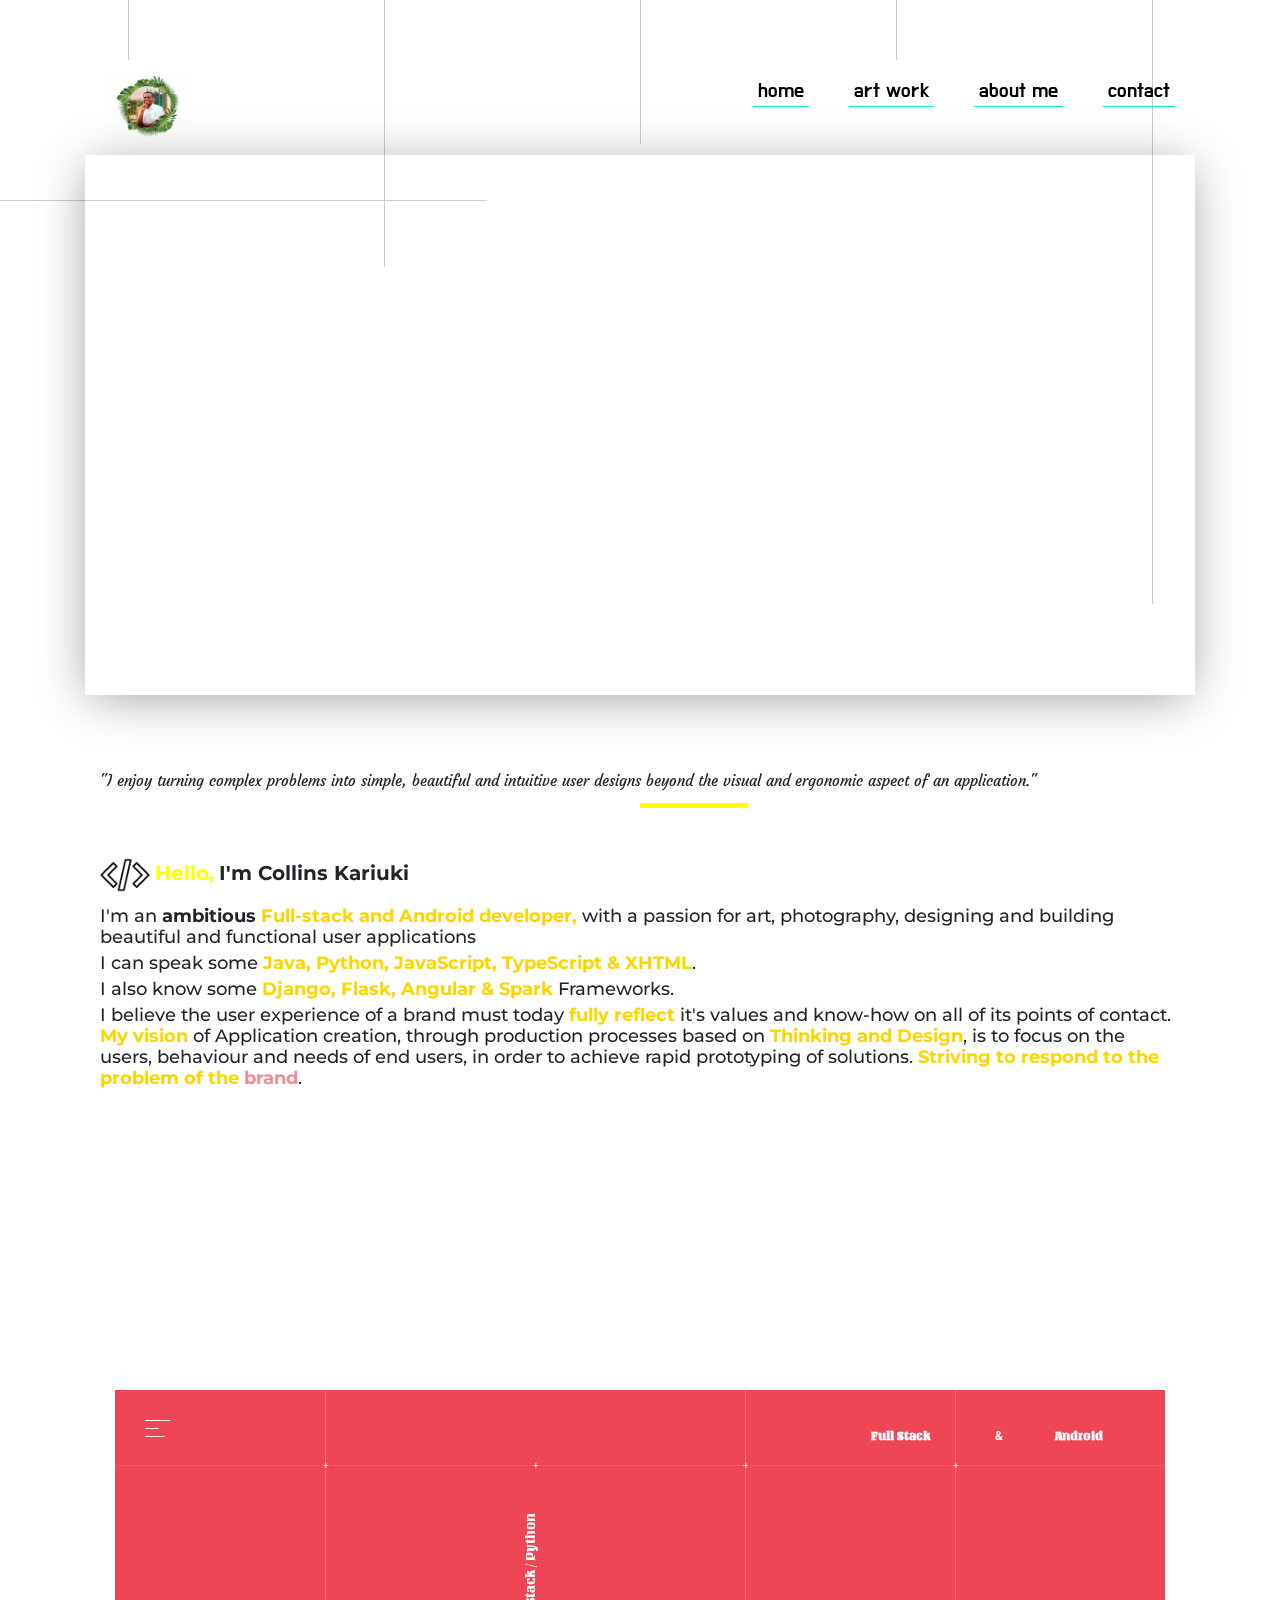
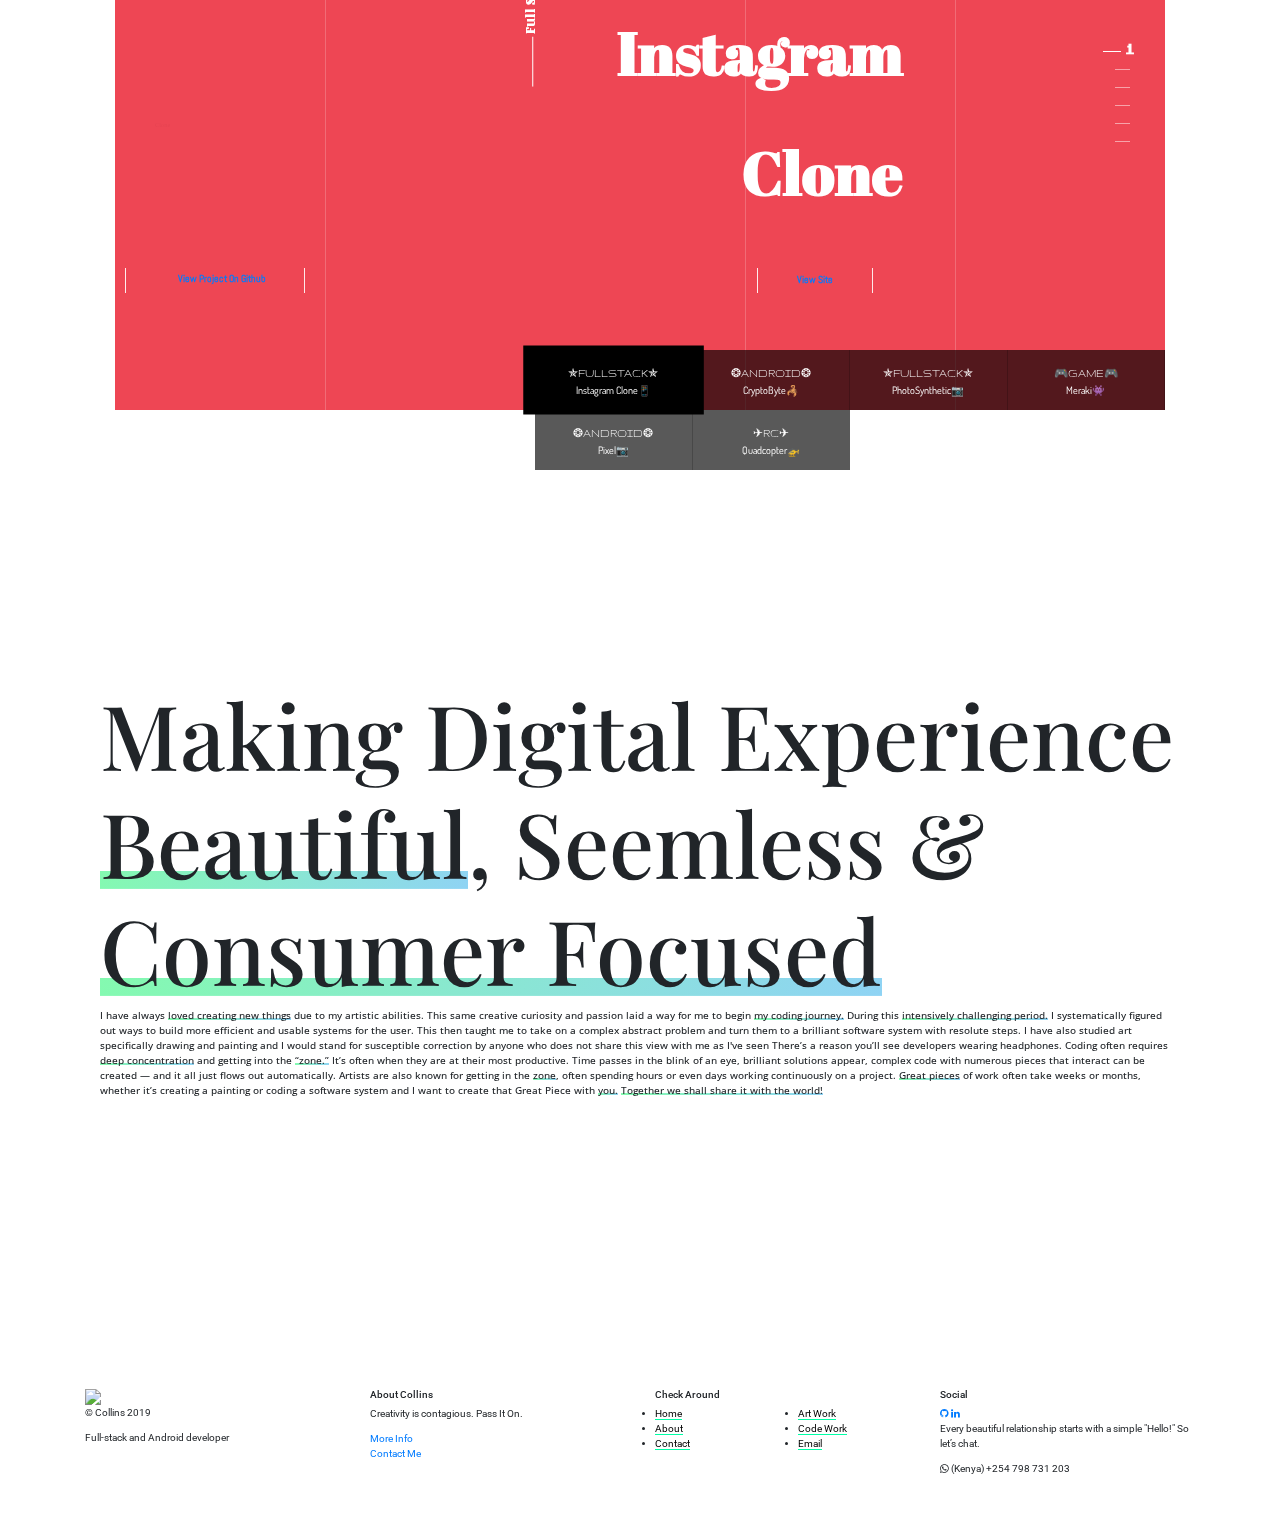
==== index.html @ 184254dd "added to js and html files" ====
<!-- /*!************************************************\


 ________   _______   ___       ___       ______     _              ____
 |  ____|  |  ___  |  | |       | |      |_   _|    | \     ||   / ____|
 | |       | |   | |  | |       | |        | |      |  \    ||  | (___
 | |       | |   | |  | |       | |        | |      ||\  \  ||   \___  \
 | |____   | |___| |  | |____   | |____    | |      ||  \  \||   ____) /
 |______|  |_______|  |______|  |______| |_____|    ||    \_ |  \_____/


   Conception/Is being Used by zecollo https://github.com/zecollokaris
                    collo

  
\*************************************************/

/*************************************************\
                     
\*************************************************/

/* ################################################################################################################# */ -->


<!DOCTYPE html>
<html lang="en">

<head>
    <meta charset="UTF-8">
    <meta name="viewport" content="width=device-width, initial-scale=1.0">
    <meta http-equiv="X-UA-Compatible" content="ie=edge">
    <title>Collins Kariuki</title>
    <meta name="Collins" content="Portfolio" />

    <!-- STYLE SHEET -->

    <!-- CSS -->
    <link rel="stylesheet" href="css/styles.css">
    <!-- Line CSS -->
    <link rel="stylesheet" type="text/css" href="css/lines.css" />
    <link rel="stylesheet" type="text/css" href="css/decolines.css" />

    <link rel="stylesheet" href="https://cdn.jsdelivr.net/npm/slick-carousel@1.8.1/slick/slick.css">

    <!-- BOOTSTRAP -->
    <!-- Latest compiled and minified CSS -->
    <link rel="stylesheet" href="https://maxcdn.bootstrapcdn.com/bootstrap/3.3.7/css/bootstrap.min.css" integrity="sha384-BVYiiSIFeK1dGmJRAkycuHAHRg32OmUcww7on3RYdg4Va+PmSTsz/K68vbdEjh4u"
        crossorigin="anonymous">
    <!-- Bootstrap 4 minified CSS-->
    <link rel="stylesheet" href="https://maxcdn.bootstrapcdn.com/bootstrap/4.1.3/css/bootstrap.min.css">


    <!-- JQEURY -->
    <script src="https://code.jquery.com/jquery-3.3.1.min.js" integrity="sha256-FgpCb/KJQlLNfOu91ta32o/NMZxltwRo8QtmkMRdAu8="
        crossorigin="anonymous"></script>
        

    <!-- FONT AWESOME -->
    <link href="https://stackpath.bootstrapcdn.com/font-awesome/4.7.0/css/font-awesome.min.css" rel="stylesheet" integrity="sha384-wvfXpqpZZVQGK6TAh5PVlGOfQNHSoD2xbE+QkPxCAFlNEevoEH3Sl0sibVcOQVnN"
        crossorigin="anonymous">

    <!-- GOOGLE FONTS -->
    <link href="https://fonts.googleapis.com/css?family=Do+Hyeon|Russo+One" rel="stylesheet">
    <link href="https://fonts.googleapis.com/css?family=Wendy+One" rel="stylesheet">
    <link href="https://fonts.googleapis.com/css?family=Montserrat|Wendy+One" rel="stylesheet">
    <link href="https://fonts.googleapis.com/css?family=Abril+Fatface" rel="stylesheet">
    <link href="https://fonts.googleapis.com/css?family=Courgette|Poiret+One|Sacramento" rel="stylesheet">

    <link href="https://fonts.googleapis.com/css?family=Do+Hyeon|Russo+One" rel="stylesheet">
    <link href="https://fonts.googleapis.com/css?family=Wendy+One" rel="stylesheet">
    <link href="https://fonts.googleapis.com/css?family=Montserrat|Wendy+One" rel="stylesheet">
    <link href="https://fonts.googleapis.com/css?family=Abril+Fatface" rel="stylesheet">
    <link href="https://fonts.googleapis.com/css?family=Courgette|Poiret+One|Sacramento" rel="stylesheet">
    <link href="https://fonts.googleapis.com/css?family=Gruppo" rel="stylesheet">
    <link href="https://fonts.googleapis.com/css?family=Dosis" rel="stylesheet">
    <link href="https://fonts.googleapis.com/css?family=Abril+Fatface" rel="stylesheet">
    <link href="https://fonts.googleapis.com/css?family=Abel" rel="stylesheet">
    <link href="https://fonts.googleapis.com/css?family=Unlock" rel="stylesheet">
    <link href="https://fonts.googleapis.com/css?family=Monoton" rel="stylesheet">
    <link href="https://fonts.googleapis.com/css?family=Josefin+Slab|Press+Start+2P" rel="stylesheet">
    <link href="https://fonts.googleapis.com/css?family=Open+Sans|Playfair+Display:700" rel="stylesheet">
    <link href="https://fonts.googleapis.com/css?family=Playfair+Display:400,700,900" rel="stylesheet">
    <link href="https://fonts.googleapis.com/css?family=Josefin+Sans" rel="stylesheet">
    <link href="https://fonts.googleapis.com/css?family=Roboto:100,300,400,500,700" rel="stylesheet">


    <script src="https://cdnjs.cloudflare.com/ajax/libs/babel-polyfill/6.26.0/polyfill.min.js"></script>
    <script src="https://npmcdn.com/imagesloaded@4.1/imagesloaded.pkgd.js"></script>
    <script src="http://cdnjs.cloudflare.com/ajax/libs/gsap/1.18.0/TweenMax.min.js"></script>
    

    <title>Collins Kariuki</title>
    <meta name="Collins" content="Portfolio" />
</head>

<body class="animate-bottom">
        <div class="loader">
			<div class="spinner">
				<i></i>
				<i></i>
				<i></i>
				<i></i>
				<i></i>
				<i></i>
				<i></i>
			</div>
		</div>


    <div class="fullpage">
        <div class="section">

            <div class="container">






                <!-- PAGE CONTENT -->
                <div id="content" class="animate-bottom">


                    <!-- NAV-BAR -->
                    <div class="navigator">

                        <nav>
                            <div class="logo-section">
                                <a class="logo">
                                    <img class="logoimg" src="images/collins-logo.JPG" alt="navbar logo image">
                                </a>
                                <button class="hb-button">
                                    <i class="fa fa-bars"></i>
                                </button>
                                <!--<img src="" alt="navbar logo image">-->
                            </div>

                            <div style=" font-family: 'Do Hyeon', sans-serif;" !important class="list">
                                <ul>
                                    <li>
                                        <a href="/contact.html">contact</a>
                                    </li>
                                    <li>
                                        <a href="/about.html">about me</a>
                                    </li>
                                    <li>
                                        <a href="/artwork.html">art work</a>
                                    </li>
                                    <li>
                                        <a href="/">home</a>
                                    </li>
                                </ul>

                            </div>

                        </nav>

                    </div>
                    <!-- COLLAPSE  NAV-BAR -->



                    <!-- IMAGE SLIDER -->
                    <div class="onebox"></div>
                    <div class="oneslider">
                        <div class="oneslide s1 activeone"></div>
                        <div class="oneslide s2"></div>
                        <div class="oneslide s3"></div>
                        <div class="oneslide s4"></div>
                        <div class="oneslide s5"></div>
                        <div class="oneslide s6"></div>
                    </div>
                    <!-- COLLAPSE IMAGE SLIDER -->

                    <!-- BODY CONTENT WITH INFORMATION -->

                    <div class="container">

                        <div class="home-intro">

                            <!-- SELF STATEMENT-->
                            <div style="font-family: 'Courgette', cursive;" id="quotetxt">
                                <p>"I enjoy turning complex problems into simple, beautiful and intuitive user designs
                                    beyond the
                                    visual and ergonomic aspect of an application."</p>
                                <hr id="quoteline" width="10%" style="margin-left: 50%;">
                            </div>
                        </div>
                        <div id="quoted">
                            <!-- COLLAPSE SELF STATEMENT -->

                            <div class="home-header">

                            </div>
                            <div class="intro-description">
                                <p>
                                    <h2 id="hello-txt" class="pull-left" style="font-family: 'Montserrat', sans-serif;">
                                        <img style="widows: 50px;height: 50px;" src="images/tag.png" alt="">
                                        <strong style="color: yellow;">Hello,</strong>
                                        <strong> I'm Collins Kariuki</strong>
                                    </h2>
                                </p>
                                <p>
                                    <h3 id="about-txt-intro" style="font-family: 'Montserrat', sans-serif;" class="pull-left">I'm
                                        an <strong>ambitious</strong>
                                        <strong style="color: rgb(255, 213, 0);">Full-stack and Android developer,</strong>
                                        with a passion for art, photography, designing and building
                                        beautiful and functional user applications</h3>

                                    <h3 id="about-txt-intro" style="font-family: 'Montserrat', sans-serif;" class="pull-left">I can speak some
                                        <strong style="color: rgb(255, 213, 0);">Java, Python, JavaScript, TypeScript & XHTML</strong>.</h3>

                                    <h3 id="about-txt-intro" style="font-family: 'Montserrat', sans-serif;" class="pull-left">I also know some
                                        <strong style="color: rgb(255, 213, 0);">Django, Flask, Angular & Spark </strong> Frameworks.</h3>

                                    <h3 id="about-txt-intro" style="font-family: 'Montserrat', sans-serif;" class="pull-left">I
                                        believe the user experience of a brand must today <strong style="color: rgb(255, 213, 0);">fully
                                            reflect</strong> it's values and know-how on all of its points of contact.
                                        <strong style="color: rgb(255, 213, 0);">My vision</strong> of Application
                                        creation, through production processes based on <strong style="color: rgb(255, 213, 0);">Thinking
                                            and Design</strong>, is to focus on the users, behaviour and needs of end
                                        users, in order to achieve rapid prototyping of solutions. <strong style="color: rgb(255, 213, 0);">Striving
                                            to respond to the problem of the</strong> <strong style="color: #ee4654a0;">brand</strong>.</h3>
                                </p>

                            </div>
                        </div>


                                                        

                                <!-- PROJECTS SECTION WHERE PROJECTS SLIDE THROUGH! -->
                                <div class="section">

                                    <div class="projectslider">
                                
                                
                                        <div class="container">
                                
                                

                                            <div class="slider-content">
                                                <div class="header-wrapper">
                                                    <div class="header">
                                                        <div class="menu-wrapper">
                                                            <div class="menu-hamburger"></div>
                                                        </div>
                                                        <div class="nav-wrapper">
                                                            <nav>
                                                                <ul>
                                                                    <li style="font-family: 'Unlock', cursive;">Full Stack</li>
                                                                    <li>&</li>
                                                                    <li style="font-family: 'Unlock', cursive;">Android</li>
                                                                </ul>
                                                            </nav>
                                                        </div>
                                
                                                    </div>
                                                </div>
                                
                                                <div class="slider-wrapper">
                                                    <div class="slider-container">
                                                        <div class="control-nav">
                                                            <!-- Number section that counts at the right through the projects -->
                                                            <ul>
                                                                <li class="active">
                                                                    <span class="line"></span>
                                                                    <span style="font-family: 'Press Start 2P', cursive; font-weight: bold;" class="number">1 </span>
                                                                </li>
                                                                <li>
                                                                    <span class="line"></span>
                                                                    <span style="font-family: 'Press Start 2P', cursive; font-weight: bold;" class="number">2</span>
                                                                </li>
                                                                <li>
                                                                    <span class="line"></span>
                                                                    <span style="font-family: 'Press Start 2P', cursive; font-weight: bold;" class="number">3</span>
                                                                </li>
                                                                <li>
                                                                    <span class="line"></span>
                                                                    <span style="font-family: 'Press Start 2P', cursive; font-weight: bold;" class="number">4</span>
                                                                </li>
                                                                <li>
                                                                    <span class="line"></span>
                                                                    <span style="font-family: 'Press Start 2P', cursive; font-weight: bold;" class="number">5</span>
                                                                </li>
                                                                <li>
                                                                    <span class="line"></span>
                                                                    <span style="font-family: 'Press Start 2P', cursive; font-weight: bold;" class="number">6</span>
                                                                </li>
                                                            </ul>
                                                        </div>
                                                        <div class="lines-wrapper">
                                                            <div class="croses">
                                
                                                                <span>+</span>
                                                                <span>+</span>
                                                                <span>+</span>
                                                                <span>+</span>
                                                            </div>
                                                            <!-- Horizontal and vertical thin lines -->
                                                            <span class="vertical"></span>
                                                            <span class="horizontal"></span>
                                                            <span class="horizontal"></span>
                                                            <span class="horizontal"></span>
                                                        </div>
                                                        <div class="image-mask">
                                                            <!-- main image under background-->
                                                            <img class="" src="images/codeworkslider/social.png" alt="square around projects" />
                                                        </div>
                                                        <!-- another main image under background-->
                                                        <div class="slide active red" data-order="1" data-color="#EE4654" data-img="images/codeworkslider/social.png">
                                
                                                            <div class="fake-bg red"></div>
                                                            <!-- This is the square around the background -->
                                                            <canvas class="canvas" data-image="images/codeworkslider/instalogolarge.jpg"></canvas>
                                                            <div class="slide-content ">
                                                                <div class="image-caption">
                                                                    <span class="line"></span>
                                                                    <!-- Line with text! -->
                                                                    <span style="font-family: 'Unlock', cursive;">Full Stack / Python</span>
                                
                                                                </div>
                                                                <div class="title-background">
                                                                    <span class="mask-wrap">
                                                                        <!-- BackGround Text -->
                                                                        <span class="mask">Insta</span>
                                                                    </span>
                                                                    <span class="mask-wrap">
                                                                        <span class="mask">Clone</span>
                                                                    </span>
                                                                </div>
                                
                                                                <div style=" z-index: 999999;" class="title-wrapper">
                                                                    <h1>
                                                                        <span class="mask-wrap">
                                
                                                                            <!-- Main text presented -->
                                                                            <span class="mask">Instagram</span>
                                                                        </span>
                                                                        <span class="mask-wrap">
                                                                            <span class="mask">Clone</span>
                                                                        </span>
                                                                    </h1>
                                                                    <!-- Button -->
                                                                    <span style="font-family: 'Abel', sans-serif; font-weight: bold;" class="gallery"><a href="https://collogram.herokuapp.com/" target="_blank">View Site</a></span>
                                                                </div>
                                
                                                            </div>
                                                            <div class="social-icons">
                                                                <!-- Open Links Section that can be used to fit in accounts At the bottom Rightof slider -->
                                                                <ul>
                                                                    <li>
                                                                        <p style="margin: 5%; text-align: center; font-weight: bold; font-family: 'Abel', sans-serif;" ><a href="https://github.com/zecollokaris/Instagram-django" target="_blank">View Project On Github</a></p>
                                                                    </li>
                                                                </ul>
                                
                                                                <!--Collapse!! Open Links Section that can be used to fit in accounts At the bottom Rightof slider -->
                                                            </div>
                                                        </div>
                                
                                                        <!-- Image With Main background set at CSS -->
                                                        <div class="slide yellow" data-order="2" data-color="#EE4654" data-img="images/codeworkslider/cryptobyte.png">
                                                            <div class="fake-bg yellow"></div>
                                                            <!-- This is the square around the background -->
                                                            <canvas class="canvas" data-image="images/codeworkslider/goldyellow.jpeg"></canvas>
                                                            <div class="slide-content ">
                                
                                                                <div class="image-caption">
                                                                    <span class="line"></span>
                                                                    <!-- Line with text! -->
                                                                    <span style="font-family: 'Unlock', cursive;">Android / Java</span>
                                
                                                                </div>
                                
                                                                <div class="title-background">
                                                                    <span class="mask-wrap">
                                                                        <!-- BackGround Text -->
                                                                        <span class="mask">Crypto</span>
                                                                    </span>
                                                                    <span class="mask-wrap">
                                                                        <span class="mask">Android</span>
                                                                    </span>
                                                                </div>
                                
                                                                <div class="title-wrapper">
                                                                    <h1>
                                                                        <span class="mask-wrap">
                                                                            <!-- Main text presented -->
                                                                            <span class="mask">CryptoByte</span>
                                                                        </span>
                                                                        <span class="mask-wrap">
                                                                            <span class="mask">Android</span>
                                                                        </span>
                                                                    </h1>
                                                                    <!-- Button -->
                                                                    <span style="font-family: 'Abel', sans-serif; font-weight: bold;" class="gallery"><a href="https://user-images.githubusercontent.com/36197725/49332791-9a8b0f80-f5c4-11e8-86b5-fa2171734d7b.gif" target="_blank">View Demo</a></span>
                                                                </div>
                                
                                                            </div>
                                
                                                            <div class="social-icons">
                                                                <!-- Open Links Section that can be used to fit in accounts At the bottom Rightof slider -->
                                                                <ul>
                                                                    <li>
                                                                        <p style="margin: 5%; text-align: center; font-weight: bold; font-family: 'Abel', sans-serif;" ><a href="https://github.com/zecollokaris/CryptoByte-Blockchain-Android" target="_blank">View Project On Github</a></p>
                                                                    </li>
                                                                </ul>
                                
                                                                <!--Collapse!! Open Links Section that can be used to fit in accounts At the bottom Rightof slider -->
                                                            </div>
                                
                                                        </div>
                                
                                                        <!-- Image With Main background set at CSS -->
                                                        <div class="slide green" data-order="3" data-color="#7ffe8e" data-img="images/codeworkslider/photosynthetic.png">
                                                            <div class="fake-bg green"></div>
                                                            <!-- This is the square around the background -->
                                                            <canvas class="canvas" data-image="images/codeworkslider/greenyellow.jpg"></canvas>
                                                            <div class="slide-content ">
                                
                                                                <div class="image-caption">
                                                                    <span class="line"></span>
                                                                    <!-- Line with text! -->
                                                                    <span style="font-family: 'Unlock', cursive;">Full Stack / Python</span>
                                
                                                                </div>
                                
                                                                <div class="title-background">
                                                                    <span class="mask-wrap">
                                                                        <!-- BackGround Text -->
                                                                        <span class="mask">PhotoSy</span>
                                                                    </span>
                                                                    <span class="mask-wrap">
                                                                        <span class="mask">Django</span>
                                                                    </span>
                                                                </div>
                                
                                                                <div class="title-wrapper">
                                                                    <h1>
                                                                        <span class="mask-wrap">
                                                                            <!-- Main text presented -->
                                                                            <span class="mask">Photosynthetic</span>
                                                                        </span>
                                                                        <span class="mask-wrap">
                                                                            <span class="mask">Django</span>
                                                                        </span>
                                                                    </h1>
                                                                    <!-- Button -->
                                                                    <span style="font-family: 'Abel', sans-serif; font-weight: bold;" class="gallery"><a href="https://photosynthetic.herokuapp.com/" target="_blank">View Site</a></span>
                                                                </div>
                                
                                                            </div>
                                
                                                            <div class="social-icons">
                                                                <!-- Open Links Section that can be used to fit in accounts At the bottom Rightof slider -->
                                                                <ul>
                                                                    <li>
                                                                        <p style="margin: 5%; text-align: center; font-weight: bold; font-family: 'Abel', sans-serif;"><a href="https://github.com/zecollokaris/Photo-Synthetic-django" target="_blank">View Project On Github</a></p>
                                                                    </li>
                                                                </ul>
                                
                                                                <!--Collapse!! Open Links Section that can be used to fit in accounts At the bottom Rightof slider -->
                                                            </div>
                                
                                
                                                        </div>
                                
                                                        <!-- Image With Main background set at CSS -->
                                                        <div class="slide purple" data-order="4" data-color="#bcbcbc" data-img="images/codeworkslider/game.png">
                                                            <div class="fake-bg purple"></div>
                                                            <!-- This is the square around the background -->
                                                            <canvas class="canvas" data-image="images/codeworkslider/aurola2.jpg"></canvas>
                                                            <div class="slide-content ">
                                
                                                                <div class="image-caption">
                                                                    <span class="line"></span>
                                                                    <!-- Line with text! -->
                                                                    <span style="font-family: 'Unlock', cursive;">Unity-Game-Engine / C#
                                                                    </span>
                                
                                                                </div>
                                
                                                                <div class="title-background">
                                                                    <span class="mask-wrap">
                                                                        <!-- BackGround Text -->
                                                                        <span class="mask">Game</span>
                                                                    </span>
                                                                    <span class="mask-wrap">
                                                                        <span class="mask">Meraki</span>
                                                                    </span>
                                                                </div>
                                
                                                                <div class="title-wrapper">
                                                                    <h1>
                                                                        <span class="mask-wrap">
                                                                            <!-- Main text presented -->
                                                                            <span class="mask">Game</span>
                                                                        </span>
                                                                        <span class="mask-wrap">
                                                                            <span class="mask">Meraki</span>
                                                                        </span>
                                                                    </h1>
                                                                    <!-- Button -->
                                                                    <span style="font-family: 'Abel', sans-serif; font-weight: bold;" class="gallery"><a href="https://github.com/zecollokaris/Meraki" target="_blank">View Project On Github</a></span>
                                                                </div>
                                
                                                            </div>
                                
                                
                                                        </div>
                                
                                                        <!-- Image With Main background set at CSS -->
                                                        <div class="slide blue" data-order="5" data-color="#EE4654" data-img="images/codeworkslider/fujipic.png">
                                                            <div class="fake-bg blue"></div>
                                                            <!-- This is the square around the background -->
                                                            <canvas class="canvas" data-image="images/codeworkslider/aurola.jpg"></canvas>
                                                            <div class="slide-content ">
                                
                                                                <div class="image-caption">
                                                                    <span class="line"></span>
                                                                    <!-- Line with text! -->
                                                                    <span style="font-family: 'Unlock', cursive;">Android / Java</span>
                                
                                                                </div>
                                
                                                                <div class="title-background">
                                                                    <span class="mask-wrap">
                                                                        <!-- BackGround Text -->
                                                                        <span class="mask">Pixel</span>
                                                                    </span>
                                                                    <span class="mask-wrap">
                                                                        <span class="mask">Android</span>
                                                                    </span>
                                                                </div>
                                
                                                                <div class="title-wrapper">
                                                                    <h1>
                                                                        <span class="mask-wrap">
                                                                            <!-- Main text presented -->
                                                                            <span class="mask">Pixel</span>
                                                                        </span>
                                                                        <span class="mask-wrap">
                                                                            <span class="mask">Android</span>
                                                                        </span>
                                                                    </h1>
                                                                    <!-- Button -->
                                                                    <span style="font-family: 'Abel', sans-serif; font-weight: bold;" class="gallery"><a href="https://user-images.githubusercontent.com/36197725/49420775-27d58c00-f79e-11e8-8ee3-70b4212dd0e6.gif" target="_blank">View Demo</a></span>
                                                                </div>
                                
                                                            </div>
                                
                                
                                                            <div class="social-icons">
                                                                <!-- Open Links Section that can be used to fit in accounts At the bottom Rightof slider -->
                                                                <ul>
                                                                    <li>
                                                                        <p style="margin: 5%; text-align: center; font-weight: bold; font-family: 'Abel', sans-serif;"><a href="https://github.com/zecollokaris/Pixel-Android" target="_blank">View Project On Github</a></p>
                                                                    </li>
                                                                </ul>
                                
                                                                <!--Collapse!! Open Links Section that can be used to fit in accounts At the bottom Rightof slider -->
                                                            </div>
                                
                                                        </div>
                                
                                                        <!-- Image With Main background set at CSS -->
                                                        <div class="slide green" data-order="6" data-color="#7ffe8e" data-img="images/codeworkslider/photosynthetic.png">
                                                            <div class="fake-bg green"></div>
                                                            <!-- This is the square around the background -->
                                                            <canvas class="canvas" data-image="images/codeworkslider/greenyellow.jpg"></canvas>
                                                            <div class="slide-content ">
                                
                                                                <div class="image-caption">
                                                                    <span class="line"></span>
                                                                    <!-- Line with text! -->
                                                                    <span style="font-family: 'Unlock', cursive;">Arduino / Android</span>
                                
                                                                </div>
                                
                                                                <div class="title-background">
                                                                    <span class="mask-wrap">
                                                                        <!-- BackGround Text -->
                                                                        <span class="mask">RC</span>
                                                                    </span>
                                                                    <span class="mask-wrap">
                                                                        <span class="mask">Quadcopter</span>
                                                                    </span>
                                                                </div>
                                
                                                                <div class="title-wrapper">
                                                                    <h1>
                                                                        <span class="mask-wrap">
                                                                            <!-- Main text presented -->
                                                                            <span class="mask">Falcon</span>
                                                                        </span>
                                                                        <span class="mask-wrap">
                                                                            <span class="mask">Quadcopter</span>
                                                                        </span>
                                                                    </h1>
                                                                    <!-- Button -->


                                                                    <!-- Add youtube link And youtube text-->
                                                                    <span style="font-family: 'Abel', sans-serif; font-weight: bold;" class="gallery"><a href="#"target="_blank"></a></span>
                                                                </div>
                                
                                                            </div>
                                
                                                            <div class="social-icons">
                                                                <!-- Open Links Section that can be used to fit in accounts At the bottom Rightof slider -->
                                                                <ul>
                                                                    <li>
                                                                        <p style="margin: 5%; text-align: center; font-weight: bold; font-family: 'Abel', sans-serif;"><a href="https://github.com/zecollokaris/Remote-Control-Falcon-1-Quadcopter" target="_blank">View Project On Github</a></p>
                                                                    </li>
                                                                </ul>
                                
                                                                <!--Collapse!! Open Links Section that can be used to fit in accounts At the bottom Rightof slider -->
                                                            </div>
                                
                                                        </div>
                                
                                                    </div>
                                                </div>
                                
                                
                                                <div class="footer-wrapper">
                                                    <ul>
                                                        <li class="active box" data-id="1">
                                                            <div class="hover-box"></div>
                                                            <div class="box-content">
                                                                <span style="font-size: 0.9vw; font-family: 'Gruppo', cursive;">✯FULLSTACK✯</span>
                                                                <br>
                                                                <span style="font-size: 0.8vw; font-family: 'Dosis', sans-serif;">Instagram Clone📱
                                                                </span>
                                                            </div>
                                                        </li>
                                                        <li class="box" data-id="2">
                                                            <div class="hover-box"></div>
                                                            <div class="box-content">
                                                                <span style="font-size: 0.9vw; font-family: 'Gruppo', cursive;">❂ANDROID❂</span>
                                                                <br>
                                                                <span style="font-size: 0.8vw; font-family: 'Dosis', sans-serif;">CryptoByte🦂</span>
                                
                                                            </div>
                                                        </li>
                                                        <li class="box" data-id="3">
                                                            <div class="hover-box"></div>
                                                            <div class="box-content">
                                                                <span style="font-size: 0.9vw; font-family: 'Gruppo', cursive;">✯FULLSTACK✯</span>
                                                                <br>
                                                                <span style="font-size: 0.8vw; font-family: 'Dosis', sans-serif;">PhotoSynthetic📷</span>
                                                            </div>
                                                        </li>
                                                        <li class="box" data-id="4">
                                                            <div class="hover-box"></div>
                                                            <div class="box-content">
                                                                <span style="font-size: 0.9vw; font-family: 'Gruppo', cursive;">🎮GAME🎮</span>
                                                                <br>
                                                                <span style="font-size: 0.8vw; font-family: 'Dosis', sans-serif;">Meraki👾</span>
                                                            </div>
                                                        </li>
                                                        <li class="box" data-id="5">
                                                            <div class="hover-box"></div>
                                                            <div class="box-content">
                                                                <span style="font-size: 0.9vw; font-family: 'Gruppo', cursive;">❂ANDROID❂</span>
                                                                <br>
                                                                <span style="font-size: 0.8vw; font-family: 'Dosis', sans-serif;">Pixel📷</span>
                                                            </div>
                                                        </li>
                                                        <li class="box" data-id="6">
                                                            <div class="hover-box"></div>
                                                            <div class="box-content">
                                                                <span style="font-size: 0.9vw; font-family: 'Gruppo', cursive;">✈RC✈</span>
                                                                <br>
                                                                <span style="font-size: 0.8vw; font-family: 'Dosis', sans-serif;">Quadcopter🚁</span>
                                                            </div>
                                                        </li>
                                                    </ul>
                                                </div>
                                            </div>
                                
                                        </div>
                                
                                
                                    </div>
                                
                                    <!--COLLAPSE PROJECTS SECTION WHERE PROJECTS SLIDE THROUGH! -->

                                    <!-- LAST SECTION WITH ABOUT TEXT! -->

                                            <div class="cooltext">
                                            <h1 class="heading">Making Digital Experience <span class="underline--magical">Beautiful</span>, Seemless & <br> <span class="underline--magical">Consumer Focused</span> </h1>
                                            <h2 class="subheading">
                                                    I have always <span class="underline--magical">loved creating new things</span> due to my artistic abilities. This same creative curiosity and passion laid a
                                                    way for me to begin <span class="underline--magical">my coding journey.</span>
                                                    During this <span class="underline--magical">intensively challenging period.</span> I systematically figured out ways to build more efficient and usable
                                                    systems for the user. This then taught me to take on a complex abstract problem and turn them to a brilliant software
                                                    system with resolute steps.
                                                    I have also studied art specifically drawing and painting and I would stand for susceptible correction by anyone who
                                                    does not share this view with me as I've seen
                                                    There’s a reason you’ll see developers wearing headphones. Coding often requires <span class="underline--magical">deep concentration</span> and getting into
                                                    the
                                                    <span class="underline--magical">“zone.”</span> It’s often when they are at their most productive. Time passes in the blink of an eye, brilliant solutions
                                                    appear,
                                                    complex code with numerous pieces that interact can be created — and it all just flows out automatically. Artists are
                                                    also
                                                    known for getting in the <span class="underline--magical">zone</span>, often spending hours or even days working continuously on a project. <span class="underline--magical">Great pieces</span> of
                                                    work
                                                    often take weeks or months, whether it’s creating a painting or coding a software system and I want to create that
                                                    Great Piece with <span class="underline--magical">you.</span> <span class="underline--magical">Together we shall share it with the world!</span>
                                            </h2>
                                            </div>

                                    <!-- COLLAPSE LAST SECTION WITH ABOUT TEXT! -->
                                 
                    </div>

                </div>

                </div>


                <!--COLLAPSE PAGE CONTENT ABOVE FOOTER -->



                <!-- JAVA SCRIPT LINKS -->

                <script src="js/scripts.js"></script>
                <script src="js/anime.min.js"></script>
                <script src="js/imagesloaded.pkgd.min.js"></script>
                <script src="js/line.js"></script>
                <script src="js/projectslider.js"></script> 

                <script>
                    // JS FOR LINE ANIMATION ONCE PAGE IS LOADED!
                    (function () {
                            var lineMaker = new LineMaker({
                                lines: [
                                    // Timmer and Line specification!
                                    { top: 0, left: '10vw', width: 1, height: '100%', color: '#ccc', hidden: true, animation: { duration: 5500, easing: 'easeInOutSine', delay: 0, direction: 'TopBottom' } },
                                    { top: 0, left: '30vw', width: 1, height: '100%', color: '#ccc', hidden: true, animation: { duration: 2500, easing: 'easeInOutSine', delay: 0, direction: 'TopBottom' } },
                                    { top: 0, left: '50vw', width: 1, height: '100%', color: '#ccc', hidden: true, animation: { duration: 3500, easing: 'easeInOutSine', delay: 0, direction: 'TopBottom' } },
                                    { top: 0, left: '70vw', width: 1, height: '100%', color: '#ccc', hidden: true, animation: { duration: 5500, easing: 'easeInOutSine', delay: 0, direction: 'TopBottom' } },
                                    { top: 0, left: '90vw', width: 1, height: '100%', color: '#ccc', hidden: true, animation: { duration: 1500, easing: 'easeInOutSine', delay: 0, direction: 'TopBottom' } },
                                    { top: '20em', left: 0, width: '100%', height: 1, color: '#ccc', hidden: true, animation: { duration: 1500, easing: 'easeInOutExpo', delay: 200, direction: 'LeftRight' } }
                                ]
                            });

                            setTimeout(function () {
                                lineMaker.animateLinesIn();
                            }, 0);
                        })();
                </script>
            </div>


        </div>

    </div>

            <!-- FOOTER -->
            <div style="margin-top: 20%;" class="footer">
                <!-- Footer -->
                <footer class="container-fluid bg-grey py-5">
                    <div class="container">
                        <div class="row">
                            <div class="col-md-6">
                                <div class="row">
                                    <div class="col-md-6 ">
                                        <div class="logo-part">
                                            <img src="https://www.collinsdictionary.com/external/images/logo.png?version=3.1.198"
                                                class="w-50 logo-footer">
                                            <p>© Collins 2019</p>
                                            <p>Full-stack and Android developer</p>
                                        </div>
                                    </div>
                                    <div class="col-md-6 px-4">
                                        <h6> About Collins</h6>
                                        <p>Creativity is contagious. Pass It On.</p>
                                        <a href="/about.html" target="_blank" class="btn-footer"> More Info </a><br>
                                        <a href="/contact.html" target="_blank" class="btn-footer"> Contact Me</a>
                                    </div>
                                </div>
                            </div>
                            <div class="col-md-6">
                                <div class="row">
                                    <div class="col-md-6 px-4">
                                        <h6> Check Around</h6>
                                        <div class="row ">
                                            <div class="col-md-6">
                                                <ul>
                                                    <li> <a href="/index.html"> Home</a> </li>
                                                    <li> <a href="/about.html"> About</a> </li>
                                                    <li> <a href="/contact.html"> Contact</a> </li>
                                                </ul>
                                            </div>
                                            <div class="col-md-6 px-4">
                                                <ul>
                                                    <li> <a href="/artwork.html"> Art Work</a> </li>
                                                    <li> <a href="https://github.com/zecollokaris?tab=repositories" target="_blank"> Code Work</a> </li>
                                                    <li> <a href="/contact.html"> Email</a> </li>
                                                </ul>
                                            </div>
                                        </div>
                                    </div>
                                    <div class="col-md-6 ">
                                        <h6> Social</h6>
                                        <div class="social">
                                            <a href="https://github.com/zecollokaris?tab=repositories" target="_blank"><i class="fa fa-github" aria-hidden="true"></i></a>
                                            <a href="https://www.linkedin.com/in/collins-kariuki-45385916b/" target="_blank"><i class="fa fa-linkedin" aria-hidden="true"></i></a>
                                        </div>

                                        <p>Every beautiful relationship starts with a simple "Hello!" So let’s chat.</p>
                                        <p><i class="fa fa-whatsapp" aria-hidden="true"></i> (Kenya) +254 798 731 203</p>
                                    </div>
                                </div>
                            </div>
                        </div>
                    </div>
            </div>
            <!-- Footer -->
            </div>
            <!-- COLLAPSE FOOTER! -->

<!-- COLLAPSE BODY CONTENT WITH INFORMATION -->
</body>

</html>






























<!-- END!! -->

<!--  /* #################################################################################################################  ################################################################################################################# */ -->






<!-- THIS CODE IS NOT RUNNING IT HAS BEEN SAVED FOR LATER USE -->

<!-- HTML CODE -->

<!-- PROJECTS SECTION -->

<!-- <div class="projects">
    <figure class="snip0053 yellow">
        <figcaption>
            <h2>Instagram
            </h2>
        </figcaption>
        <a href="https://collogram.herokuapp.com">
            <img src="https://s3-us-west-2.amazonaws.com/s.cdpn.io/331810/sample5.jpg" alt="sample5" />
        </a>
        <div class="position">Design</div>
    </figure>
    <figure class="snip0053 blue">
        <figcaption>
            <h2>Photosynthetic
            </h2>

        </figcaption>
        <a href="https://photosynthetic.herokuapp.com/">
            <img src="https://s3-us-west-2.amazonaws.com/s.cdpn.io/331810/sample6.jpg" alt="sample6" />
        </a>
        <div class="position"> Design</div>
    </figure>
    <figure class="snip0053 red">
        <figcaption>
            <h2> Uber
            </h2>

        </figcaption>
        <a href="https://ze-uber.herokuapp.com/">
            <img src="https://s3-us-west-2.amazonaws.com/s.cdpn.io/331810/sample7.jpg" alt="sample7" />
        </a>
        <div class="position">Design</div>
    </figure>

</div>
    -->
<!-- COLLAPSE PROJECTS SECTION -->



<!-- COLLAPSE HTML CODE -->



<!-- /* ################################################################################################################# */
      /* SKILL SECTION */



figure.snip0053 {
  font-family: 'Raleway', Arial, sans-serif;
  position: relative;
  display: inline-block;
  text-align: center;
  overflow: hidden;
  margin: 10px 1%;
  min-width: 320px;
  max-width: 230px;
  width: 100%;
  background: #ffffff;
  color: #000000;
}

figure.snip0053 * {
  -webkit-box-sizing: border-box;
  box-sizing: border-box;
}

figure.snip0053 > img {
  width: 100%;
}

figure.snip0053 figcaption {
  padding: 20px 30px 20px 25%;
  position: relative;
}

figure.snip0053 figcaption h2,
figure.snip0053 figcaption p {
    margin: 0;
  text-align: right;
  padding: 10px 0;
  right: 0;
  width: 100%;
}

figure.snip0053 figcaption h2 {
  font-size: 1.3em;
  font-weight: 300;
  text-transform: uppercase;
  border-bottom: 1px solid rgba(0, 0, 0, 0.2);
}

figure.snip0053 figcaption h2 span {
  font-weight: 800;
}

figure.snip0053 figcaption p {
  font-size: 0.9em;
  opacity: 0.8;
}

figure.snip0053 figcaption .icons {
  width: 100%;
  text-align: right;
}

figure.snip0053 figcaption .icons i {
  font-size: 26px;
  padding: 5px;
  top: 50%;
  color: #000000;
}

figure.snip0053 figcaption a {
  opacity: 0.3;
  -webkit-transition: opacity 0.35s;
  transition: opacity 0.35s;
}

figure.snip0053 figcaption a:hover {
  opacity: 0.8;
}

figure.snip0053 .position {
  width: 100%;
  text-align: right;
  padding: 8px 30px 13px;
  font-size: 0.8em;
  opacity: 0.8;
  font-style: italic;
}

figure.snip0053:after {
  position: absolute;
  top: 0;
  left: -20%;
  height: 110%;
  width: 30%;
  background-color: #000000;
  content: '';
  border-right: 4px solid #666666;
  -webkit-transform: skewX(-7deg) translateX(0px);
  transform: skewX(-7deg) translateX(0px);
  -webkit-backface-visibility: hidden;
  -webkit-transition: -webkit-transform 0.35s;
  transition: -webkit-transform 0.35s, -moz-transform 0.35s, -o-transform 0.35s, transform 0.35s;
  box-shadow: 0 0 20px rgba(0, 0, 0, 0.5);
}

figure.snip0053.blue:after {
  background-color: #1b557a;
  border-right: 4px solid #2472a4;
}

figure.snip0053.red:after {
  background-color: #81261d;
  border-right: 4px solid #ab3326;
}

figure.snip0053.yellow:after {
  background-color: #a85913;
  border-right: 4px solid #d67118;
}

figure.snip0053.green:after {
  background-color: #19703e;
  border-right: 4px solid #229955;
}

figure.snip0053:hover:after,
figure.snip0053.hover:after {
  -webkit-transform: skewX(-7deg) translateX(10px);
  transform: skewX(-7deg) translateX(10px);
}




        /* COLLAPSE SKILL SECTION */
/* ################################################################################################################# */
 -->
<!-- JAVASCRIPT -->
<!-- // MOUSE SLIDER WITH MY SKILLS INFO
document.addEventListener('DOMContentLoaded', function(){
  let wrapper = document.getElementById('wrapper');
  let topLayer = wrapper.querySelector('.top');
  let handle = wrapper.querySelector('.handle');
  let skew = 0;
  let delta = 0;

  if(wrapper.className.indexOf('skewed') != -1){
    skew = 1000;
  }
  
  wrapper.addEventListener('mousemove', function(e){
    delta = (e.clientX - window.innerWidth / 2) * 0.5;
  
    handle.style.left = e.clientX + delta + 'px';

    topLayer.style.width= e.clientX + skew + delta + 'px';
  });
});


 -->



<!--COLLAPSE THIS CODE IS NOT RUNNING IT HAS BEEN SAVED FOR LATER USE -->
---- css/styles.css ----
/*!************************************************\


 ________   _______   ___       ___       ______     _              ____
 |  ____|  |  ___  |  | |       | |      |_   _|    | \     ||   / ____|
 | |       | |   | |  | |       | |        | |      |  \    ||  | (___
 | |       | |   | |  | |       | |        | |      ||\  \  ||   \___  \
 | |____   | |___| |  | |____   | |____    | |      ||  \  \||   ____) /
 |______|  |_______|  |______|  |______| |_____|    ||    \_ |  \_____/


   Conception/Design by https://github.com/zecollokaris
                   made by collo

  
\*************************************************/

/*************************************************\
                     
\*************************************************/



/* ################################################################################################################# */
        /* STYLER FOR WHOLE BODY SECTION */
/* ################################################################################################################# */


@import url(https://fonts.googleapis.com/css?family=Raleway:400,200,300,800);
@import url(https://code.ionicframework.com/ionicons/2.0.1/css/ionicons.min.css);

*{
    margin: 0;
    padding: 0;

}


body {
  background-repeat: no-repeat;
  margin: 0;
  padding: 0;
  overflow: auto;
  
}


    /* COLAPSE STYLER FOR WHOLE BODY SECTION */
/* ################################################################################################################# */
/* ################################################################################################################# */
        /* NAV BAR STYLE */
/* ################################################################################################################# */
.navigator{
    margin-top: 5%;
}
header{
    width: 100%;
    height: auto;
}

nav{
    background: transparent;
    overflow: hidden;
    width: 100%;
    z-index: 1999;
}

.logo-section{
    float: left;
    padding: 18px;
    font-family: serif;
}

.hb-button{
    float: right;
    background: white;
    color: rgb(0, 255, 166);
    border: none;
    font-size:22px;
    padding: 5px 10px;
    border-radius: 3px;
    cursor: pointer;
    display: none;
}
nav a{
    text-decoration: none;
    color: #282828;
    font-size: 20px;
    padding: 5px;
    
}

nav ul{
    overflow: hidden;
    color: #fff;
    margin: 0;
    padding: 0;
    text-align: center;
    transition: max-height: 0.5s;
    -webkit-transition: max-height: 0.5s;
    -moz-transition: max-height 0.5s;
    -ms-transition: max-height 0.5s;
    -o-transition: max-height 0.5s; 
}


nav ul li{
    float: right;
    display: inline;
    padding: 20px;
}
li > a{
    position: relative;
    color: #000;
    text-decoration: none;
    border-bottom: 1px solid rgb(0, 255, 166);
}

li > a:hover{
    color:#000;
}

li > a:before{
    content: "";
    position: absolute;
    width: 100%;
    height: 5px;
    bottom: 0;
    left: 0;
    background-color: rgb(0, 255, 166);
    visibility: onset;
    -webkit-transform: scaleX(0);
    transform: scale(0);
    -webkit-transition: all 4s easy-in-out 0s;
    transition: all 0.5s ease-in-out 0s;
}

li > a:hover::before{
    visibility: visible;
    -webkit-transform: scaleX(1);
    transform: scaleX(1);
}

/* Image on nav bar class */
.logoimg{
    height: 7vh;
}
/*Collapse Image on nav bar class */


/* COLLAPSE NAV BAR STYLE */
/* ################################################################################################################# */
/* ################################################################################################################# */
        /* LOADER LANDING PAGE */
/* ################################################################################################################# */



.center {
    position: absolute;
    top: 50%;
    left: 50%;
    transform: translate(-50%, -50%);
}

body {
    background: #fff;
}

.loader {
    background: #313134;
    display: flex;
    align-items: center;
    justify-content: center;
    margin: 0;
    bottom: 0;
    left: 0;
    overflow: hidden;
    position: fixed;
    right: 0;
    top: 0;
    min-height: 100vh;
    z-index: 999999;
}

div.spinner {
    -moz-animation: rotate 10s infinite linear;
    -webkit-animation: rotate 10s infinite linear;
    animation: rotate 10s infinite linear;
    position: relative;
    display: block;
    margin: auto;
    width: 142px;
    height: 142px;
}

div.spinner i {
    -moz-animation: rotate 3s infinite cubic-bezier(0.09, 0.6, 0.8, 0.03);
    -webkit-animation: rotate 3s infinite cubic-bezier(0.09, 0.6, 0.8, 0.03);
    animation: rotate 3s infinite cubic-bezier(0.09, 0.6, 0.8, 0.03);
    -moz-transform-origin: 50% 100% 0;
    -webkit-transform-origin: 50% 100% 0;
    transform-origin: 50% 100% 0;
    position: absolute;
    display: inline-block;
    top: 50%;
    left: 50%;
    border: solid 6px transparent;
    border-bottom: none;
}

div.spinner i:nth-child(1) {
    -moz-animation-timing-function: cubic-bezier(0.09, 0.3, 0.12, 0.03);
    -webkit-animation-timing-function: cubic-bezier(0.09, 0.3, 0.12, 0.03);
    animation-timing-function: cubic-bezier(0.09, 0.3, 0.12, 0.03);
    width: 44px;
    height: 22px;
    margin-top: -22px;
    margin-left: -22px;
    border-color: #2172b8;
    border-top-left-radius: 36px;
    border-top-right-radius: 36px;
}

div.spinner i:nth-child(2) {
    -moz-animation-timing-function: cubic-bezier(0.09, 0.6, 0.24, 0.03);
    -webkit-animation-timing-function: cubic-bezier(0.09, 0.6, 0.24, 0.03);
    animation-timing-function: cubic-bezier(0.09, 0.6, 0.24, 0.03);
    width: 58px;
    height: 29px;
    margin-top: -29px;
    margin-left: -29px;
    border-color: #18a39b;
    border-top-left-radius: 42px;
    border-top-right-radius: 42px;
}

div.spinner i:nth-child(3) {
    -moz-animation-timing-function: cubic-bezier(0.09, 0.9, 0.36, 0.03);
    -webkit-animation-timing-function: cubic-bezier(0.09, 0.9, 0.36, 0.03);
    animation-timing-function: cubic-bezier(0.09, 0.9, 0.36, 0.03);
    width: 72px;
    height: 36px;
    margin-top: -36px;
    margin-left: -36px;
    border-color: #82c545;
    border-top-left-radius: 48px;
    border-top-right-radius: 48px;
}

div.spinner i:nth-child(4) {
    -moz-animation-timing-function: cubic-bezier(0.09, 1.2, 0.48, 0.03);
    -webkit-animation-timing-function: cubic-bezier(0.09, 1.2, 0.48, 0.03);
    animation-timing-function: cubic-bezier(0.09, 1.2, 0.48, 0.03);
    width: 86px;
    height: 43px;
    margin-top: -43px;
    margin-left: -43px;
    border-color: #f8b739;
    border-top-left-radius: 54px;
    border-top-right-radius: 54px;
}

div.spinner i:nth-child(5) {
    -moz-animation-timing-function: cubic-bezier(0.09, 1.5, 0.6, 0.03);
    -webkit-animation-timing-function: cubic-bezier(0.09, 1.5, 0.6, 0.03);
    animation-timing-function: cubic-bezier(0.09, 1.5, 0.6, 0.03);
    width: 100px;
    height: 50px;
    margin-top: -50px;
    margin-left: -50px;
    border-color: #f06045;
    border-top-left-radius: 60px;
    border-top-right-radius: 60px;
}

div.spinner i:nth-child(6) {
    -moz-animation-timing-function: cubic-bezier(0.09, 1.8, 0.72, 0.03);
    -webkit-animation-timing-function: cubic-bezier(0.09, 1.8, 0.72, 0.03);
    animation-timing-function: cubic-bezier(0.09, 1.8, 0.72, 0.03);
    width: 114px;
    height: 57px;
    margin-top: -57px;
    margin-left: -57px;
    border-color: #ed2861;
    border-top-left-radius: 66px;
    border-top-right-radius: 66px;
}

div.spinner i:nth-child(7) {
    -moz-animation-timing-function: cubic-bezier(0.09, 2.1, 0.84, 0.03);
    -webkit-animation-timing-function: cubic-bezier(0.09, 2.1, 0.84, 0.03);
    animation-timing-function: cubic-bezier(0.09, 2.1, 0.84, 0.03);
    width: 128px;
    height: 64px;
    margin-top: -64px;
    margin-left: -64px;
    border-color: #c12680;
    border-top-left-radius: 72px;
    border-top-right-radius: 72px;
}

div.spinner i:nth-child(8) {
    -moz-animation-timing-function: cubic-bezier(0.09, 2.4, 0.96, 0.03);
    -webkit-animation-timing-function: cubic-bezier(0.09, 2.4, 0.96, 0.03);
    animation-timing-function: cubic-bezier(0.09, 2.4, 0.96, 0.03);
    width: 142px;
    height: 71px;
    margin-top: -71px;
    margin-left: -71px;
    border-color: #5d3191;
    border-top-left-radius: 78px;
    border-top-right-radius: 78px;
}

@-moz-keyframes rotate {
    to {
        -moz-transform: rotate(360deg);
        transform: rotate(360deg);
    }
}

@-webkit-keyframes rotate {
    to {
        -webkit-transform: rotate(360deg);
        transform: rotate(360deg);
    }
}

@keyframes rotate {
    to {
        -moz-transform: rotate(360deg);
        -ms-transform: rotate(360deg);
        -webkit-transform: rotate(360deg);
        transform: rotate(360deg);
    }
}



        /*COLLAPSE LOADER LANDING PAGE */
/* ################################################################################################################# */
/* ################################################################################################################# */
        /*  IMAGE SLIDER AT THE TOP */
/* ################################################################################################################# */


.oneslider{
    position: relative;
    width: 100%;
    height: 71vh;
    box-shadow: -1px 6px 48px -6px rgba(0, 0, 0, 0.407);
    margin: auto;
    overflow: hidden;
}

.oneslide{
    width: 100%;
    height: 100%;
    position: absolute;
    transform: translate(-100%,0%);
}

.activeone{
    transform: translate(0,0);
}

.activeone ~ .oneslide{
    transform: translate(100%,0);
    
}

/* SLIDER IMAGES */
.s1{
    background: url('../images/slide1.JPG');
    background-size: 100% 100%;
}

.s2{
    background: url('../images/slide2.JPG');
    background-size: 100% 100%;
}

.s3{
    background: url('../images/slide3.JPG');
    background-size: 100% 100%;
}

.s4{
    background: url('../images/slide4.jpg');
    background-size: 100% 100%;
}

.s5{
    background: url('../images/slide5.JPG');
    background-size: 100% 100%;
}

.s6{
    background: url('../images/slide6.jpg');
    background-size: 100% 100%;
}

.onebox{
    height: 73vh;
    width: 100%;
    background: url('../images/boxflwpatt.jpg');
    background-size: 100% 100%;
    background-repeat: no-repeat;
    position: absolute;
    z-index: 999;
    -webkit-clip-path:polygon(0% 100%, 100% 100%,100% 80%,93% 85%,8% 95%, 15% 6%,89% 22%,93% 85%,100% 80%,100% 0%,0% 0%,0% 100%);
    transition: all 1s;
    background-attachment: fixed;
}

        /* COLLAPSE SLIDER IMAGES */
/* ################################################################################################################# */
/* ################################################################################################################# */
        /* HOME CONTENT SECTION */
/* ################################################################################################################# */

/* HOME INTRO SECTION */

#home-intro{
    display: block;
    height: 1px;
    border: 0;
    border-bottom: 5px solid yellow;
    margin: 1em 0;
    width: 100px;
}

#quotetxt{
    margin-top:7%;
    font-family: 'Courgette', cursive;
    font-size: 15px;
}

#quoteline{
  display: block;
  height: 1px;
  border: 0;
  border-top: 5px solid yellow;
}

.intro-description{
    padding-top: 2%;
}

#tag-image{
    height: 14%;
    width: 14%;
}

/* COLLAPSE HOME INTRO SECTION */

/* ################################################################################################################# */
/* ################################################################################################################# */
    /* ABOUT PAGE */
/* ################################################################################################################# */

.about-me{
  margin-top: 1%;
}

.column1 {
  float: left;
  width: 45%;
  text-align: center;
  
  margin-left: 3%;
}

.column2 {
  float: right;
  width: 45%;
  text-align: center;
  margin-right: 3%
}

#aboutline {
  display: block;
  height: 1px;
  border: 0;
  border-top: 9px solid yellow;
  margin: 1em 0;
  padding: 0;
}

.aboutima{
  height: 500;
  width: 500;
  margin-top: 1%;
}
/* Image is not seen in large screens */
 .about-intro-image{
   display: none;
 }

/* COLLAPSE ABOUT PAGE */

/* ################################################################################################################# */
/* ################################################################################################################# */
    /* PROJECT SLIDER  */
/* ################################################################################################################# */

.header-wrapper {
    position: absolute;
    top: 0;
    left: 0;
    width: 100%;
    padding: 2rem 3rem 2rem;
    z-index: 999;
}

.header-wrapper .header {
    position: relative;
    display: block;
    width: 100%;
    height: 6rem;
}

.header-wrapper .menu-wrapper {
    position: relative;
    float: left;
    display: block;
    cursor: pointer;
    width: 2.5rem;
    height: 3rem;
    right: 0;
    margin: 0;
    text-align: left;
}

.header-wrapper .menu-wrapper:after {
    content: "";
    display: table;
    clear: both;
}

.header-wrapper .menu-hamburger {
    position: relative;
    width: 1.4rem;
    display: inline-block;
    vertical-align: middle;
    background: white;
    height: 1px;
    cursor: pointer;
    right: 0;
    top: 1rem;
}

.header-wrapper .menu-hamburger::before {
    content: "";
    width: 2.5rem;
    height: 1px;
    background: white;
    position: absolute;
    top: -0.8rem;
    left: 0;
}

.header-wrapper .menu-hamburger::after {
    content: "";
    width: 2rem;
    height: 1px;
    background: white;
    position: absolute;
    top: 0.8rem;
    left: 0;
}

.header-wrapper .nav-wrapper {
    position: relative;
    float: right;
}


.header-wrapper nav {
    display: block;
    font-size: 1.2rem;
    font-weight: bold;
    line-height: 1;
    font-weight: 700;
    color: white;
}

.header-wrapper nav ul {
    padding: 0;
    display: block;
    list-style: none;
}

.header-wrapper nav ul:after {
    content: "";
    display: table;
    clear: both;
}

.header-wrapper nav li {
    float: left;
    margin: 0 1.2rem;
}

.header-wrapper nav li:last-child {
    margin-left: 0;
}

.lines-wrapper {
    position: absolute;
    width: 100%;
    height: 100%;
    top: 0;
    left: 0;
    z-index: 999;
    pointer-events: none;
}

.lines-wrapper span.vertical {
    position: absolute;
    height: 1px;
    width: 100%;
    background: white;
    top: 12%;
    left: 0;
    z-index: 1;
    opacity: 0.1;
}

.lines-wrapper .croses span {
    color: white;
    font-size: 1rem;
    position: absolute;
    top: 11%;
    left: calc(20% - 2px);
}

.lines-wrapper .croses span:nth-child(2) {
    left: calc(40% - 2px);
}

.lines-wrapper .croses span:nth-child(3) {
    left: calc(60% - 2px);
}

.lines-wrapper .croses span:nth-child(4) {
    left: calc(80% - 2px);
}

.lines-wrapper span.horizontal {
    position: absolute;
    width: 1px;
    height: 100%;
    background: white;
    z-index: 1;
    left: 20%;
    opacity: 0.2;
}

.lines-wrapper span.horizontal:nth-child(2) {
    left: 40%;
}

.lines-wrapper span.horizontal:nth-child(3) {
    left: 60%;
}

.lines-wrapper span.horizontal:nth-child(4) {
    left: 80%;
}

/* CONTAINER FOR PROJECT SECTION! */
.slider-content {
    position: relative;
    max-width: 112rem;
    min-width: 480px;
    background: #fff;
    margin: 0 auto;
    margin-top: 50%;
}

/* BACKGROUND WITH COLOR HEIGHT SETTER */
.slider-content .slider-container {
    position: relative;
    height: 62rem;
}

.slider-content .slide-content {
    position: absolute;
    width: 100%;
    height: 100%;
}

.slider-content .slide {
    position: absolute;
    width: 100%;
    height: 100%;
    background-blend-mode: multiply;
    background-size: auto 125%;
    background-position: 0px -45px;
    background-repeat: no-repeat;
    opacity: 0;
}

.slider-content .slide:after {
    content: "";
    display: table;
    clear: both;
}

.slider-content .slide.active {
    opacity: 1;
    z-index: 50;
}

.slider-content .slide.next {
    opacity: 1;
}

.slider-content .slide.red {
    background-color: #ee4654;
}

.slider-content .slide.yellow {
    background-color: #d7d76c;
}

.slider-content .slide.green {
    background-color: #6cd779;
}

.slider-content .slide.purple {
    background-color: #500b82cb;
}

.slider-content .slide.blue {
    background-color: #de0606c4;
}

/* Animated Box With Images Beside title */
.slider-content .canvas {
    position: absolute;
    left: 0;
    top: 0;
}

.slider-content .fake-bg {
    position: absolute;
    width: 100%;
    height: 100%;
    background-blend-mode: multiply;
    background-size: auto 125%;
    background-position: 0px -45px;
    background-repeat: no-repeat;
}

.slider-content .fake-bg.red {
    background-image: url(../images/codeworkslider/social.png);
    background-color: #ee4654;
}

.slider-content .fake-bg.yellow {
    background-image: url(../images/codeworkslider/cryptobyte.png);
    background-color: #d7d76c;
}

.slider-content .fake-bg.green {
    background-image: url(../images/codeworkslider/photosynthetic.png);
    background-color: #6cd779;
}

.slider-content .fake-bg.purple {
    background-image: url(../images/codeworkslider/game.png);
    background-color: #500b82cb;
}

.slider-content .fake-bg.blue {
    background-image: url(../images/codeworkslider/fujipic.png);
    background-color: #de0606c4;
}


.slider-content .image-mask {
    position: absolute;
    width: 100%;
    top: 0;
    left: 0;
    height: 125%;
    overflow: hidden;
}

.slider-content .image-mask img {
    position: absolute;
    display: block;
    width: auto;
    height: 100%;
    top: -45px;
}

.slider-content .mask-animation {
    position: absolute;
    width: 100%;
    height: 100%;
    top: 0rem;
    left: -5rem;
}

.slider-content .mask-animation img.clip {
    width: 100%;
    -webkit-clip-path: url(#svgPathBig);
    clip-path: url(#svgPathBig);
}

/* Project FullStack or Android Description */
.slider-content .image-caption {
    position: absolute;
    color: white;
    -webkit-transform: rotate(-90deg);
    transform: rotate(-90deg);
    top: 20rem;
    left: 12rem;
    font-size: 1.3rem;
    z-index: 10;
    clip: rect(0rem, 21rem, 12rem, 0px);
    display: inline-block;
    transition: all 0.3s ease;
    margin-left: 20%;
}

.slider-content .image-caption.mask-up {
    clip: rect(0rem, 0rem, 12rem, 0px);
}

.slider-content .image-caption.mask-down {
    clip: rect(0rem, 21rem, 2rem, 200px);
}

.slider-content .image-caption span {
    display: inline-block;
    vertical-align: top;
}

.slider-content .image-caption .line {
    position: relative;
    background: white;
    height: 1px;
    width: 5rem;
    top: 1rem;
}

.slider-content .title-background {
    position: absolute;
    font-size: 0.5vw;
    font-family: Narziss;
    top: 8rem;
    left: 4rem;
    color: black;
    opacity: 0.03;
    text-align: right;
}

.slider-content .title-background span.mask-wrap {
    display: block;
    height: 25rem;
    position: relative;
}

.slider-content .title-background span.mask-wrap span.mask {
    position: absolute;
    top: 0;
    left: 0;
    clip: rect(0rem, 120rem, 25rem, 0px);
    transition: all 0.3s ease-in;
}

.slider-content .title-background span.mask-wrap:last-child span.mask {
    transition-delay: 0.15s;
}

.slider-content .title-background span.mask-wrap.mask-up span.mask {
    clip: rect(0rem, 120rem, 0rem, 0px);
}

.slider-content .title-background span.mask-wrap.mask-down span.mask {
    clip: rect(25rem, 44rem, 25rem, 0px);
}


/* CONTENT WITH (Title of project & View Site) */
.slider-content .title-wrapper {
    position: relative;
    color: white;
    margin-left: auto;
    margin-right: auto;
    width: 50%;
    text-align: right;
    margin-top: 23.2rem;
    z-index: 5;
}

/* TITLE of Project */
.slider-content .title-wrapper h1 {
    font-size: 6rem;
    margin: 0;
    line-height: 1;
    margin-bottom: 1rem;
    font-weight: 900;
    text-align: right;
    font-family: 'Abril Fatface', cursive;
    margin-left: 5rem;
}

.slider-content .title-wrapper h1 span.mask-wrap {
    display: block;
    height: 12rem;
    position: relative;
}

.slider-content .title-wrapper h1 span.mask-wrap span.mask {
    position: absolute;
    top: 0;
    right: 0;
    clip: rect(0rem, 48rem, 12rem, 0px);
    transition: all 0.3s ease-in;
}

.slider-content .title-wrapper h1 span.mask-wrap:last-child span.mask {
    transition-delay: 0.15s;
}

.slider-content .title-wrapper h1 span.mask-wrap.mask-up span.mask {
    clip: rect(0rem, 44rem, 0rem, 0px);
}

.slider-content .title-wrapper h1 span.mask-wrap.mask-down span.mask {
    clip: rect(12rem, 44rem, 12rem, 0px);
}

/* View Site Button! */
.slider-content .title-wrapper span.gallery {
    position: relative;
    text-align: right;
    padding: 0 2rem;
    cursor: pointer;
    margin-right: 5rem;
}

.slider-content .title-wrapper span.gallery:hover {
    color: rgba(255, 255, 255, 0.601);
}


/* Line Before View Site Button */
.slider-content .title-wrapper span.gallery::before {
    content: "";
    position: absolute;
    left: -2rem;
    display: block;
    width: 1px;
    height: 2.5rem;
    background: white;
    top: -0.5rem;
    opacity: 0.9;
}

/* Line After View Site Button! */
.slider-content .title-wrapper span.gallery::after {
    content: "";
    position: absolute;
    right: -2rem;
    display: block;
    width: 1px;
    height: 2.5rem;
    background: rgb(255, 251, 251);
    top: -0.5rem;
    opacity: 0.9;
}

/* Counter Besides Projects! */
.control-nav {
    position: absolute;
    right: 3rem;
    top: 50%;
    -webkit-transform: translateY(-50%);
    transform: translateY(-50%);
    z-index: 999;
}

.control-nav ul {
    position: relative;
    list-style: none;
    padding: 0;
}

.control-nav li {
    position: relative;
    margin: 0.2rem 0;
    opacity: 0.5;
    border-radius: 3rem;
    color: white;
    font-size: 1rem;
}

.control-nav li.active {
    opacity: 1;
}

.control-nav li.active .line {
    -webkit-transform: translateX(-1.2rem);
    transform: translateX(-1.2rem);
    width: 1.8rem;
}

.control-nav li.active .number {
    opacity: 1;
}

.control-nav .line {
    width: 1.5rem;
    height: 1px;
    display: block;
    position: absolute;
    top: 50%;
    background: white;
    left: -1rem;
    transition: all 0.3s ease;
}

.control-nav .number {
    position: relative;
    opacity: 0;
    transition: opacity 0.3s ease;
}

/* TEXT (View Project On Github!) */
.social-icons {
    position: absolute;
    bottom: 10.7rem;
    left: 3rem;
    z-index: 999;
}


/* Line before View Project On Github Button */
.social-icons::before {
    content: "";
    position: absolute;
    left: -2rem;
    display: block;
    width: 1px;
    height: 2.5rem;
    background: white;
    bottom: 1rem;
    opacity: 0.9;
}

/* Line After View Project On Github Button */
.social-icons::after {
    content: "";
    position: absolute;
    right: -2rem;
    display: block;
    width: 1px;
    height: 2.5rem;
    background:rgb(255, 251, 251);
    bottom: 1rem;
    opacity: 0.9;
}

.social-icons ul li:after,
.social-icons ul li:before {
    -webkit-backface-visibility: hidden;
    backface-visibility: hidden;
    border: 1px solid rgba(255, 255, 255, 0);
    bottom: 0px;
    content: " ";
    display: block;
    margin: 0 auto;
    position: relative;
    transition: all 280ms ease-in-out;
    width: 0;
}


.social-icons:hover {
    text-decoration: none;

}

.social-icons ul {
    position: relative;
    margin: 0;
    padding: 0;
    list-style: none;
}

.social-icons ul li {
    position: relative;
    display: block;
    padding: 0.3rem 0;
}

.social-icons ul p {
    display: block;
    width: 14rem;
    text-align: center;
    height: 2rem;
    color: white;
    cursor: pointer;
}

.btn-1:hover rect {
    stroke-width: 5;
    stroke-dasharray: 15, 310;
    stroke-dashoffset: 48;
    transition: all 1.35s cubic-bezier(0.19, 1, 0.22, 1);
}

.social-icons ul a:hover{
    display: block;
    width: 14rem;
    height: 2rem;
    color: green;
}

.social-icons ul li:hover:after,
.social-icons:hover ul li:before {
    -webkit-backface-visibility: hidden;
    backface-visibility: hidden;
    border-color: #fff;
    transition: width 350ms ease-in-out;
    width: 100%;
}

.social-icons ul li:hover:before {
    bottom: auto;
    top: 0;
    width: 100%;
}


.social-icons ul a svg {
    fill: white;
    display: block;
    width: 100%;
    height: 100%;
}

.footer-wrapper {
    position: absolute;
    color: white;
    bottom: 0rem;
    right: 0rem;
    width: 60%;
    height: 6rem;
    z-index: 999;
}

.footer-wrapper ul {
    list-style: none;
    margin: 0;
    padding: 0;
    width: 100%;
    text-align: center;
    height: 100%;
}

.footer-wrapper ul:after {
    content: "";
    display: table;
    clear: both;
}

.footer-wrapper li {
    position: relative;
    float: left;
    width: 25%;
    padding: 1.5rem;
    background: rgba(0, 0, 0, 0.65);
    height: 100%;
    border-right: 1px solid rgba(0, 0, 0, 0.2);
    cursor: pointer;
}

.footer-wrapper li:last-child {
    border: none;
}

.footer-wrapper li.active .hover-box {
    opacity: 1;
    -webkit-transform: scale(1.15);
    transform: scale(1.15);
}

.footer-wrapper li .hover-box {
    position: absolute;
    width: 100%;
    height: 100%;
    background: #000;
    top: 0;
    left: 0;
    opacity: 0;
    transition: all 0.3s ease-in;
    z-index: 1;
}

.footer-wrapper li .box-content {
    position: relative;
    z-index: 5;
}

    /* COLLAPSE PROJECT SLIDER  */
/* ################################################################################################################# */
/* ################################################################################################################# */
    /* SKILL SECTION */
/* ################################################################################################################# */

.cooltext{
    margin-top: 25%;
}

.heading {
	font-family: "Playfair Display", serif;
	font-size: 7vw;
}

.subheading {
	font-family: "Open Sans", sans-serif;
	font-size: 1em;
	line-height: 1.5;
}



/*================================================
Start Important Part
==================================================*/
.underline--magical {
	background-image: linear-gradient(120deg, #84fab0 0%, #8fd3f4 100%);
	background-repeat: no-repeat;
	background-size: 100% 0.2em;
	background-position: 0 88%;
	transition: background-size 0.25s ease-in;
}

.underline--magical:hover {
	background-size: 100% 88%;
}

/*================================================
End Important Part
==================================================*/





    /* COLLAPSE SKILL SECTION  */

/* ################################################################################################################# */

/* ################################################################################################################# */

/* ################################################################################################################# */

/* ################################################################################################################# */

/* ################################################################################################################# */

/* MEDIA QUERIES */

/* Small devices (tablets, 768px and up) */
        /* MEDIA QRYS */


/* ----------------------------------------------- */

/* Large devices (large desktops,) */
@media (max-width:1200px ) {
  /* About Page */
 .aboutima{
    margin-top: 30%;
  }
 .about-intro-image{
   display: none;
 }

}


/* ----------------------------------------------- */

/* MEDIUM DEVICES (desktops,) */
@media (max-width:992px ) {
    /* About Page */
   .aboutima{
    margin-top: 100%;
    height: 500;
    width: 500;
  }
  /* Image Slider At Home */
    .onebox{
    height: 60vh;
  }

  /* Project Secton Container */
  .slider-content {
      margin-top: 80%;
  }


}




/* ----------------------------------------------- */


@media (max-width:860px ) {
    /* About Page */
   .aboutima{
    margin-top: 70%;
    height: 400;
    width: 400;
  }
  .onebox{
    height: 60vh;
  }
  .oneslider{
    height: 58vh;
  }


}




/* ----------------------------------------------- */


@media screen and (max-width:767px){

    .body{
        font-size: 75%;
    }

    /* NAV-BAR */
    .logo-section{
        float: none;
    }
    nav ul{
        background: #ffffff;
        max-height: 0;
        width: 100%;
    }
    nav ul.show{
        max-height: 20em;
    }
    nav ul li{
        box-sizing: border-box;
        width: 100%;
        padding: 15px;
    }
    .hb-button{
        display: inline;
    }
    .logoimg{
    height: 5vh;
    float: left;
    }
}

    /*ABOUT ME PAGE! */
    .aboutima img{
    margin-top: 50%;
    height: 120%;
    width: 120%;
    }
    /*Image Slider Curosel At home!*/

  .onebox{
    height: 62vh;
  }
  .oneslider{
    height: 60vh;
  }
/* SKILL SECTION */
  .column{
  height: 50%;
}

  /* Project Secton Container */
  .slider-content {
      margin-top: 60vh;
  }





/* ----------------------------------------------- */

/* LARGER PHONES */
@media (max-width:700px ) {
    /*ABOUT ME PAGE! */
    .aboutima img{
    margin-top: 50%;
    height: 120%;
    width: 120%;
}

    .column1{
      float: none;
      width: 100%;
    }

    .column2{
      float: none;
      display: none;
    }
    .about-intro-image{
    display: block;
    height: 100%;
    width: 100%;
 }
     /*Image Slider Curosel At home!*/
  .onebox{
    height: 50vh;
  }
  .oneslider{
    height: 48vh;
  }
  /* Skills Section */


  .skills-two{
    display: block;
  }

  .slider-content {
      margin-top: 80vh;
  }

  .cooltext {
      margin-top: 35%;
  }


}


/* ----------------------------------------------- */



@media only screen and (max-width : 639px) {
  .amg-badge {
    width: 50%;
    padding: 0px 10%;
  }


}

/* ----------------------------------------------- */


@media (max-width:600px ) {
  /* ABOUT PAGE */
  #headerabout{
    height: 80%;
    width: 80%;
    margin-left:10%;
 }

     /*Image Slider Curosel At home!*/
  .onebox{
    margin-left: 1%;
  }
  .oneslider{
    margin-left: 1%;
  }

  /* Home Section */
  #tag-image{
    height: 17%;
    width: 17%;
}

  /* Project Secton Container */
  .slider-content {
      margin-top: 80vh;
  }

  /* Project FullStack or Android Description */
  .slider-content .image-caption {
      margin-left: -30%;
  }

 /* Conter Besides Projects! */
  .control-nav {
      left: 3rem;
  }
  /* Conter Numbers */
  .control-nav .number {
      left: -15rem;
  }
.cooltext {
    margin-top: 45%;
}

}




/* ----------------------------------------------- */


@media (max-width:550px ) {
  

    /*Image Slider Curosel At home!*/
  .onebox{
    height: 47vh;
    margin-left: -1%;
    margin-top: 9%;
  }
  .oneslider{
    height: 45vh;
    margin-left: -1%;
    margin-top: 9%;
  }
.logoimg{
  display: none;
}
/* Navbar Displayvbutton */
.hb-button{
  margin-right: -5%;
}

#load{
  display: none;
}

/* Project container section */
.projectslider {
    margin-left: -5vw;
}

  .slider-content {
      margin-top: 90vh;
  }

  /* CONTENT WITH (Title of project & View Site) */
  .slider-content .title-wrapper {
      margin-left: 40vw;
      margin-right: auto;
      z-index: 5;
  }



}



/* ----------------------------------------------- */


@media (max-width:500px ) {
.body{
  font-size: 12px;
  width: 100%;
}
.container{
    width: 100%;
}

/* Nav-Bar Profile image */
.logoimg{
    height: 4vh;
}

  /* ABOUT PAGE */
.about{
  width: 110%;
  padding-right: 10%;
}

    /*Image Slider Curosel At home!*/
  .onebox{
    height: 42vh;
    width: 96vw;
  }
  .oneslider{
    height: 40vh;
    width: 93vw;
  }
  /* Navbar Display button */
.hb-button{
  margin-right: -6%;
}
  /* Home Section */
#tag-image{
    height: 18%;
    width: 18%;
}

/* Project container section */
.projectslider {
    margin-left: -1vw;
}

.slider-content {
    margin-top: 100vh;
    min-width: 85vw;
}

#codetitle {
    margin-left: 10%;
}

/* TITLE of Project */
.slider-content .title-wrapper h1 {
    font-size: 5rem;
}


}


/* ----------------------------------------------- */


@media (max-width:475px) {


    /*Image Slider Curosel At home!*/
    .onebox {
        height: 42vh;
        width: 96vw;
    }

    .oneslider {
        height: 40vh;
        width: 93vw;
    }

    /* Project container section */
    .projectslider {
        margin-left: -1vh;
    }
    .slider-content {
        margin-top: 100vh;
        min-width: 85vw;
    }

    #codetitle {
        margin-left: 10%;
    }



}



/* ----------------------------------------------- */


@media (max-width:450px ) {

    /* Navbar Display button */
.hb-button{
  float: left;
}
    /*Image Slider Curosel At home!*/
  .onebox{
    height: 42vh;
    width: 95vw;
  }
  .oneslider{
    height: 40vh;
    width: 95vw;
  }

    /* Project container section */
    .projectslider {
        margin-left: -3%;
    }

    .slider-content {
        margin-top: 110vh;
        min-width: 85vw;
    }

    /* CONTENT WITH (Title of project & View Site) */
    .slider-content .title-wrapper {
        margin-left: 40vw;
        margin-right: auto;
        z-index: 5;
    }

    /* Animated Box With Images Beside title */
    .slider-content .canvas {
        margin-left: -10%
    }

    /* Project FullStack or Android Description */
    .slider-content .image-caption {
        margin-left: -40%;
    }

    /* COUNTER */
     /* Conter Besides Projects! */
     .control-nav {
         left: 3rem;
     }
     /* Conter Numbers */
     .control-nav .number {
         left: -13rem;
     }
     .cooltext {
         margin-top: 55%;
     }

}

/* ----------------------------------------------- */


@media (max-width:425px) {


    /*Image Slider Curosel At home!*/
    .onebox {
        height: 42vh;
        width: 95vw;
    }

    .oneslider {
        height: 40vh;
        width: 95vw;
    }

    /* Project container section */
    .projectslider {
        margin-left: -3%;
    }

    .slider-content {
        margin-top: 110vh;
        min-width: 85vw;
    }


    /* TITLE of Project */
    .slider-content .title-wrapper h1 {
        font-size: 4rem;
    }

    /* View Site Button! */
    .slider-content .title-wrapper span.gallery {
        margin-right: 2rem;
    }

}


/* ----------------------------------------------- */


@media (max-width:400px ) {
.body{
  font-size: 11px;
}
#about-txt-intro{
  font-size: 20px;
}

    /*Image Slider Curosel At home!*/
    .onebox {
        height: 42vh;
        width: 95vw;
    }

    .oneslider {
        height: 40vh;
        width: 95vw;
    }

    /* Project container section */
    .projectslider {
        margin-left: -7%;
    }

    .slider-content {
        margin-top: 90vh;
        min-width: 90vw;
    }
    /* Home Section */
    #tag-image{
        height: 25%;
        width: 25%;
    }
    #hellotxt{
    font-size: 23px;
    }

    #codetitle {
        margin-left: 13%;
    }

    /* CONTENT WITH (Title of project & View Site) */
    .slider-content .title-wrapper {
        margin-left: 45vw;
        margin-right: auto;
        z-index: 5;
    }

    /* View Site Button! */
    .slider-content .title-wrapper span.gallery {
        margin-right: 3rem;
    }

    .cooltext {
        margin-top: 65%;
    }


}

/* ----------------------------------------------- */


@media (max-width:379px) {
    /*Image Slider Curosel At home!*/
    .onebox {
        height: 37vh;
        width: 95vw;
        margin-left: -2%;
    }

    .oneslider {
        height: 35vh;
        width: 95vw;
        margin-left: -2%;
    }

    /* Project container section */
    .projectslider {
        margin-left: -9%;
    }

    .slider-content {
        margin-top: 100vh;
        min-width: 90vw;
    }

    /* CONTENT WITH (Title of project & View Site) */
    .slider-content .title-wrapper {
        margin-left: 45vw;
        margin-right: auto;
        z-index: 5;
    }
    /* Animated Box With Images Beside title */
    .slider-content .canvas {
        margin-left: -20%
    }

    /* View Site Button! */
    .slider-content .title-wrapper span.gallery {
        margin-right: 2rem;
    }

    /* VIEW PROJECT ON GITHUB */
    /* Line before View Project On Github Button */
    .social-icons::before {
        left: 0.5rem;
    }

    /* Line After View Project On Github Button */
    .social-icons::after {
        right: -1rem;
    }

    /* VIEW SITE */
    /* Line Before View Site Button */
    .slider-content .title-wrapper span.gallery::before {
        left: 0.5rem;
    }

    /* Line After View Site Button! */
    .slider-content .title-wrapper span.gallery::after {
        right: 0.5rem;
    }

    /* TEXT (View Project On Github!) */
    .social-icons {
        left: 1rem;
    }

    /* COUNTER */
    /* Conter Besides Projects! */
    .control-nav {
        left: 3rem;
    }

    /* Conter Numbers */
    .control-nav .number {
        left: -11rem;
    }

}




/* ----------------------------------------------- */


@media (max-width:350px ) {
    /*Image Slider Curosel At home!*/
    .onebox {
        height: 33vh;
        width: 95vw;
        margin-left: -2%;
    }

    .oneslider {
        height: 31vh;
        width: 95vw;
        margin-left: -2%;
    }

    /* Project container section */
    .projectslider {
        margin-left: -10%;
    }

    .slider-content {
        margin-top: 110vh;
        min-width: 90vw;
    }

    /* Project FullStack or Android Description */
    .slider-content .image-caption {
        margin-left: -50%;
        font-size: 1.0rem;
    }

    /* VIEW PROJECT ON GITHUB */
    /* Line before View Project On Github Button */
    .social-icons::before {
        left: 1rem;
    }

    /* Line After View Project On Github Button */
    .social-icons::after {
        right: -0.5rem;
    }


    /* VIEW SITE */
    /* Line Before View Site Button */
    .slider-content .title-wrapper span.gallery::before {
        left: 1rem;
    }

    /* Line After View Site Button! */
    .slider-content .title-wrapper span.gallery::after {
        right: 1rem;
    }

}

/* ----------------------------------------------- */


@media (max-width:330px ) {

    /*Image Slider Curosel At home!*/
    .onebox {
        height: 37vh;
        width: 95vw;
        margin-left: -2%;
    }

    .oneslider {
        height: 35vh;
        width: 95vw;
        margin-left: -2%;
    }

    /* Project container section */
    .projectslider {
        margin-left: -11%;
    }

    .slider-content {
        margin-top: 110vh;
        min-width: 90vw;
    }

}

/* ----------------------------------------------- */


@media (max-width:325px) {

    /*Image Slider Curosel At home!*/
    .onebox {
        height: 32vh;
        width: 95vw;
        margin-left: -2%;
    }

    .oneslider {
        height: 30vh;
        width: 95vw;
        margin-left: -2%;
    }

    /* Project container section */
    .projectslider {
        margin-left: -11%;
    }

    .slider-content {
        margin-top: 110vh;
        min-width: 90vw;
    }
    /* COUNTER */
    /* Conter Besides Projects! */
    .control-nav {
        left: 3rem;
    }

    /* Conter Numbers */
    .control-nav .number {
        left: -9rem;
    }

}





/* ----------------------------------------------- */



@media (max-width:320px) {

    /*Image Slider Curosel At home!*/
    .onebox {
        height: 37vh;
        width: 95vw;
        margin-left: -2%;
    }

    .oneslider {
        height: 35vh;
        width: 95vw;
        margin-left: -2%;
    }

    /* Project container section */
    .projectslider {
        margin-left: -11%;
    }

    .slider-content {
        margin-top: 130vh;
        min-width: 90vw;
    }

    /* TITLE of Project */
    .slider-content .title-wrapper h1 {
        font-size: 3rem;
    }

}


/*COLLAPSE MEDIA QUERIES */
/* ################################################################################################################# */



I have always loved creating new things as young as I 5 yrs,this is due to my artistic abilities which i have always acknowledged to find the best ways to engage with my creativity.This same creative curiosity and passion laid a way for me to join Moringa school where i spend eight to ten hours a day for over 6 months infront of a computer coding, debugging or discussing coding practices and methods with other programmers.
During this time I systematically figured out ways to build more efficient and usable systems for the user.This i Experienced first hand in courage and confidence as i undertook to recreate applications such as instagram and unsplashed. Which i was expected to deleliver within one week. This then taught me to take on a complex abstract problem and turn it to a brilliant software system with resolute steps.
I have also studied art specificaly drawing and painting. I have tried almost most of the arts, failing at some, succeeding at others. Some did not hold my interest. From all I learned; from each I took something that I still employ in my current work.


                <!-- SECTION TWO SKILLS -->

                                <div class="skills">
                                    <figure class="snip0053 yellow">
                                        <figcaption>
                                            <h2>photography
                                            </h2>
                                        </figcaption>
                                        <img src="https://s3-us-west-2.amazonaws.com/s.cdpn.io/331810/sample5.jpg" alt="sample5" />
                                        <div class="position">Design</div>
                                    </figure>
                                    <figure class="snip0053 blue">
                                        <figcaption>
                                            <h2>Photoshop
                                            </h2>
                                
                                        </figcaption>
                                        <img src="https://s3-us-west-2.amazonaws.com/s.cdpn.io/331810/sample6.jpg" alt="sample6" />
                                        <div class="position"> Design</div>
                                    </figure>
                                    <figure class="snip0053 red">
                                        <figcaption>
                                            <h2> illustrator
                                            </h2>
                                
                                        </figcaption>
                                        <img src="https://s3-us-west-2.amazonaws.com/s.cdpn.io/331810/sample7.jpg" alt="sample7" />
                                        <div class="position">Design</div>
                                    </figure>
                                </div>

                <!-- COLLAPSE SECTION TWO SKILLS -->


i would stand for substetible correction by anyone who does not share this view with me as i ve seen
There’s a reason you’ll see developers wearing headphones. Coding often requires deep concentration and getting into the
“zone.” It’s often when they are at their most productive. Time passes in the blink of an eye, brilliant solutions appear,
complex code with numerous pieces that interact can be created — and it all just flows out automatically. Artists are also
known for getting in the zone, often spending hours or even days working continuously on a project. Great pieces of work
often take weeks or months, whether it’s creating a painting or coding a software system.2










Start the conversation. Every beautiful relationship starts with a simple hello. So let’s chat. It might just be the start of something memorable.
---- css/decolines.css ----
/*!************************************************\


 ________   _______   ___       ___       ______     _              ____
 |  ____|  |  ___  |  | |       | |      |_   _|    | \     ||   / ____|
 | |       | |   | |  | |       | |        | |      |  \    ||  | (___
 | |       | |   | |  | |       | |        | |      ||\  \  ||   \___  \
 | |____   | |___| |  | |____   | |____    | |      ||  \  \||   ____) /
 |______|  |_______|  |______|  |______| |_____|    ||    \_ |  \_____/


   Conception/Design by https://github.com/zecollokaris
                   made by collo

  
\*************************************************/

/*************************************************\
                     
\*************************************************/

/* ################################################################################################################# */



.decolines {
	pointer-events: none;
	position: absolute;
	width: 100%;
	height: 100%;
	top: 0;
	left: 0;
	pointer-events: none;
}

.decolines--fixed {
	position: fixed;
	width: 100vw;
	height: 100vh;
}

.decoline {
	position: absolute;
	z-index: -10;
}
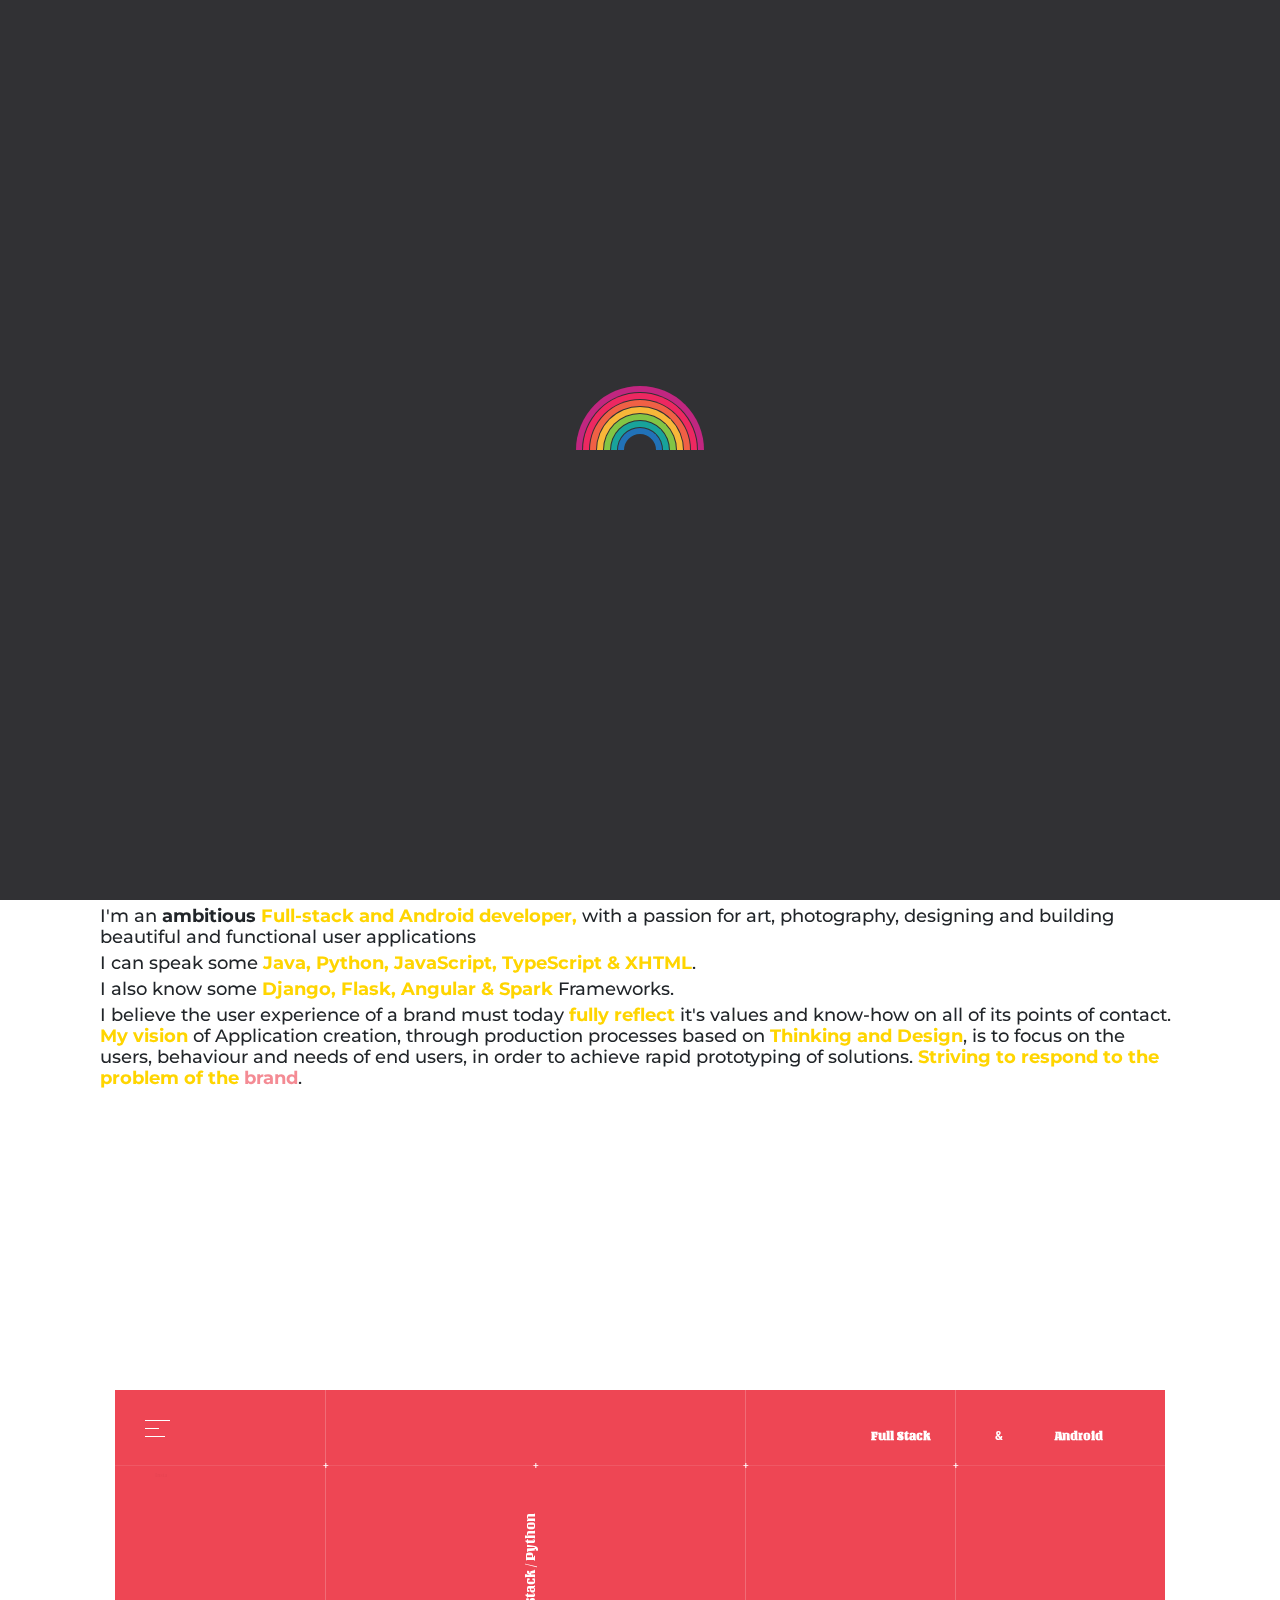
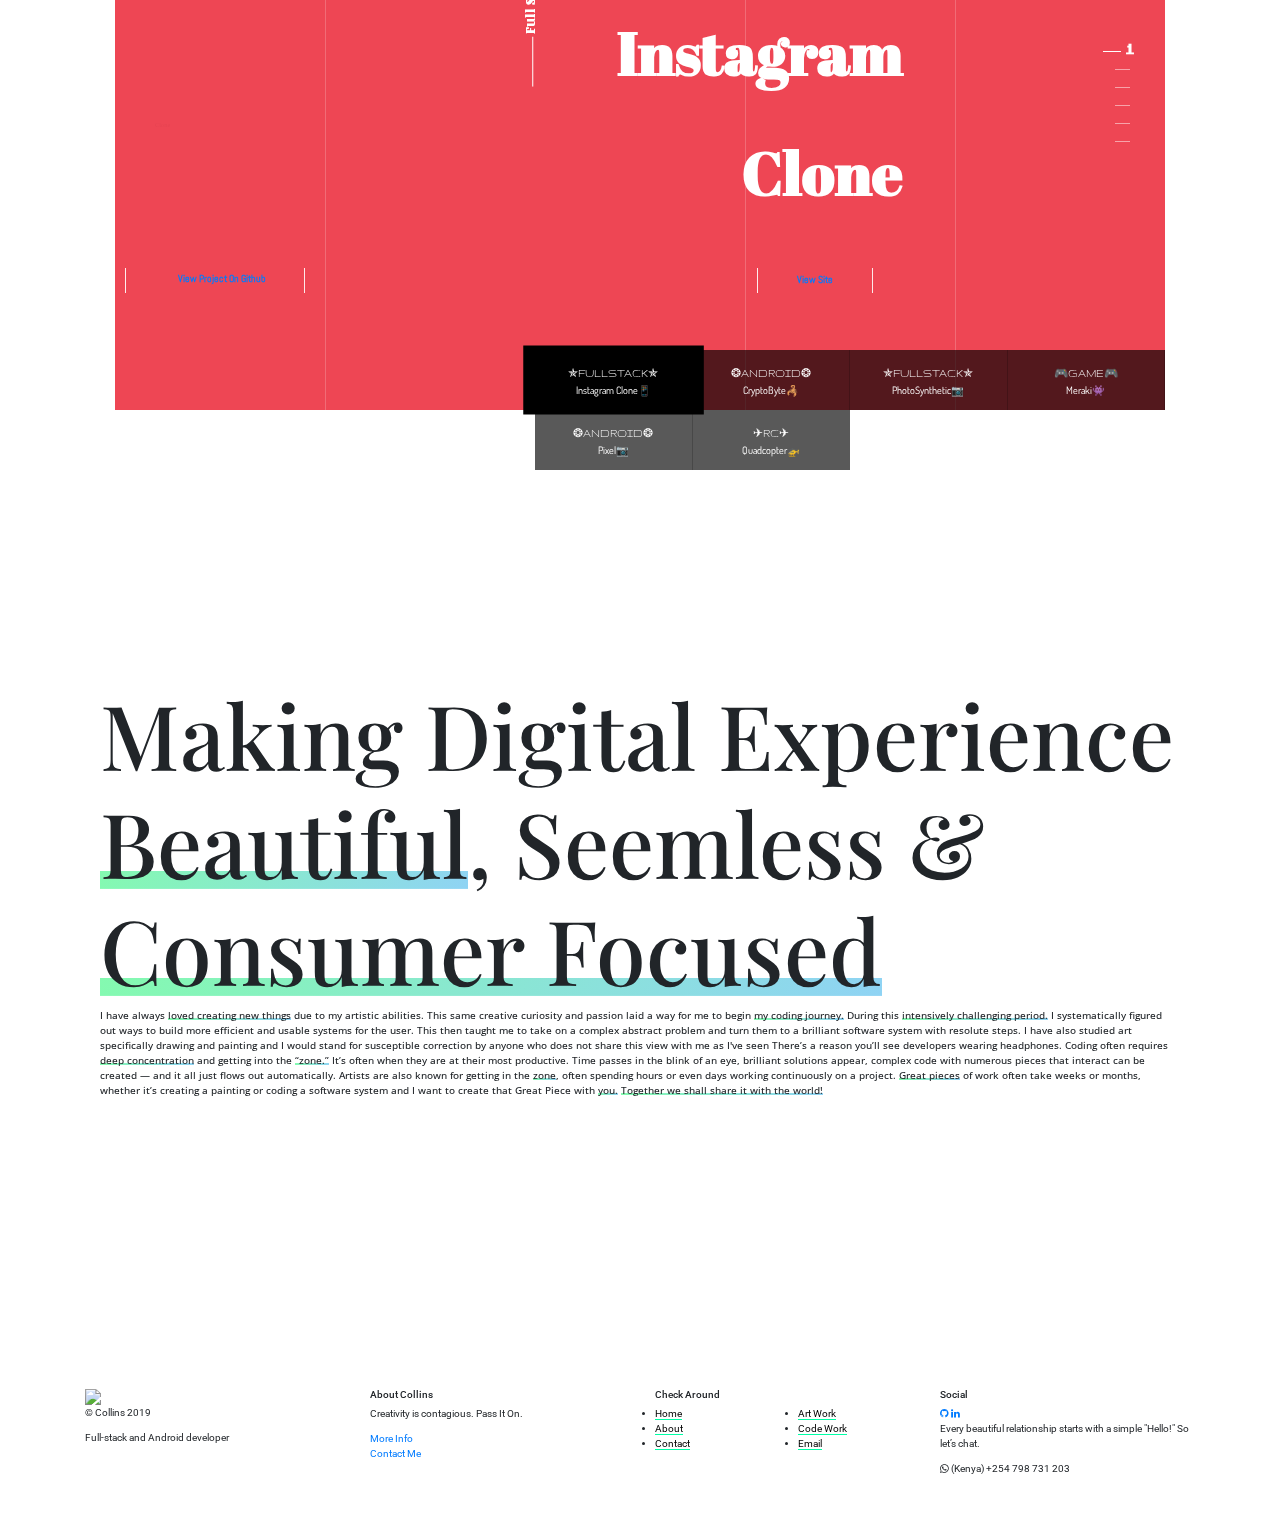
==== commit 6bab9eba: "setting lines time" ====
--- a/index.html
+++ b/index.html
@@ -738,12 +738,13 @@
                             var lineMaker = new LineMaker({
                                 lines: [
                                     // Timmer and Line specification!
-                                    { top: 0, left: '10vw', width: 1, height: '100%', color: '#ccc', hidden: true, animation: { duration: 5500, easing: 'easeInOutSine', delay: 0, direction: 'TopBottom' } },
-                                    { top: 0, left: '30vw', width: 1, height: '100%', color: '#ccc', hidden: true, animation: { duration: 2500, easing: 'easeInOutSine', delay: 0, direction: 'TopBottom' } },
-                                    { top: 0, left: '50vw', width: 1, height: '100%', color: '#ccc', hidden: true, animation: { duration: 3500, easing: 'easeInOutSine', delay: 0, direction: 'TopBottom' } },
-                                    { top: 0, left: '70vw', width: 1, height: '100%', color: '#ccc', hidden: true, animation: { duration: 5500, easing: 'easeInOutSine', delay: 0, direction: 'TopBottom' } },
-                                    { top: 0, left: '90vw', width: 1, height: '100%', color: '#ccc', hidden: true, animation: { duration: 1500, easing: 'easeInOutSine', delay: 0, direction: 'TopBottom' } },
-                                    { top: '20em', left: 0, width: '100%', height: 1, color: '#ccc', hidden: true, animation: { duration: 1500, easing: 'easeInOutExpo', delay: 200, direction: 'LeftRight' } }
+                                    // 
+                                    // { top: 0, left: '10vw', width: 1, height: '100%', color: '#ccc', hidden: true, animation: { duration: 33500, easing: 'easeInOutSine', delay: 0, direction: 'TopBottom' } },
+                                    { top: 0, left: '30vw', width: 1, height: '100%', color: '#ccc', hidden: true, animation: { duration: 39500, easing: 'easeInOutSine', delay: 0, direction: 'TopBottom' } },
+                                    { top: 0, left: '50vw', width: 1, height: '100%', color: '#ccc', hidden: true, animation: { duration: 43500, easing: 'easeInOutSine', delay: 0, direction: 'TopBottom' } },
+                                    { top: 0, left: '70vw', width: 1, height: '100%', color: '#ccc', hidden: true, animation: { duration: 45500, easing: 'easeInOutSine', delay: 0, direction: 'TopBottom' } },
+                                    { top: 0, left: '90vw', width: 1, height: '100%', color: '#ccc', hidden: true, animation: { duration: 35500, easing: 'easeInOutSine', delay: 0, direction: 'TopBottom' } },
+                                    { top: '20em', left: 0, width: '100%', height: 1, color: '#ccc', hidden: true, animation: { duration: 31500, easing: 'easeInOutExpo', delay: 200, direction: 'LeftRight' } }
                                 ]
                             });
 
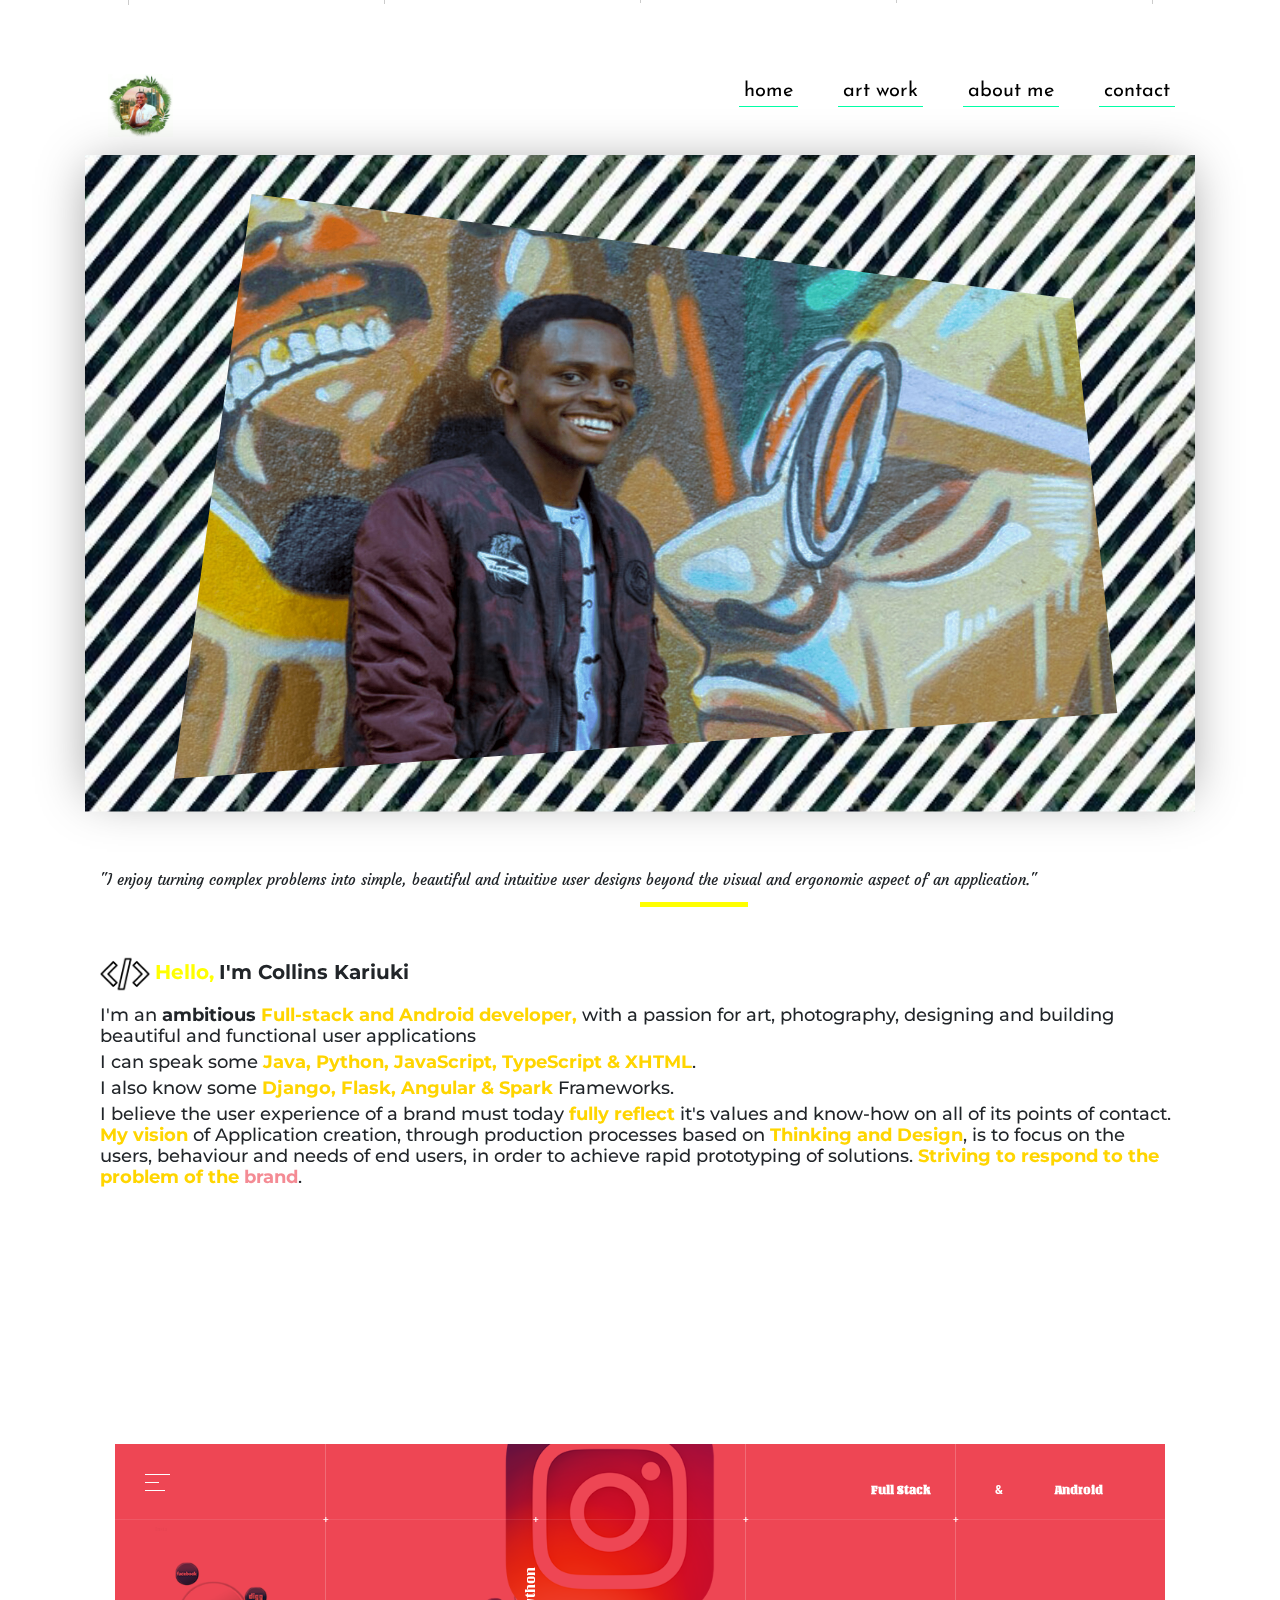
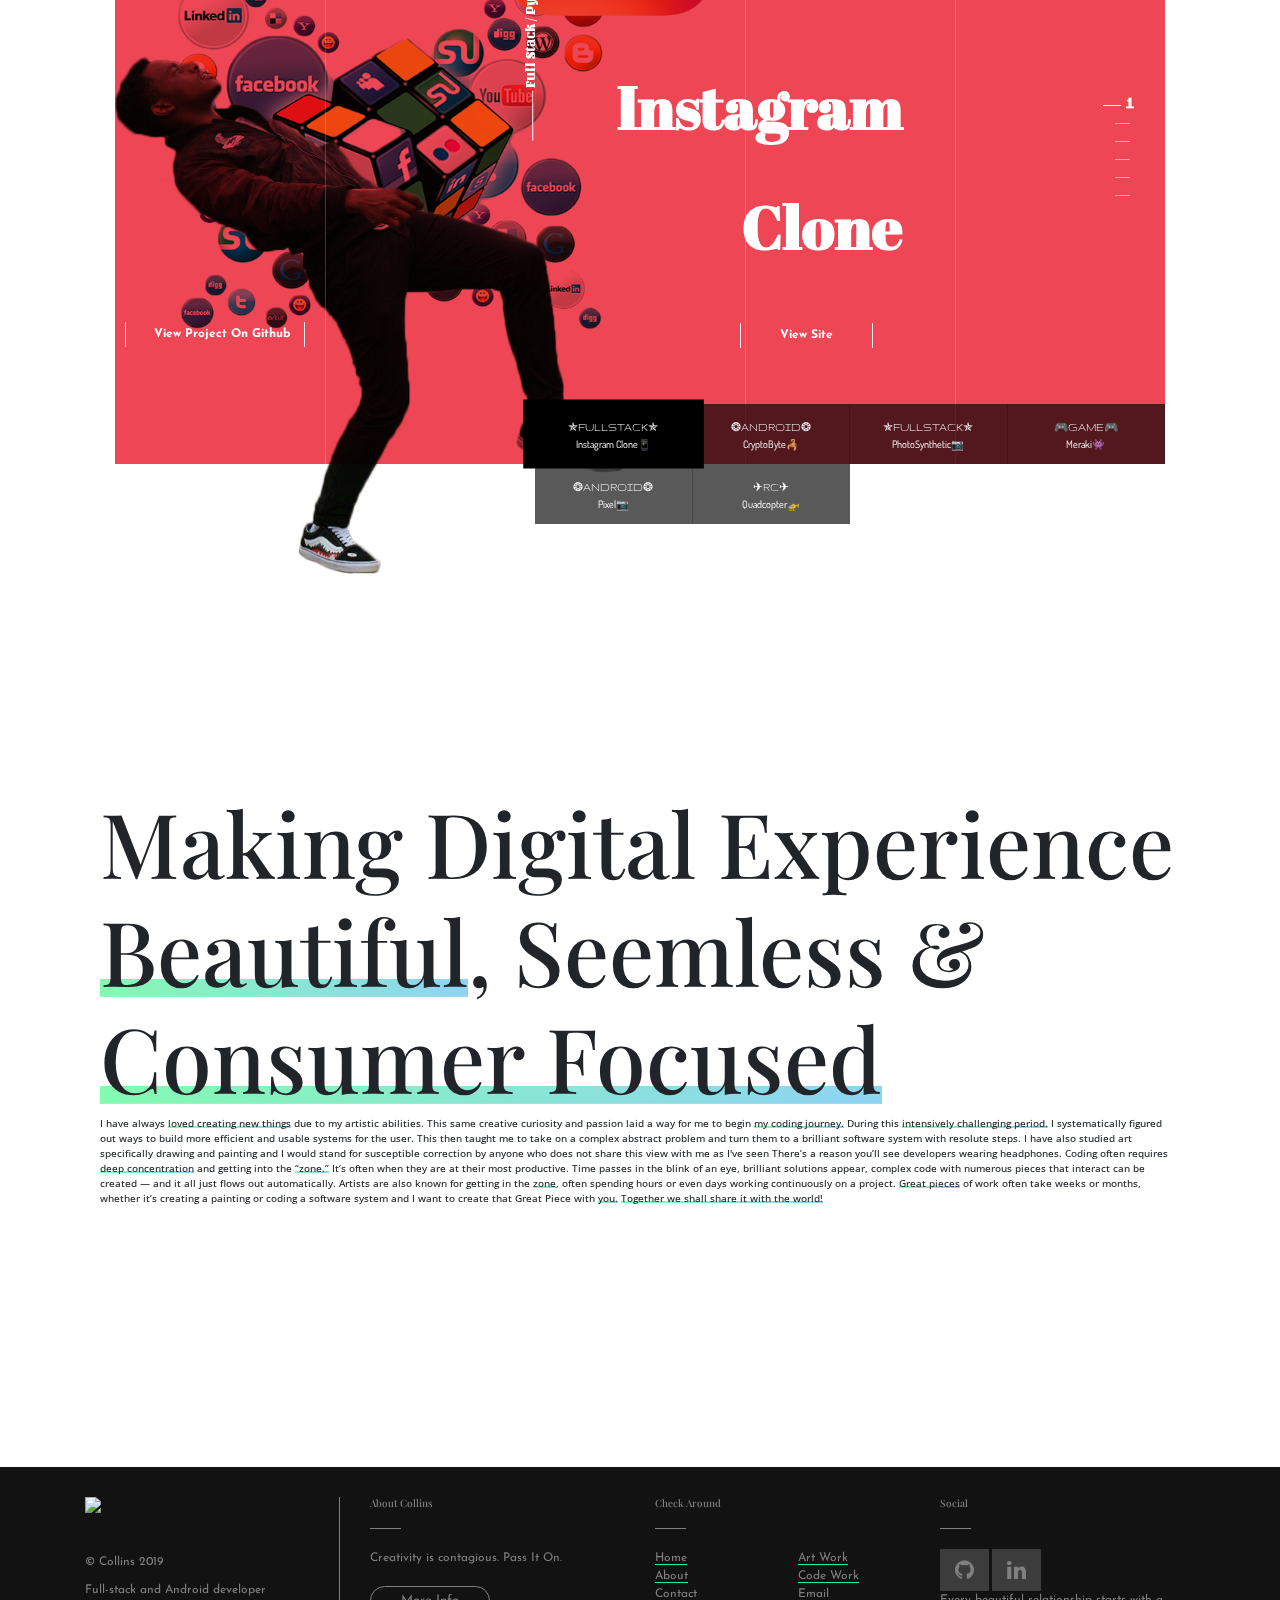
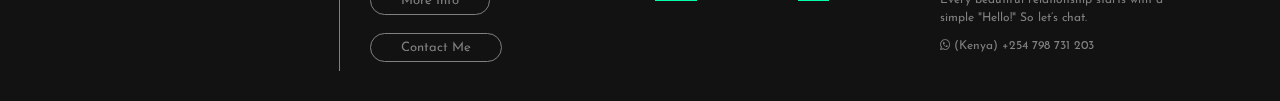
==== commit 416fae5b: "trying to push again" ====
--- a/index.html
+++ b/index.html
@@ -29,7 +29,8 @@
     <meta charset="UTF-8">
     <meta name="viewport" content="width=device-width, initial-scale=1.0">
     <meta http-equiv="X-UA-Compatible" content="ie=edge">
-    <title>Collins Kariuki</title>
+    <title>COLLINS KARIUKI | Portfolio - Welcome to Home</title>
+    <link rel="shortcut icon" href="images/mylogos/collinslogo.png" type="image/x-icon">
     <meta name="Collins" content="Portfolio" />
 
     <!-- STYLE SHEET -->
@@ -510,8 +511,8 @@
                                                         </div>
                                 
                                                         <!-- Image With Main background set at CSS -->
-                                                        <div class="slide blue" data-order="5" data-color="#EE4654" data-img="images/codeworkslider/fujipic.png">
-                                                            <div class="fake-bg blue"></div>
+                                                        <div class="slide maroon" data-order="5" data-color="#EE4654" data-img="images/codeworkslider/fujipic.png">
+                                                            <div class="fake-bg maroon"></div>
                                                             <!-- This is the square around the background -->
                                                             <canvas class="canvas" data-image="images/codeworkslider/aurola.jpg"></canvas>
                                                             <div class="slide-content ">
@@ -564,8 +565,8 @@
                                                         </div>
                                 
                                                         <!-- Image With Main background set at CSS -->
-                                                        <div class="slide green" data-order="6" data-color="#7ffe8e" data-img="images/codeworkslider/photosynthetic.png">
-                                                            <div class="fake-bg green"></div>
+                                                        <div class="slide blueish" data-order="6" data-color="#7ffe8e" data-img="images/codeworkslider/dronefalcon.png">
+                                                            <div class="fake-bg blueish"></div>
                                                             <!-- This is the square around the background -->
                                                             <canvas class="canvas" data-image="images/codeworkslider/greenyellow.jpg"></canvas>
                                                             <div class="slide-content ">
@@ -738,12 +739,18 @@
                             var lineMaker = new LineMaker({
                                 lines: [
                                     // Timmer and Line specification!
-                                    // 
-                                    // { top: 0, left: '10vw', width: 1, height: '100%', color: '#ccc', hidden: true, animation: { duration: 33500, easing: 'easeInOutSine', delay: 0, direction: 'TopBottom' } },
-                                    { top: 0, left: '30vw', width: 1, height: '100%', color: '#ccc', hidden: true, animation: { duration: 39500, easing: 'easeInOutSine', delay: 0, direction: 'TopBottom' } },
-                                    { top: 0, left: '50vw', width: 1, height: '100%', color: '#ccc', hidden: true, animation: { duration: 43500, easing: 'easeInOutSine', delay: 0, direction: 'TopBottom' } },
-                                    { top: 0, left: '70vw', width: 1, height: '100%', color: '#ccc', hidden: true, animation: { duration: 45500, easing: 'easeInOutSine', delay: 0, direction: 'TopBottom' } },
-                                    { top: 0, left: '90vw', width: 1, height: '100%', color: '#ccc', hidden: true, animation: { duration: 35500, easing: 'easeInOutSine', delay: 0, direction: 'TopBottom' } },
+                                    // FROM LEFT!
+                                    // Line 1
+                                    { top: 0, left: '10vw', width: 1, height: '100%', color: '#ccc', hidden: true, animation: { duration: 35500, easing: 'easeInOutSine', delay: 0, direction: 'TopBottom' } },
+                                    // Line 2
+                                    { top: 0, left: '30vw', width: 1, height: '100%', color: '#ccc', hidden: true, animation: { duration: 40500, easing: 'easeInOutSine', delay: 0, direction: 'TopBottom' } },
+                                    // Line 3
+                                    { top: 0, left: '50vw', width: 1, height: '100%', color: '#ccc', hidden: true, animation: { duration: 46500, easing: 'easeInOutSine', delay: 0, direction: 'TopBottom' } },
+                                    // Line 4
+                                    { top: 0, left: '70vw', width: 1, height: '100%', color: '#ccc', hidden: true, animation: { duration: 43500, easing: 'easeInOutSine', delay: 0, direction: 'TopBottom' } },
+                                    // Line 5
+                                    { top: 0, left: '90vw', width: 1, height: '100%', color: '#ccc', hidden: true, animation: { duration: 39500, easing: 'easeInOutSine', delay: 0, direction: 'TopBottom' } },
+                                    // LINE ACROSS FROM LEFT TO RIGHT!
                                     { top: '20em', left: 0, width: '100%', height: 1, color: '#ccc', hidden: true, animation: { duration: 31500, easing: 'easeInOutExpo', delay: 200, direction: 'LeftRight' } }
                                 ]
                             });
--- a/css/styles.css
+++ b/css/styles.css
@@ -96,8 +96,8 @@
     margin: 0;
     padding: 0;
     text-align: center;
-    transition: max-height: 0.5s;
-    -webkit-transition: max-height: 0.5s;
+    transition: max-height 0.5s;
+    -webkit-transition: max-height 0.5s;
     -moz-transition: max-height 0.5s;
     -ms-transition: max-height 0.5s;
     -o-transition: max-height 0.5s; 
@@ -372,39 +372,39 @@
 
 /* SLIDER IMAGES */
 .s1{
-    background: url('../images/slide1.JPG');
+    background: url('../images/imageslider/slide1.jpeg');
     background-size: 100% 100%;
 }
 
 .s2{
-    background: url('../images/slide2.JPG');
+    background: url('../images/imageslider/slide2.png');
     background-size: 100% 100%;
 }
 
 .s3{
-    background: url('../images/slide3.JPG');
+    background: url('../images/imageslider/slide3.png');
     background-size: 100% 100%;
 }
 
 .s4{
-    background: url('../images/slide4.jpg');
+    background: url('../images/imageslider/slide4.png');
     background-size: 100% 100%;
 }
 
 .s5{
-    background: url('../images/slide5.JPG');
+    background: url('../images/imageslider/slide5.png');
     background-size: 100% 100%;
 }
 
 .s6{
-    background: url('../images/slide6.jpg');
+    background: url('../images/imageslider/slide6.png');
     background-size: 100% 100%;
 }
 
 .onebox{
     height: 73vh;
     width: 100%;
-    background: url('../images/boxflwpatt.jpg');
+    background: url('../images/imageslider/boxflwpatt.png');
     background-size: 100% 100%;
     background-repeat: no-repeat;
     position: absolute;
@@ -491,7 +491,7 @@
 .aboutima{
   height: 500;
   width: 500;
-  margin-top: 1%;
+  margin-top: 40%;
 }
 /* Image is not seen in large screens */
  .about-intro-image{
@@ -670,6 +670,8 @@
     left: 80%;
 }
 
+
+
 /* CONTAINER FOR PROJECT SECTION! */
 .slider-content {
     position: relative;
@@ -677,7 +679,7 @@
     min-width: 480px;
     background: #fff;
     margin: 0 auto;
-    margin-top: 50%;
+    margin-top: 55vh;
 }
 
 /* BACKGROUND WITH COLOR HEIGHT SETTER */
@@ -730,11 +732,15 @@
     background-color: #6cd779;
 }
 
+.slider-content .slide.blueish {
+    background-color: #6c7ed79e;
+}
+
 .slider-content .slide.purple {
     background-color: #500b82cb;
 }
 
-.slider-content .slide.blue {
+.slider-content .slide.maroon {
     background-color: #de0606c4;
 }
 
@@ -775,12 +781,18 @@
     background-color: #500b82cb;
 }
 
-.slider-content .fake-bg.blue {
+.slider-content .fake-bg.maroon {
     background-image: url(../images/codeworkslider/fujipic.png);
     background-color: #de0606c4;
 }
 
-
+.slider-content .fake-bg.blueish {
+    background-image: url(../images/codeworkslider/dronefalcon.png);
+    background-color: #6cb5d7;
+}
+
+/* #6cd7d2 */
+/* #6cb5d7; */
 .slider-content .image-mask {
     position: absolute;
     width: 100%;
@@ -944,10 +956,12 @@
     padding: 0 2rem;
     cursor: pointer;
     margin-right: 5rem;
-}
-
-.slider-content .title-wrapper span.gallery:hover {
+    text-decoration: none;
+}
+
+.slider-content .title-wrapper span.gallery:hover a{
     color: rgba(255, 255, 255, 0.601);
+    text-decoration: none;
 }
 
 
@@ -962,6 +976,7 @@
     background: white;
     top: -0.5rem;
     opacity: 0.9;
+    text-decoration: none;
 }
 
 /* Line After View Site Button! */
@@ -975,7 +990,14 @@
     background: rgb(255, 251, 251);
     top: -0.5rem;
     opacity: 0.9;
-}
+    text-decoration: none;
+}
+.gallery a{
+    color: white;
+    text-decoration: none;
+}
+
+
 
 /* Counter Besides Projects! */
 .control-nav {
@@ -1085,7 +1107,6 @@
 
 .social-icons:hover {
     text-decoration: none;
-
 }
 
 .social-icons ul {
@@ -1093,21 +1114,24 @@
     margin: 0;
     padding: 0;
     list-style: none;
+    text-decoration: none;
 }
 
 .social-icons ul li {
     position: relative;
     display: block;
     padding: 0.3rem 0;
-}
-
-.social-icons ul p {
+    text-decoration: none;
+}
+
+.social-icons ul p a{
     display: block;
     width: 14rem;
     text-align: center;
     height: 2rem;
     color: white;
     cursor: pointer;
+    text-decoration: none;
 }
 
 .btn-1:hover rect {
@@ -1213,11 +1237,11 @@
     /* COLLAPSE PROJECT SLIDER  */
 /* ################################################################################################################# */
 /* ################################################################################################################# */
-    /* SKILL SECTION */
+    /* LAST SECTION WITH ABOUT TEXT! */
 /* ################################################################################################################# */
 
 .cooltext{
-    margin-top: 25%;
+    margin-top: 30%;
 }
 
 .heading {
@@ -1232,10 +1256,7 @@
 }
 
 
-
-/*================================================
-Start Important Part
-==================================================*/
+/*=Start Important Part=*/
 .underline--magical {
 	background-image: linear-gradient(120deg, #84fab0 0%, #8fd3f4 100%);
 	background-repeat: no-repeat;
@@ -1247,19 +1268,133 @@
 .underline--magical:hover {
 	background-size: 100% 88%;
 }
-
-/*================================================
-End Important Part
-==================================================*/
-
-
-
-
-
-    /* COLLAPSE SKILL SECTION  */
-
-/* ################################################################################################################# */
-
+/*=End Important Part=*/
+
+
+    /* COLLAPSE LAST SECTION WITH ABOUT TEXT!  */
+/* ################################################################################################################# */
+    /* FOOTER SECTION */
+/* ################################################################################################################# */
+
+
+
+ .footer {
+     font-family: 'Signika', sans-serif;
+     z-index: 999;
+ }
+
+ .bg-grey {
+     background: hsl(0, 0%, 7%);
+ }
+
+ .logo-footer {
+     margin-bottom: 40px;
+ }
+
+ footer {
+     color: grey;
+ }
+
+ footer p,
+ a {
+     font-size: 12px;
+     font-family: 'Josefin Sans',
+         sans-serif;
+ }
+
+ footer h6 {
+     font-family: 'Playfair Display', serif;
+     margin-bottom: 40px;
+     position: relative;
+ }
+
+ footer h6:after {
+     position: absolute;
+     content: "";
+     background: grey;
+     width: 12%;
+     height: 1px;
+     left: 0;
+     bottom: -20px;
+ }
+
+ .btn-footer {
+     color: grey;
+
+     text-decoration: none;
+     border: 1px solid;
+     border-radius: 43px;
+     font-size: 13px;
+     padding: 7px 30px;
+     line-height: 47px;
+ }
+
+ .btn-footer:hover {
+
+     text-decoration: none;
+
+ }
+
+ .form-footer input[type="text"] {
+     border: none;
+     border-radius: 16px 0 0 16px;
+     outline: none;
+     padding-left: 10px;
+
+ }
+
+ ::placeholder {
+     font-size: 10px;
+     padding-left: 10px;
+     font-style: italic;
+ }
+
+ .form-footer input[type="button"] {
+     border: none;
+     background: #232323;
+     margin-left: -5px;
+     color: #fff;
+     outline: none;
+     border-radius: 0 16px 16px 0;
+     padding: 2px 12px;
+ }
+
+ .social .fa {
+     color: grey;
+     font-size: 22px;
+     padding: 10px 15px;
+     background: #3c3c3c;
+ }
+
+ footer ul li {
+     list-style: none;
+     display: block;
+ }
+
+ footer ul {
+     padding-left: 0;
+ }
+
+ footer ul li a {
+     text-decoration: none;
+     color: grey;
+     text-decoration: none;
+ }
+
+ a:hover {
+     text-decoration: none;
+     color: #f5f5f5 !important;
+
+ }
+
+ .logo-part {
+     border-right: 1px solid grey;
+     height: 100%;
+ }
+
+
+
+/* COLLAPSE FOOTER SECTION! */
 /* ################################################################################################################# */
 
 /* ################################################################################################################# */
@@ -1362,8 +1497,9 @@
     nav ul li{
         box-sizing: border-box;
         width: 100%;
-        padding: 15px;
-    }
+        padding: 10px;
+    }
+
     .hb-button{
         display: inline;
     }
@@ -1371,31 +1507,37 @@
     height: 5vh;
     float: left;
     }
-}
-
     /*ABOUT ME PAGE! */
-    .aboutima img{
-    margin-top: 50%;
-    height: 120%;
-    width: 120%;
-    }
+    .aboutima img {
+        margin-top: 50%;
+        height: 120%;
+        width: 120%;
+    }
+
     /*Image Slider Curosel At home!*/
 
-  .onebox{
-    height: 62vh;
-  }
-  .oneslider{
-    height: 60vh;
-  }
-/* SKILL SECTION */
-  .column{
-  height: 50%;
-}
-
-  /* Project Secton Container */
-  .slider-content {
-      margin-top: 60vh;
-  }
+    .onebox {
+        height: 62vh;
+    }
+
+    .oneslider {
+        height: 60vh;
+    }
+
+    /* SKILL SECTION */
+    .column {
+        height: 50%;
+    }
+
+    /* Project Secton Container */
+    .slider-content {
+        margin-top: 70vh;
+    }
+
+}
+
+
+
 
 
 
@@ -1441,7 +1583,7 @@
   }
 
   .slider-content {
-      margin-top: 80vh;
+      margin-top: 70vh;
   }
 
   .cooltext {
@@ -1492,10 +1634,10 @@
 
   /* Project Secton Container */
   .slider-content {
-      margin-top: 80vh;
-  }
-
-  /* Project FullStack or Android Description */
+      margin-top: 70vh;
+  }
+
+  /* Project FullStack or Andoid Description */
   .slider-content .image-caption {
       margin-left: -30%;
   }
@@ -1552,7 +1694,7 @@
 }
 
   .slider-content {
-      margin-top: 90vh;
+      margin-top: 70vh;
   }
 
   /* CONTENT WITH (Title of project & View Site) */
@@ -1616,7 +1758,7 @@
 }
 
 .slider-content {
-    margin-top: 100vh;
+    margin-top: 75vh;
     min-width: 85vw;
 }
 
@@ -1655,7 +1797,7 @@
         margin-left: -1vh;
     }
     .slider-content {
-        margin-top: 100vh;
+        margin-top: 75vh;
         min-width: 85vw;
     }
 
@@ -1694,7 +1836,7 @@
     }
 
     .slider-content {
-        margin-top: 110vh;
+        margin-top: 80vh;
         min-width: 85vw;
     }
 
@@ -1753,7 +1895,7 @@
     }
 
     .slider-content {
-        margin-top: 110vh;
+        margin-top: 80vh;
         min-width: 85vw;
     }
 
@@ -1769,7 +1911,26 @@
     }
 
 }
-
+/* ----------------------------------------------- */
+        /* DESIGNED TO CATER FOR PIXEL 2XL */
+/* ----------------------------------------------- */
+@media (max-width:411px) {
+
+    .slider-content {
+        margin-top: 70vh;
+        min-width: 85vw;
+    }
+
+}
+
+@media (max-width:410px) {
+
+    .slider-content {
+        margin-top: 80vh;
+        min-width: 85vw;
+    }
+
+}
 
 /* ----------------------------------------------- */
 
@@ -1799,7 +1960,7 @@
     }
 
     .slider-content {
-        margin-top: 90vh;
+        margin-top: 95vh;
         min-width: 90vw;
     }
     /* Home Section */
@@ -1857,7 +2018,7 @@
     }
 
     .slider-content {
-        margin-top: 100vh;
+        margin-top: 115vh;
         min-width: 90vw;
     }
 
@@ -1917,7 +2078,26 @@
 
 }
 
-
+/* ----------------------------------------------- */
+/* DESIGNED TO CATER FOR I-PHONE X!! */
+/* ----------------------------------------------- */
+
+@media (max-width:375px) {
+
+    .slider-content {
+        margin-top: 97vh;
+        min-width: 90vw;
+    }
+}
+
+@media (max-width:374px) {
+
+    .slider-content {
+        margin-top: 115vh;
+        min-width: 90vw;
+    }
+
+}
 
 
 /* ----------------------------------------------- */
@@ -1943,7 +2123,7 @@
     }
 
     .slider-content {
-        margin-top: 110vh;
+        margin-top: 125vh;
         min-width: 90vw;
     }
 
@@ -2002,7 +2182,7 @@
     }
 
     .slider-content {
-        margin-top: 110vh;
+        margin-top: 125vh;
         min-width: 90vw;
     }
 
@@ -2032,7 +2212,7 @@
     }
 
     .slider-content {
-        margin-top: 110vh;
+        margin-top: 130vh;
         min-width: 90vw;
     }
     /* COUNTER */
@@ -2077,7 +2257,7 @@
     }
 
     .slider-content {
-        margin-top: 130vh;
+        margin-top: 155vh;
         min-width: 90vw;
     }
 
@@ -2094,59 +2274,14 @@
 
 
 
-I have always loved creating new things as young as I 5 yrs,this is due to my artistic abilities which i have always acknowledged to find the best ways to engage with my creativity.This same creative curiosity and passion laid a way for me to join Moringa school where i spend eight to ten hours a day for over 6 months infront of a computer coding, debugging or discussing coding practices and methods with other programmers.
-During this time I systematically figured out ways to build more efficient and usable systems for the user.This i Experienced first hand in courage and confidence as i undertook to recreate applications such as instagram and unsplashed. Which i was expected to deleliver within one week. This then taught me to take on a complex abstract problem and turn it to a brilliant software system with resolute steps.
-I have also studied art specificaly drawing and painting. I have tried almost most of the arts, failing at some, succeeding at others. Some did not hold my interest. From all I learned; from each I took something that I still employ in my current work.
-
-
-                <!-- SECTION TWO SKILLS -->
-
-                                <div class="skills">
-                                    <figure class="snip0053 yellow">
-                                        <figcaption>
-                                            <h2>photography
-                                            </h2>
-                                        </figcaption>
-                                        <img src="https://s3-us-west-2.amazonaws.com/s.cdpn.io/331810/sample5.jpg" alt="sample5" />
-                                        <div class="position">Design</div>
-                                    </figure>
-                                    <figure class="snip0053 blue">
-                                        <figcaption>
-                                            <h2>Photoshop
-                                            </h2>
-                                
-                                        </figcaption>
-                                        <img src="https://s3-us-west-2.amazonaws.com/s.cdpn.io/331810/sample6.jpg" alt="sample6" />
-                                        <div class="position"> Design</div>
-                                    </figure>
-                                    <figure class="snip0053 red">
-                                        <figcaption>
-                                            <h2> illustrator
-                                            </h2>
-                                
-                                        </figcaption>
-                                        <img src="https://s3-us-west-2.amazonaws.com/s.cdpn.io/331810/sample7.jpg" alt="sample7" />
-                                        <div class="position">Design</div>
-                                    </figure>
-                                </div>
-
-                <!-- COLLAPSE SECTION TWO SKILLS -->
-
-
-i would stand for substetible correction by anyone who does not share this view with me as i ve seen
-There’s a reason you’ll see developers wearing headphones. Coding often requires deep concentration and getting into the
-“zone.” It’s often when they are at their most productive. Time passes in the blink of an eye, brilliant solutions appear,
-complex code with numerous pieces that interact can be created — and it all just flows out automatically. Artists are also
-known for getting in the zone, often spending hours or even days working continuously on a project. Great pieces of work
-often take weeks or months, whether it’s creating a painting or coding a software system.2
-
-
-
-
-
-
-
-
-
-
-Start the conversation. Every beautiful relationship starts with a simple hello. So let’s chat. It might just be the start of something memorable.+
+
+
+
+
+
+
+
+
+
+
--- a/css/lines.css
+++ b/css/lines.css
@@ -0,0 +1,35 @@
+/*!************************************************\
+
+
+ ________   _______   ___       ___       ______     _              ____
+ |  ____|  |  ___  |  | |       | |      |_   _|    | \     ||   / ____|
+ | |       | |   | |  | |       | |        | |      |  \    ||  | (___
+ | |       | |   | |  | |       | |        | |      ||\  \  ||   \___  \
+ | |____   | |___| |  | |____   | |____    | |      ||  \  \||   ____) /
+ |______|  |_______|  |______|  |______| |_____|    ||    \_ |  \_____/
+
+
+   Conception/Design by https://github.com/zecollokaris
+                   made by collo
+
+  
+\*************************************************/
+
+/*************************************************\
+                     
+\*************************************************/
+
+/* ################################################################################################################# */
+
+
+.animate-bottom {
+	position: relative;
+}
+ 
+
+/* Related demos */
+.content--related {
+	text-align: center;
+	font-weight: bold;
+	padding: 4em 0 15em;
+}--- a/css/decolines.css
+++ b/css/decolines.css
@@ -41,5 +41,5 @@
 
 .decoline {
 	position: absolute;
-	z-index: -10;
+	z-index: -200;
 }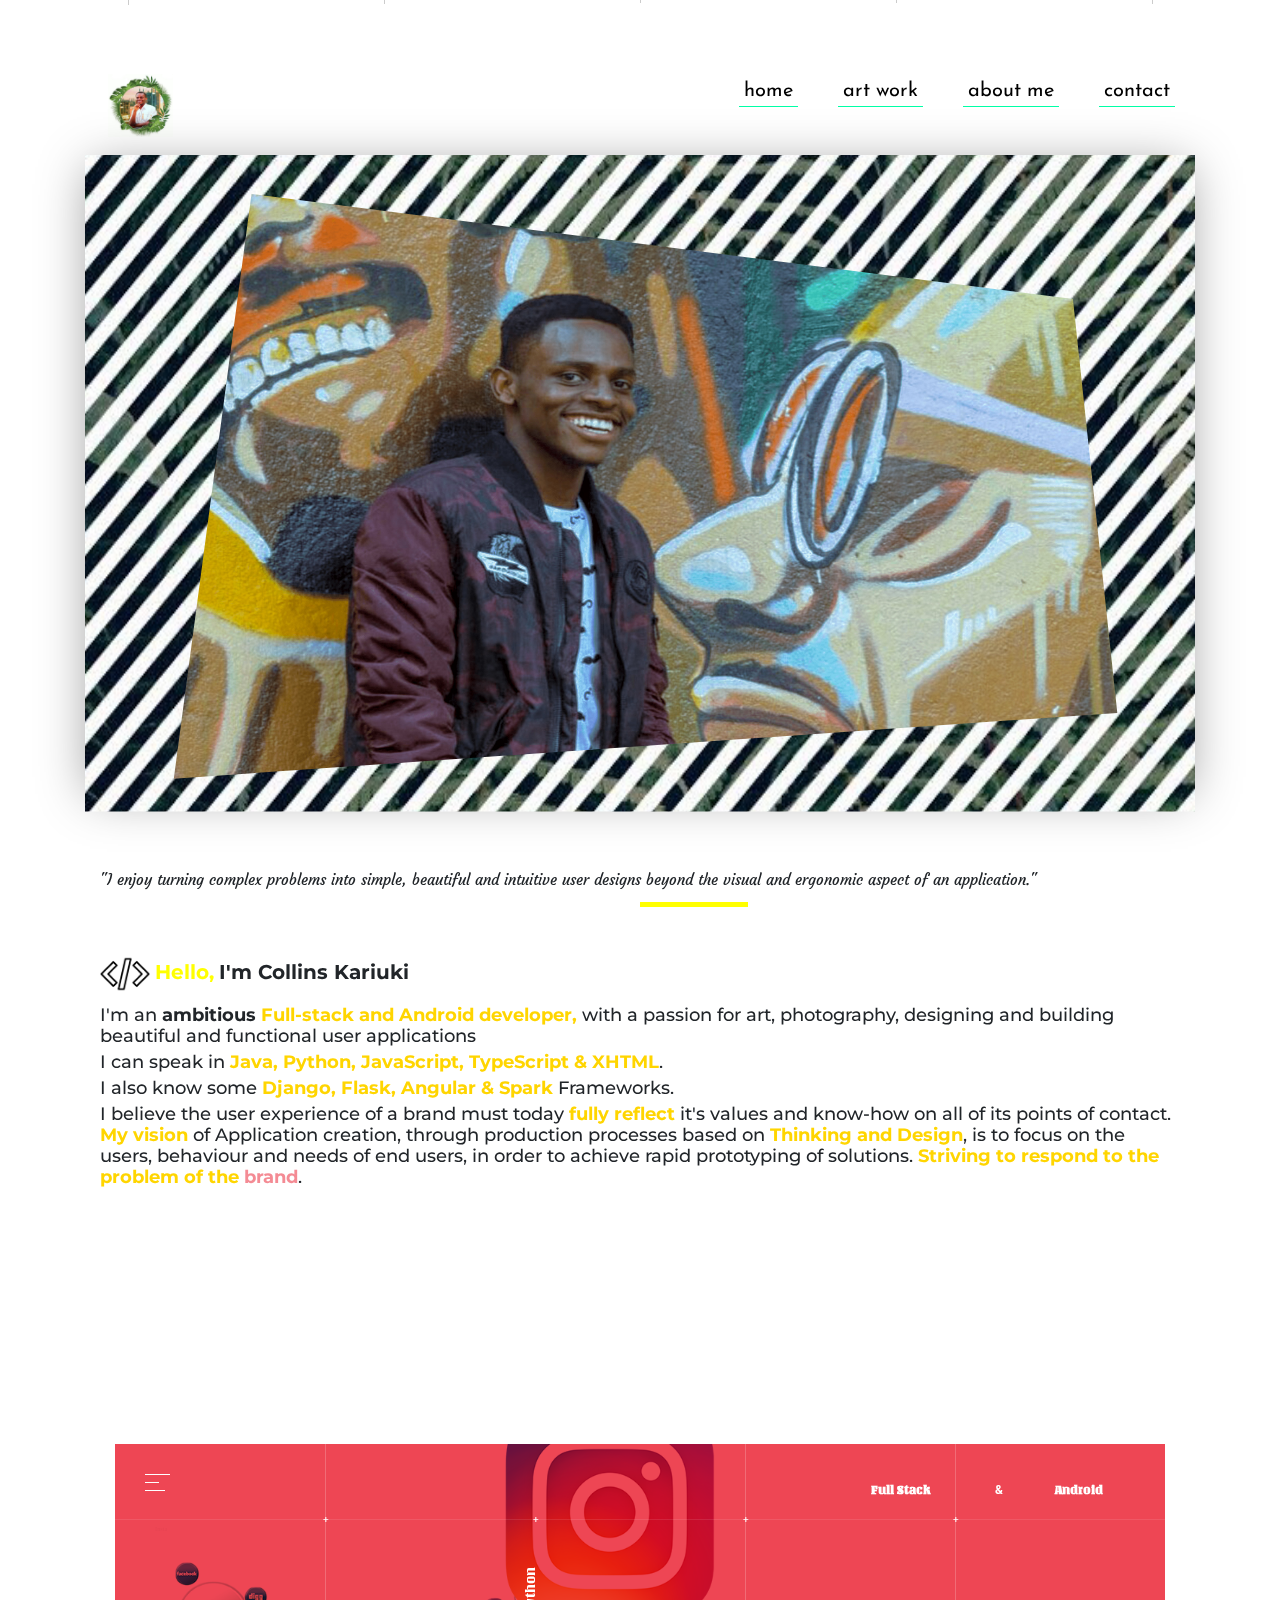
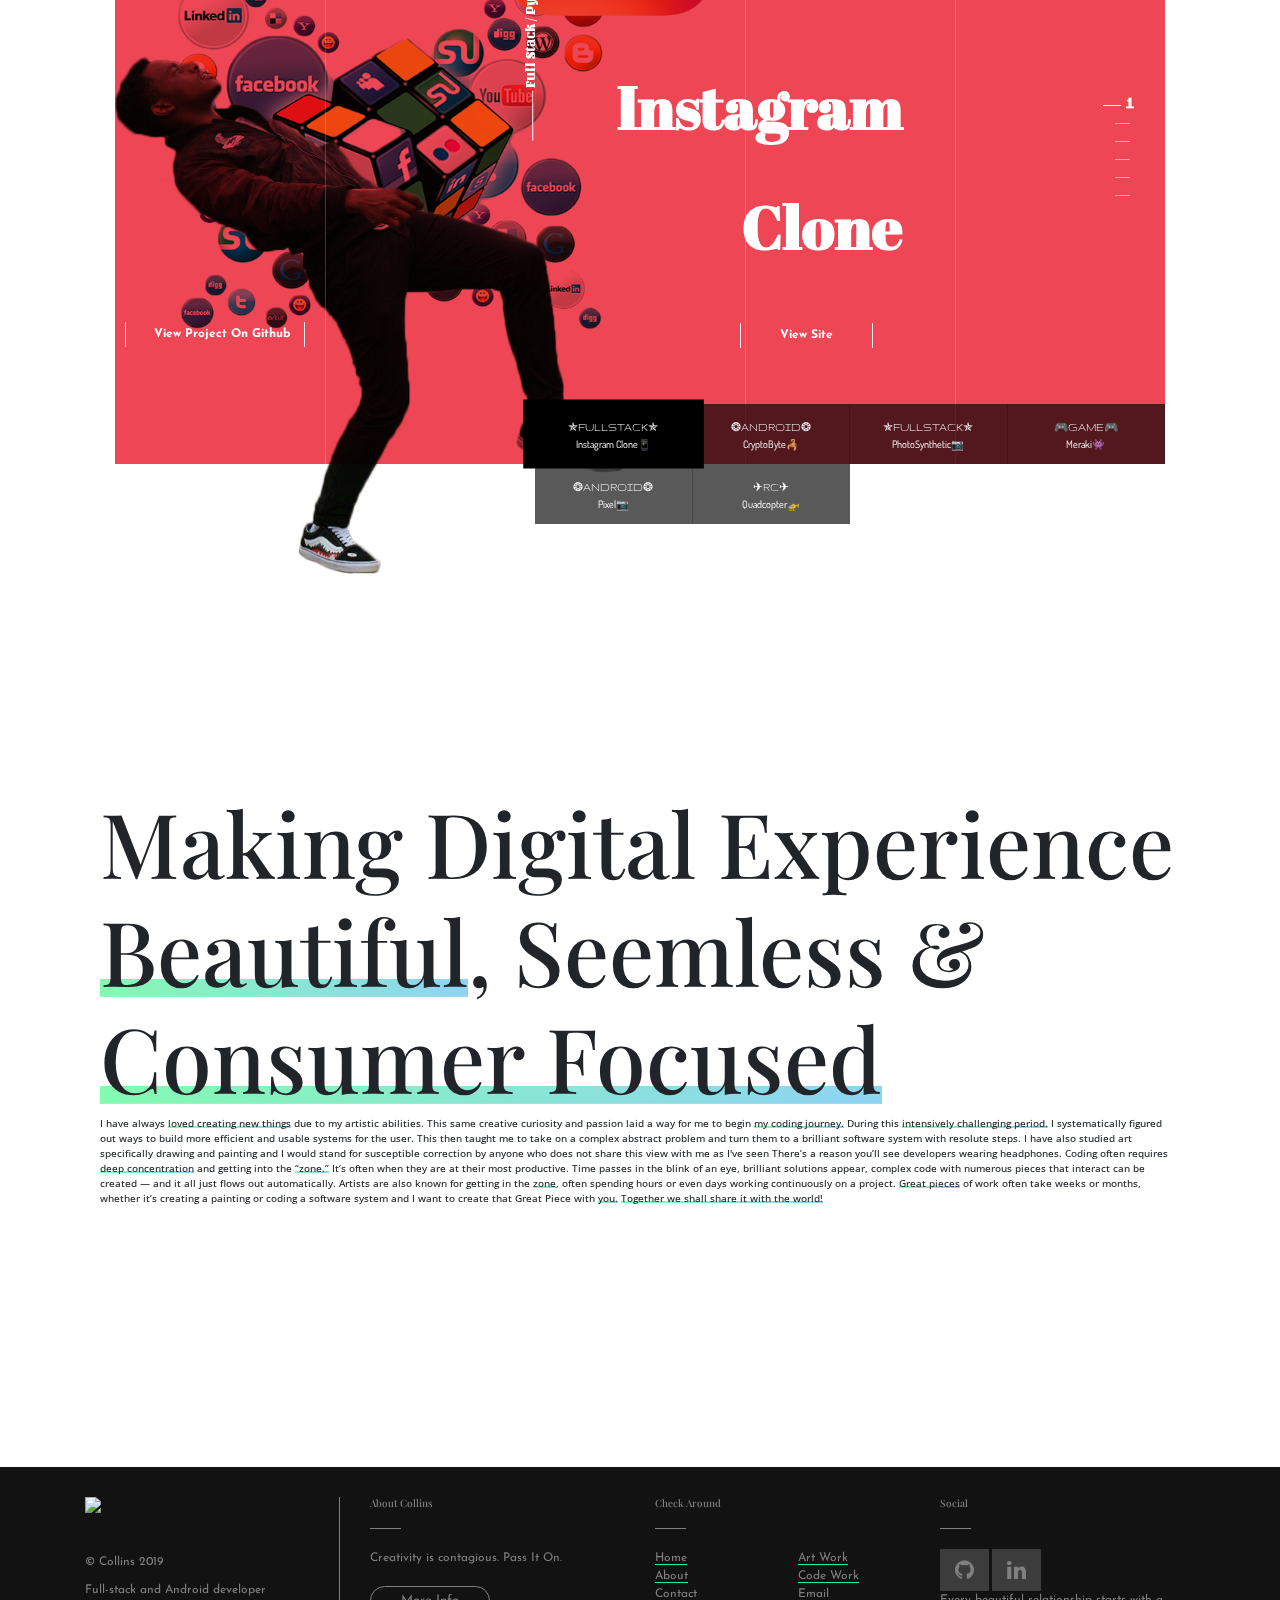
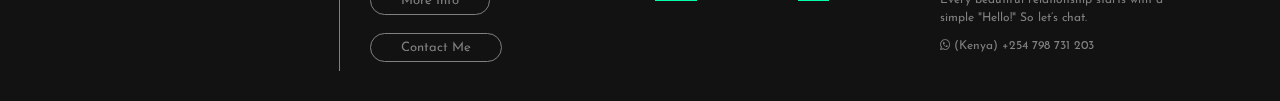
==== commit 26c390db: "working on adding intro text to site" ====
--- a/index.html
+++ b/index.html
@@ -87,7 +87,7 @@
 
     <script src="https://cdnjs.cloudflare.com/ajax/libs/babel-polyfill/6.26.0/polyfill.min.js"></script>
     <script src="https://npmcdn.com/imagesloaded@4.1/imagesloaded.pkgd.js"></script>
-    <script src="http://cdnjs.cloudflare.com/ajax/libs/gsap/1.18.0/TweenMax.min.js"></script>
+    <script src="https://cdnjs.cloudflare.com/ajax/libs/gsap/1.18.0/TweenMax.min.js"></script>
     
 
     <title>Collins Kariuki</title>
@@ -128,7 +128,7 @@
                         <nav>
                             <div class="logo-section">
                                 <a class="logo">
-                                    <img class="logoimg" src="images/collins-logo.JPG" alt="navbar logo image">
+                                    <img class="logoimg" src="images/imageslider/collins-logo.png" alt="navbar logo image">
                                 </a>
                                 <button class="hb-button">
                                     <i class="fa fa-bars"></i>
@@ -208,7 +208,7 @@
                                         with a passion for art, photography, designing and building
                                         beautiful and functional user applications</h3>
 
-                                    <h3 id="about-txt-intro" style="font-family: 'Montserrat', sans-serif;" class="pull-left">I can speak some
+                                    <h3 id="about-txt-intro" style="font-family: 'Montserrat', sans-serif;" class="pull-left">I can speak in
                                         <strong style="color: rgb(255, 213, 0);">Java, Python, JavaScript, TypeScript & XHTML</strong>.</h3>
 
                                     <h3 id="about-txt-intro" style="font-family: 'Montserrat', sans-serif;" class="pull-left">I also know some
@@ -777,7 +777,7 @@
                                 <div class="row">
                                     <div class="col-md-6 ">
                                         <div class="logo-part">
-                                            <img src="https://www.collinsdictionary.com/external/images/logo.png?version=3.1.198"
+                                            <img src="images/mylogos/collins.png"
                                                 class="w-50 logo-footer">
                                             <p>© Collins 2019</p>
                                             <p>Full-stack and Android developer</p>
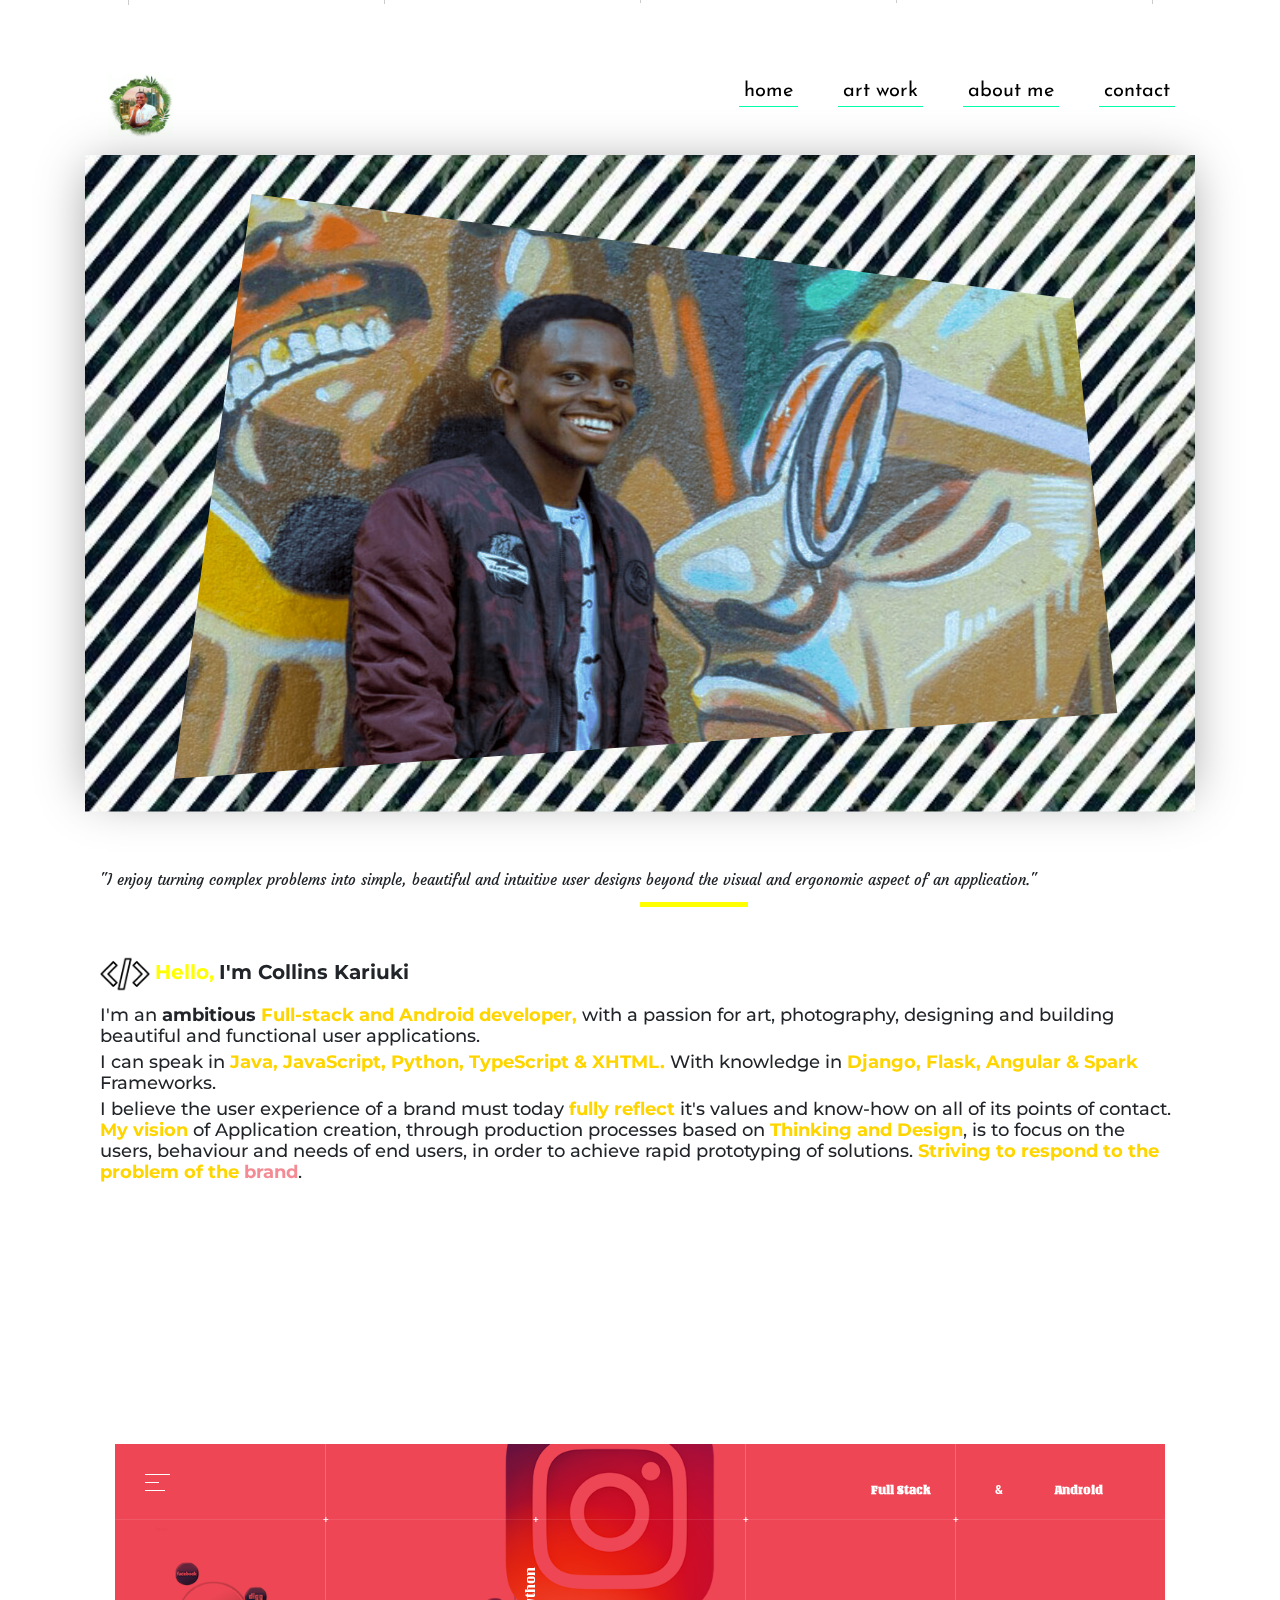
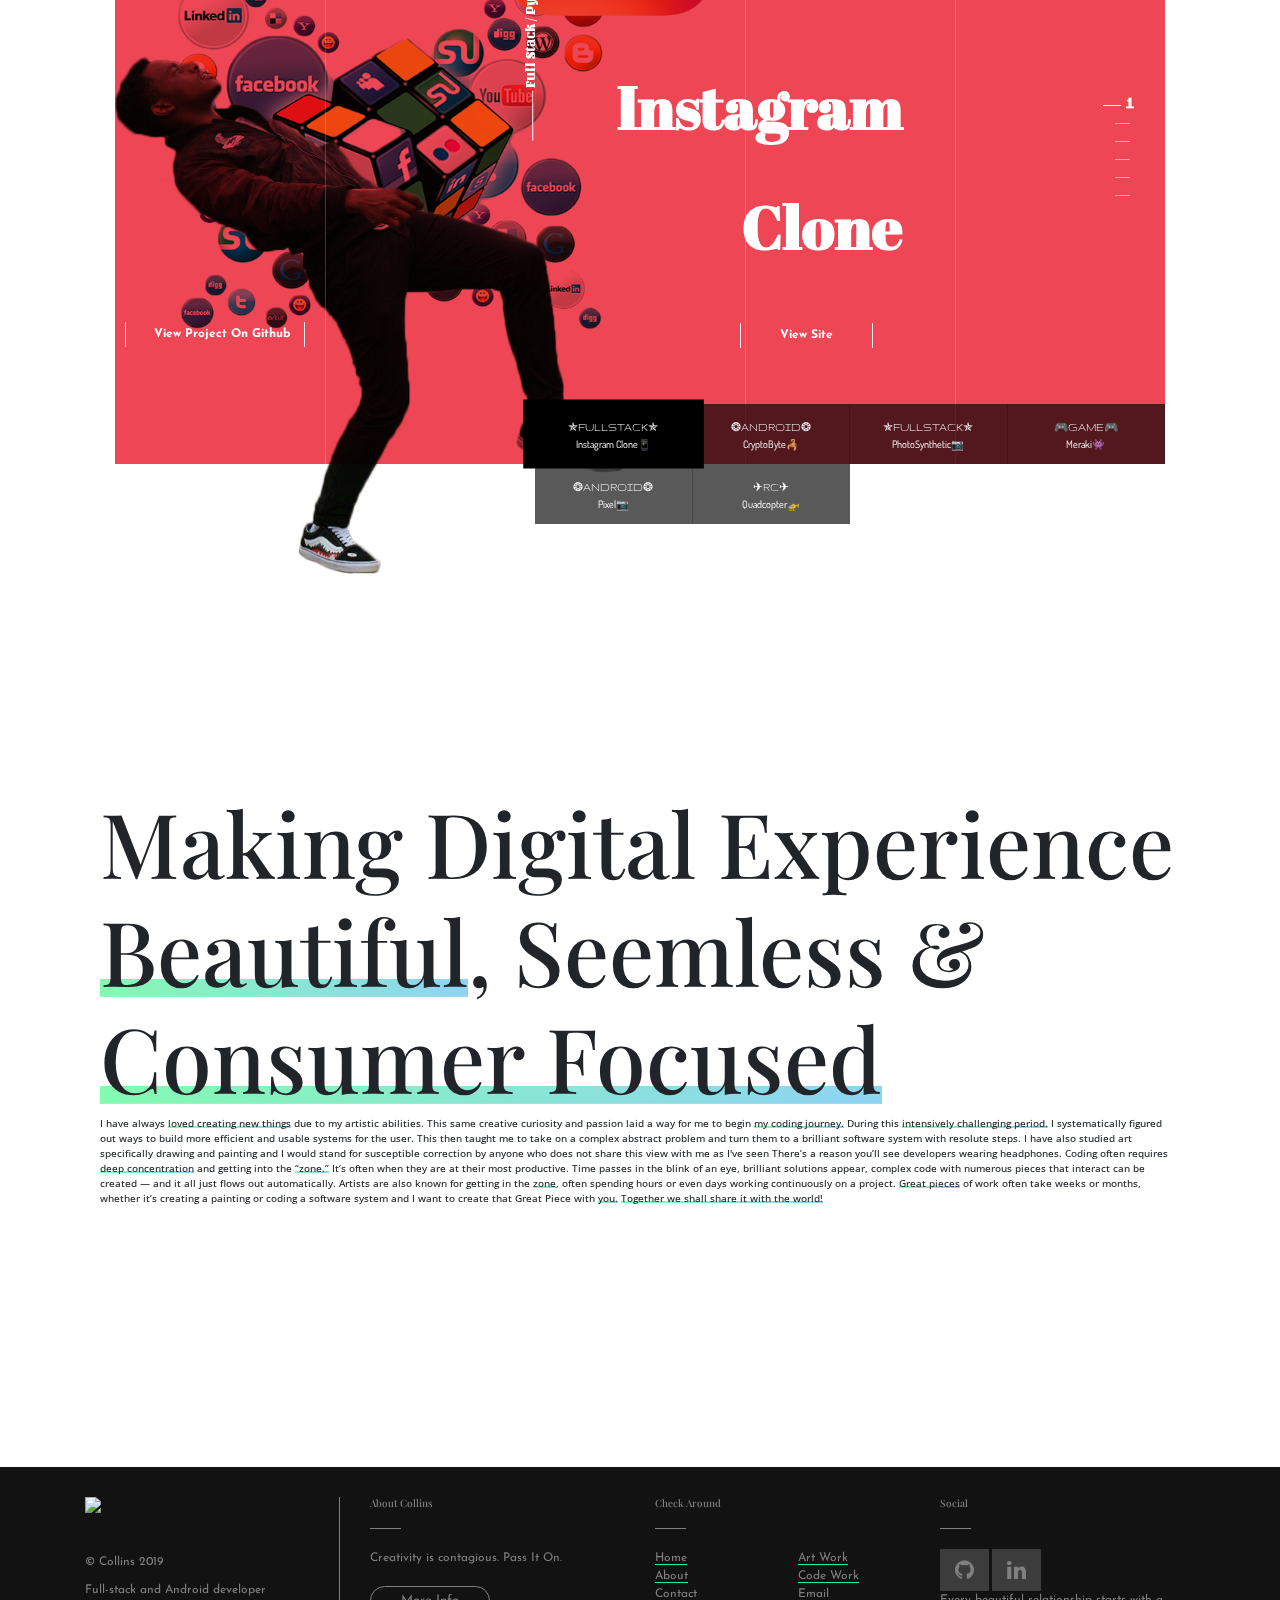
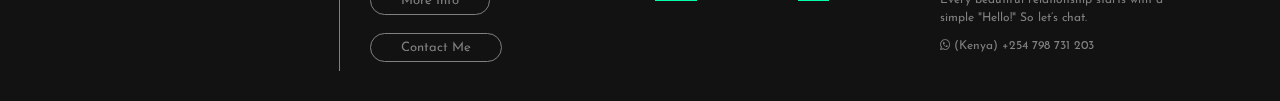
==== commit 397b9304: "set in home intro text" ====
--- a/index.html
+++ b/index.html
@@ -206,12 +206,10 @@
                                         an <strong>ambitious</strong>
                                         <strong style="color: rgb(255, 213, 0);">Full-stack and Android developer,</strong>
                                         with a passion for art, photography, designing and building
-                                        beautiful and functional user applications</h3>
+                                        beautiful and functional user applications.</h3>
 
                                     <h3 id="about-txt-intro" style="font-family: 'Montserrat', sans-serif;" class="pull-left">I can speak in
-                                        <strong style="color: rgb(255, 213, 0);">Java, Python, JavaScript, TypeScript & XHTML</strong>.</h3>
-
-                                    <h3 id="about-txt-intro" style="font-family: 'Montserrat', sans-serif;" class="pull-left">I also know some
+                                        <strong style="color: rgb(255, 213, 0);">Java, JavaScript, Python, TypeScript & XHTML.</strong> With knowledge in
                                         <strong style="color: rgb(255, 213, 0);">Django, Flask, Angular & Spark </strong> Frameworks.</h3>
 
                                     <h3 id="about-txt-intro" style="font-family: 'Montserrat', sans-serif;" class="pull-left">I
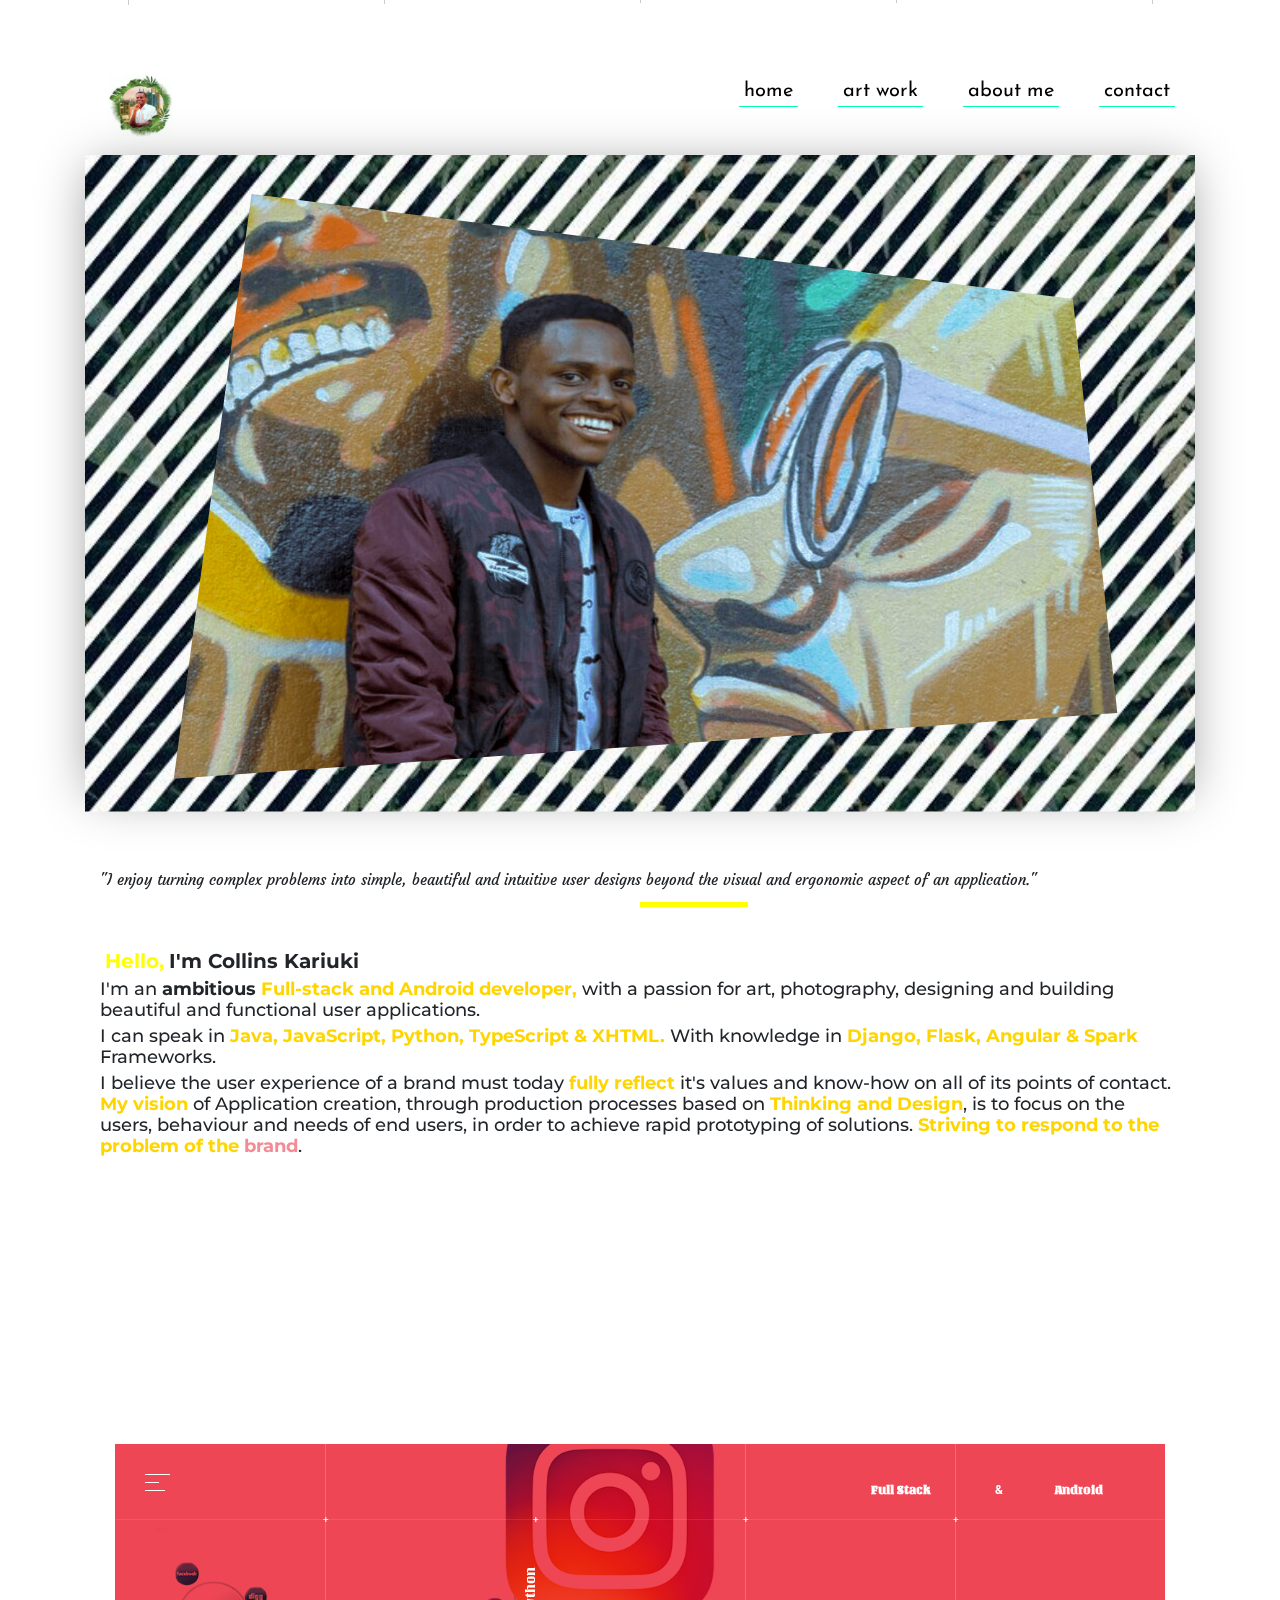
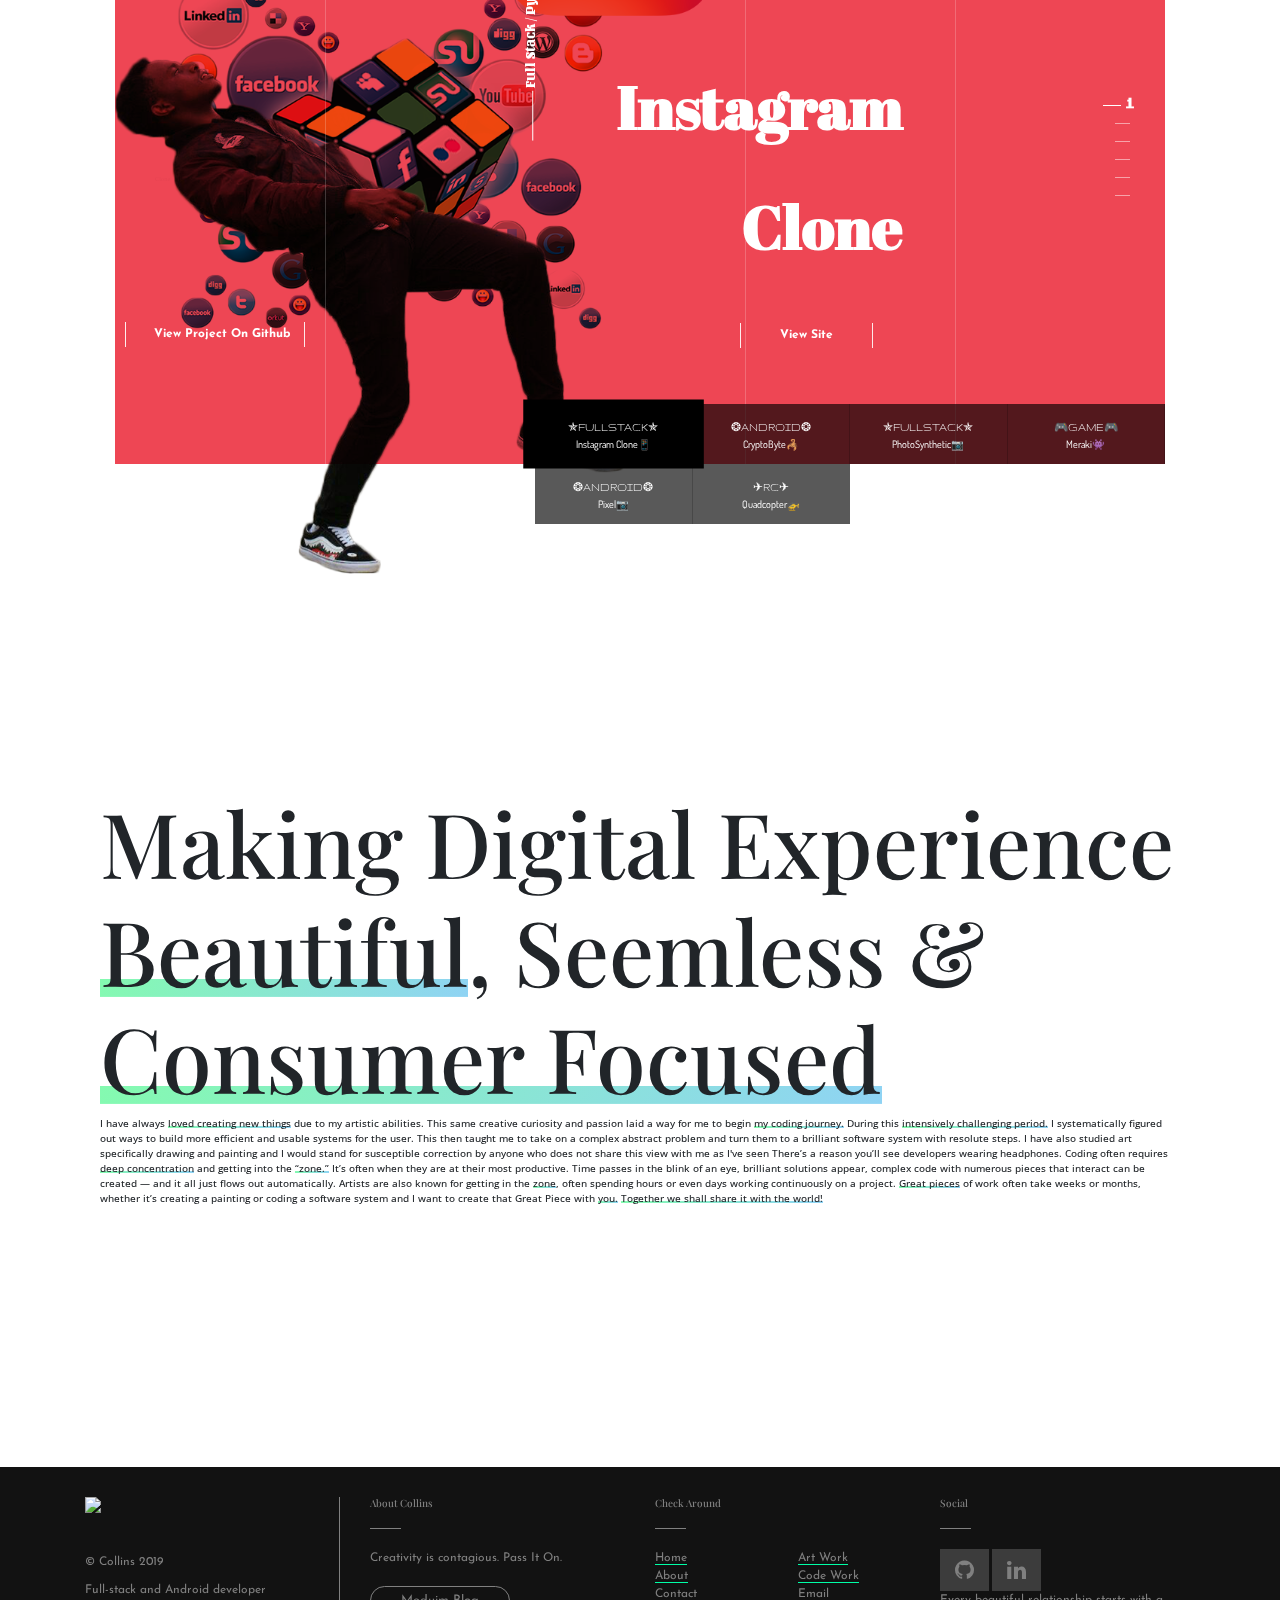
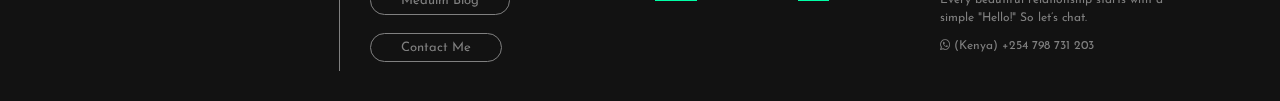
==== commit 630858da: "changed fav icon" ====
--- a/index.html
+++ b/index.html
@@ -30,7 +30,7 @@
     <meta name="viewport" content="width=device-width, initial-scale=1.0">
     <meta http-equiv="X-UA-Compatible" content="ie=edge">
     <title>COLLINS KARIUKI | Portfolio - Welcome to Home</title>
-    <link rel="shortcut icon" href="images/mylogos/collinslogo.png" type="image/x-icon">
+    <link rel="shortcut icon" href="images/mylogos/colloart.png" type="image/x-icon">
     <meta name="Collins" content="Portfolio" />
 
     <!-- STYLE SHEET -->
@@ -196,7 +196,7 @@
                             <div class="intro-description">
                                 <p>
                                     <h2 id="hello-txt" class="pull-left" style="font-family: 'Montserrat', sans-serif;">
-                                        <img style="widows: 50px;height: 50px;" src="images/tag.png" alt="">
+                                        <img style="widows: 50px;height: 50px;" src="images/mylogos/tag.png" alt="">
                                         <strong style="color: yellow;">Hello,</strong>
                                         <strong> I'm Collins Kariuki</strong>
                                     </h2>
@@ -600,7 +600,7 @@
 
 
                                                                     <!-- Add youtube link And youtube text-->
-                                                                    <span style="font-family: 'Abel', sans-serif; font-weight: bold;" class="gallery"><a href="#"target="_blank"></a></span>
+                                                                    <span style="font-family: 'Abel', sans-serif; font-weight: bold;" class="gallery"><a href="https://user-images.githubusercontent.com/36197725/51444022-048d7e80-1d03-11e9-82c4-1ddfdf6633b1.gif"target="_blank">View Demo</a></span>
                                                                 </div>
                                 
                                                             </div>
@@ -784,7 +784,7 @@
                                     <div class="col-md-6 px-4">
                                         <h6> About Collins</h6>
                                         <p>Creativity is contagious. Pass It On.</p>
-                                        <a href="/about.html" target="_blank" class="btn-footer"> More Info </a><br>
+                                        <a href="https://medium.com/@collo.kariss" target="_blank" class="btn-footer"> Meduim Blog </a><br>
                                         <a href="/contact.html" target="_blank" class="btn-footer"> Contact Me</a>
                                     </div>
                                 </div>
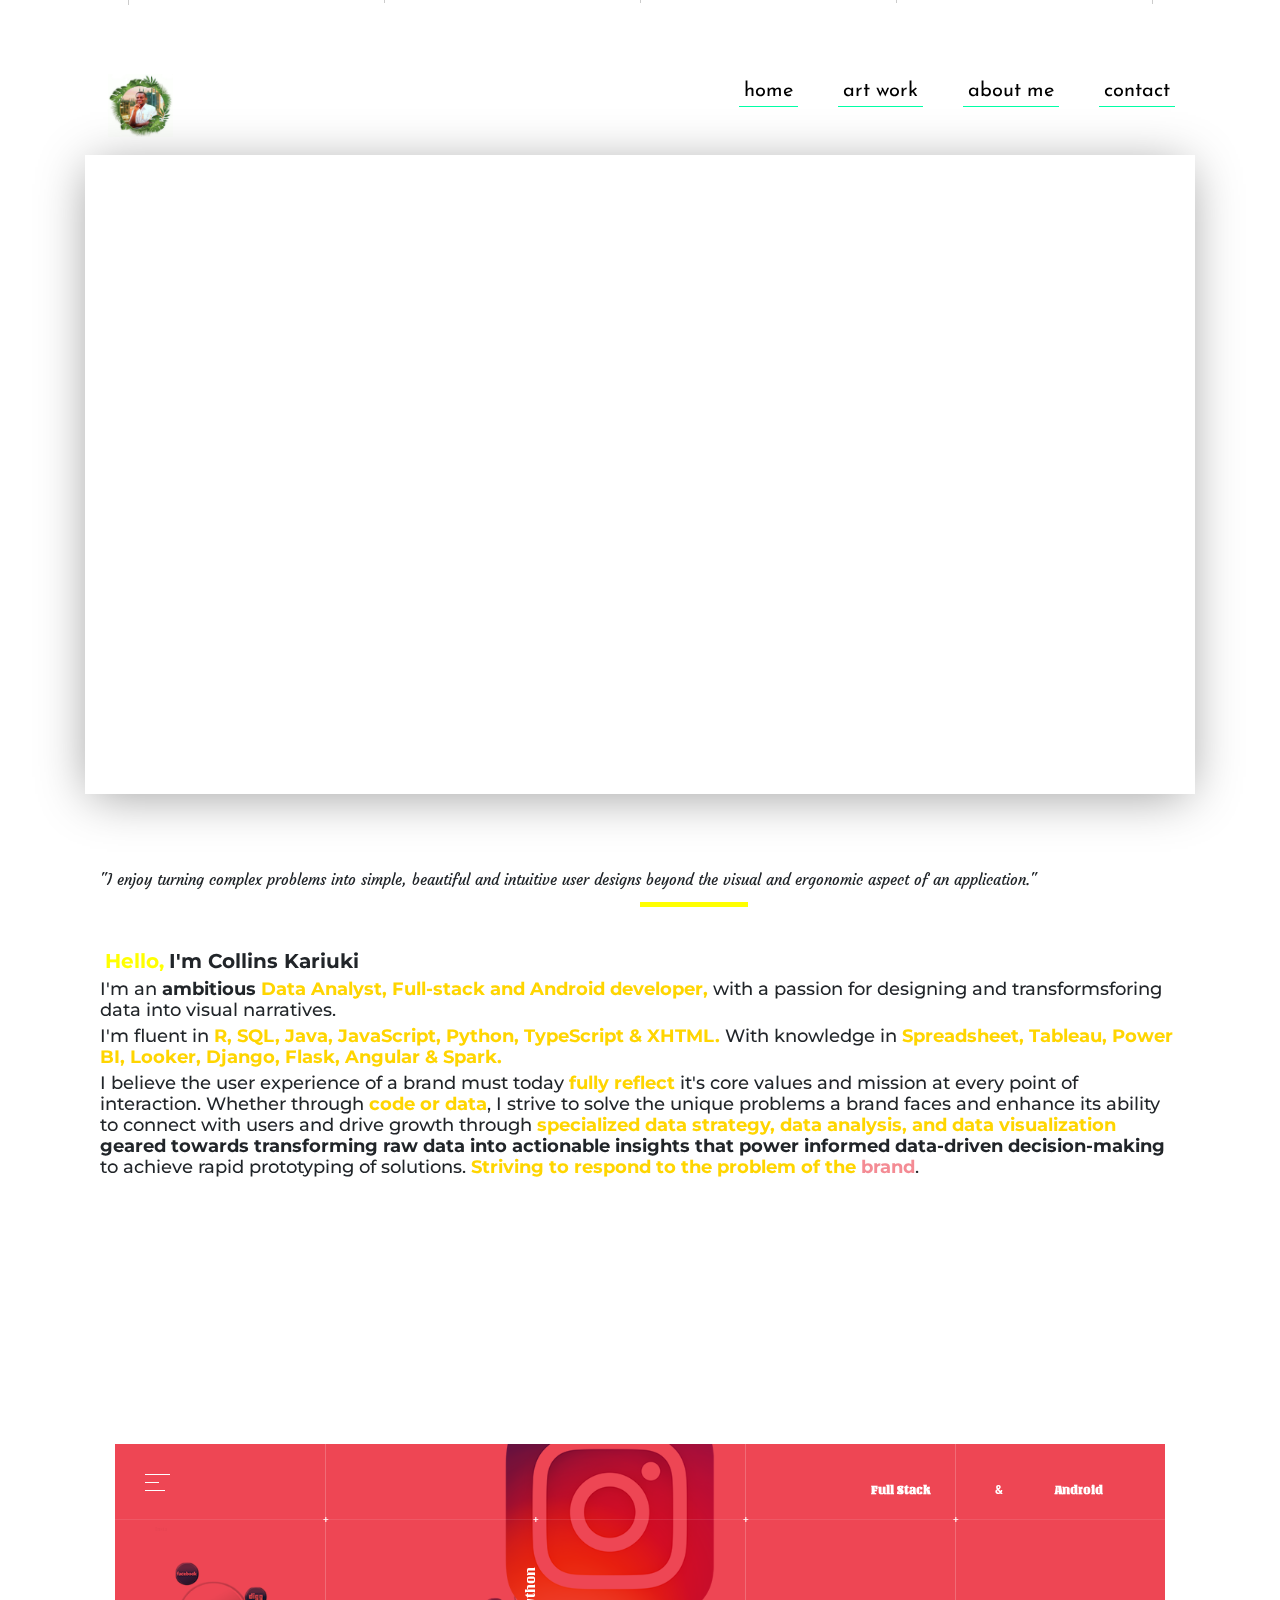
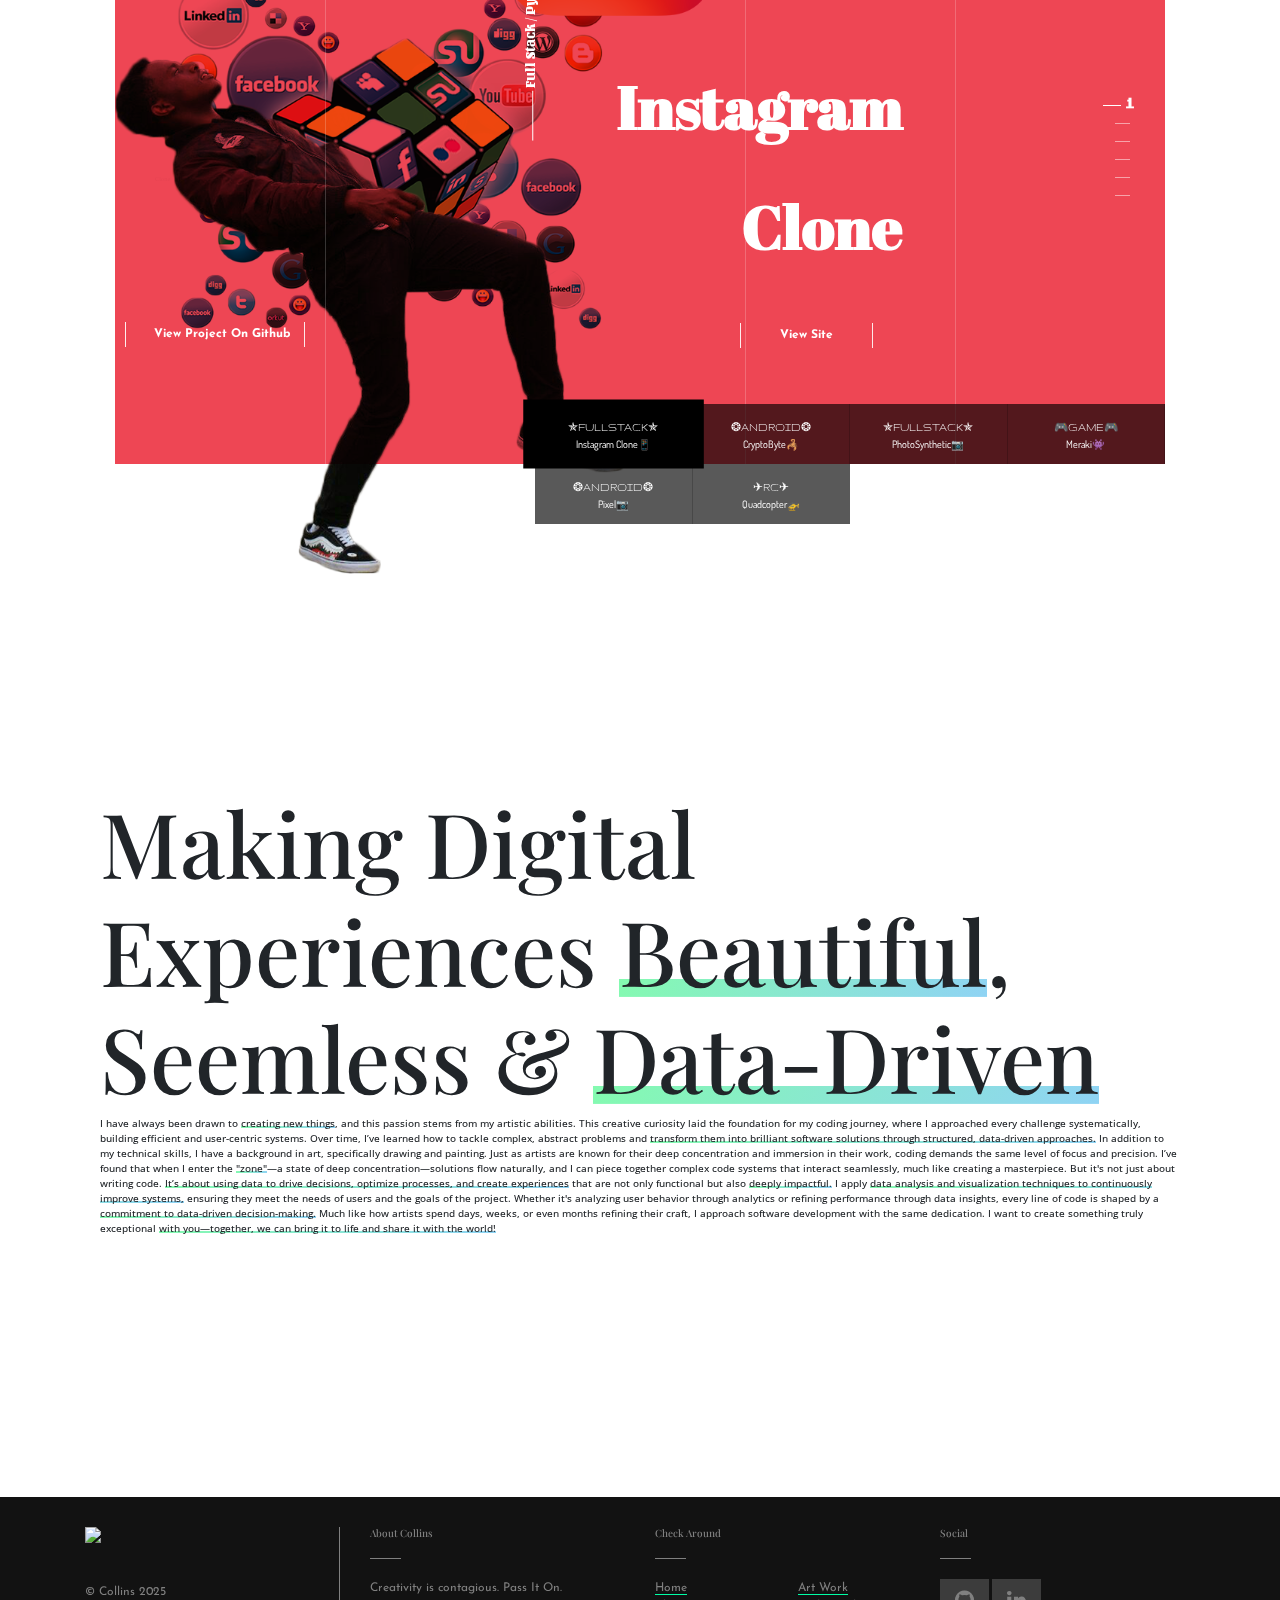
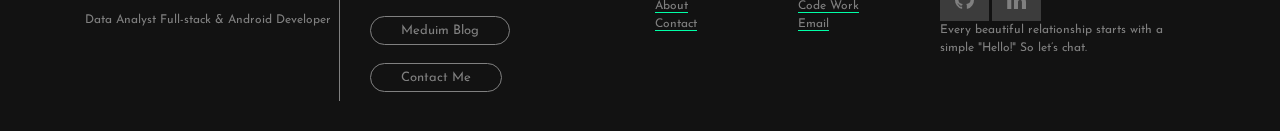
==== commit 1c153443: "made changes" ====
--- a/index.html
+++ b/index.html
@@ -30,7 +30,7 @@
     <meta name="viewport" content="width=device-width, initial-scale=1.0">
     <meta http-equiv="X-UA-Compatible" content="ie=edge">
     <title>COLLINS KARIUKI | Portfolio - Welcome to Home</title>
-    <link rel="shortcut icon" href="images/mylogos/colloart.png" type="image/x-icon">
+    <link rel="shortcut icon" href="images/mylogos/collologobkc.png" type="image/x-icon">
     <meta name="Collins" content="Portfolio" />
 
     <!-- STYLE SHEET -->
@@ -170,6 +170,7 @@
                         <div class="oneslide s4"></div>
                         <div class="oneslide s5"></div>
                         <div class="oneslide s6"></div>
+                        <div class="oneslide s7"></div>
                     </div>
                     <!-- COLLAPSE IMAGE SLIDER -->
 
@@ -181,6 +182,7 @@
 
                             <!-- SELF STATEMENT-->
                             <div style="font-family: 'Courgette', cursive;" id="quotetxt">
+                                <p></p>
                                 <p>"I enjoy turning complex problems into simple, beautiful and intuitive user designs
                                     beyond the
                                     visual and ergonomic aspect of an application."</p>
@@ -204,21 +206,20 @@
                                 <p>
                                     <h3 id="about-txt-intro" style="font-family: 'Montserrat', sans-serif;" class="pull-left">I'm
                                         an <strong>ambitious</strong>
-                                        <strong style="color: rgb(255, 213, 0);">Full-stack and Android developer,</strong>
-                                        with a passion for art, photography, designing and building
-                                        beautiful and functional user applications.</h3>
-
-                                    <h3 id="about-txt-intro" style="font-family: 'Montserrat', sans-serif;" class="pull-left">I can speak in
-                                        <strong style="color: rgb(255, 213, 0);">Java, JavaScript, Python, TypeScript & XHTML.</strong> With knowledge in
-                                        <strong style="color: rgb(255, 213, 0);">Django, Flask, Angular & Spark </strong> Frameworks.</h3>
+                                        <strong style="color: rgb(255, 213, 0);">Data Analyst, Full-stack and Android developer,</strong>
+                                        with a passion for designing and transformsforing data into visual narratives.</h3>
+
+                                    <h3 id="about-txt-intro" style="font-family: 'Montserrat', sans-serif;" class="pull-left">I'm fluent in
+                                        <strong style="color: rgb(255, 213, 0);">R, SQL, Java, JavaScript, Python, TypeScript & XHTML.</strong> With knowledge in
+                                        <strong style="color: rgb(255, 213, 0);">Spreadsheet, Tableau, Power BI, Looker, Django, Flask, Angular & Spark.</strong></h3>
 
                                     <h3 id="about-txt-intro" style="font-family: 'Montserrat', sans-serif;" class="pull-left">I
                                         believe the user experience of a brand must today <strong style="color: rgb(255, 213, 0);">fully
-                                            reflect</strong> it's values and know-how on all of its points of contact.
-                                        <strong style="color: rgb(255, 213, 0);">My vision</strong> of Application
-                                        creation, through production processes based on <strong style="color: rgb(255, 213, 0);">Thinking
-                                            and Design</strong>, is to focus on the users, behaviour and needs of end
-                                        users, in order to achieve rapid prototyping of solutions. <strong style="color: rgb(255, 213, 0);">Striving
+                                            reflect</strong> it's core values and mission at every point of interaction.
+                                        Whether through <strong style="color: rgb(255, 213, 0);">code or data</strong>, I strive to solve the
+                                        unique problems a brand faces and enhance its ability to connect with users and drive growth through 
+                                        <strong style="color: rgb(255, 213, 0);">specialized data strategy, data analysis, and  data visualization</strong> <strong> geared towards transforming raw data into actionable 
+                                        insights that power informed data-driven decision-making</strong> to achieve rapid prototyping of solutions. <strong style="color: rgb(255, 213, 0);">Striving
                                             to respond to the problem of the</strong> <strong style="color: #ee4654a0;">brand</strong>.</h3>
                                 </p>
 
@@ -688,25 +689,24 @@
                                     <!-- LAST SECTION WITH ABOUT TEXT! -->
 
                                             <div class="cooltext">
-                                            <h1 class="heading">Making Digital Experience <span class="underline--magical">Beautiful</span>, Seemless & <br> <span class="underline--magical">Consumer Focused</span> </h1>
+                                            <h1 class="heading">Making Digital Experiences <span class="underline--magical">Beautiful</span>, Seemless & <span class="underline--magical">Data-Driven</span> </h1>
                                             <h2 class="subheading">
-                                                    I have always <span class="underline--magical">loved creating new things</span> due to my artistic abilities. This same creative curiosity and passion laid a
-                                                    way for me to begin <span class="underline--magical">my coding journey.</span>
-                                                    During this <span class="underline--magical">intensively challenging period.</span> I systematically figured out ways to build more efficient and usable
-                                                    systems for the user. This then taught me to take on a complex abstract problem and turn them to a brilliant software
-                                                    system with resolute steps.
-                                                    I have also studied art specifically drawing and painting and I would stand for susceptible correction by anyone who
-                                                    does not share this view with me as I've seen
-                                                    There’s a reason you’ll see developers wearing headphones. Coding often requires <span class="underline--magical">deep concentration</span> and getting into
-                                                    the
-                                                    <span class="underline--magical">“zone.”</span> It’s often when they are at their most productive. Time passes in the blink of an eye, brilliant solutions
-                                                    appear,
-                                                    complex code with numerous pieces that interact can be created — and it all just flows out automatically. Artists are
-                                                    also
-                                                    known for getting in the <span class="underline--magical">zone</span>, often spending hours or even days working continuously on a project. <span class="underline--magical">Great pieces</span> of
-                                                    work
-                                                    often take weeks or months, whether it’s creating a painting or coding a software system and I want to create that
-                                                    Great Piece with <span class="underline--magical">you.</span> <span class="underline--magical">Together we shall share it with the world!</span>
+                                                I have always been drawn to <span class="underline--magical">creating new things</span>, and this passion stems from my artistic abilities. This creative curiosity laid 
+                                                the foundation for my coding journey, where I approached every challenge systematically, building efficient and user-centric systems. Over time, I’ve learned how to tackle 
+                                                complex, abstract problems and <span class="underline--magical">transform them into brilliant software solutions through structured, data-driven approaches.</span>
+
+                                                In addition to my technical skills, I have a background in art, specifically drawing and painting. Just as artists are known for their deep concentration 
+                                                and immersion in their work, coding demands the same level of focus and precision. I’ve found that when I enter the <span class="underline--magical">"zone"</span>—a state of deep concentration—solutions 
+                                                flow naturally, and I can piece together complex code systems that interact seamlessly, much like creating a masterpiece.
+                                                
+                                                But it's not just about writing code. <span class="underline--magical">It’s about using data to drive decisions, optimize processes, and create experiences</span>
+                                                that are not only functional but also <span class="underline--magical">deeply impactful.</span> I apply <span class="underline--magical">data analysis and visualization techniques to continuously 
+                                                improve systems,</span> ensuring they meet the needs of users and the goals of the project. Whether it's analyzing user behavior through analytics or refining performance through data insights, 
+                                                every line of code is shaped by a <span class="underline--magical">commitment to data-driven decision-making.</span>
+                                                
+                                                Much like how artists spend days, weeks, or even months refining their craft, I approach software development with the same dedication. I want to create something 
+                                                truly exceptional <span class="underline--magical">with you—together, we can bring it to life and share it with the world!</span>
+
                                             </h2>
                                             </div>
 
@@ -777,8 +777,8 @@
                                         <div class="logo-part">
                                             <img src="images/mylogos/collins.png"
                                                 class="w-50 logo-footer">
-                                            <p>© Collins 2019</p>
-                                            <p>Full-stack and Android developer</p>
+                                            <p>© Collins 2025</p>
+                                            <p>Data Analyst Full-stack & Android Developer</p>
                                         </div>
                                     </div>
                                     <div class="col-md-6 px-4">
@@ -814,11 +814,10 @@
                                         <h6> Social</h6>
                                         <div class="social">
                                             <a href="https://github.com/zecollokaris?tab=repositories" target="_blank"><i class="fa fa-github" aria-hidden="true"></i></a>
-                                            <a href="https://www.linkedin.com/in/collins-kariuki-45385916b/" target="_blank"><i class="fa fa-linkedin" aria-hidden="true"></i></a>
+                                            <a href="https://ke.linkedin.com/in/zecollokaris/" target="_blank"><i class="fa fa-linkedin" aria-hidden="true"></i></a>
                                         </div>
 
                                         <p>Every beautiful relationship starts with a simple "Hello!" So let’s chat.</p>
-                                        <p><i class="fa fa-whatsapp" aria-hidden="true"></i> (Kenya) +254 798 731 203</p>
                                     </div>
                                 </div>
                             </div>
--- a/css/styles.css
+++ b/css/styles.css
@@ -372,39 +372,51 @@
 
 /* SLIDER IMAGES */
 .s1{
-    background: url('../images/imageslider/slide1.jpeg');
+    background: url('../images/imageslider/slide1.jpg');
+
     background-size: 100% 100%;
 }
 
 .s2{
-    background: url('../images/imageslider/slide2.png');
+    background: url('../images/imageslider/slide2.jpg');
+
     background-size: 100% 100%;
 }
 
 .s3{
-    background: url('../images/imageslider/slide3.png');
+
+    background: url('../images/imageslider/slide3.jpg');
+
     background-size: 100% 100%;
 }
 
 .s4{
-    background: url('../images/imageslider/slide4.png');
+    background: url('../images/imageslider/slide4.jpg');
+
     background-size: 100% 100%;
 }
 
 .s5{
-    background: url('../images/imageslider/slide5.png');
+    background: url('../images/imageslider/slide5.jpg');
+
     background-size: 100% 100%;
 }
 
 .s6{
     background: url('../images/imageslider/slide6.png');
+
+    background-size: 100% 100%;
+}
+.s7 {
+    background: url('../images/imageslider/slide7.jpg');
+
     background-size: 100% 100%;
 }
 
 .onebox{
     height: 73vh;
     width: 100%;
-    background: url('../images/imageslider/boxflwpatt.png');
+    background: url('../images/imageslider/boxflwpatt.jpg');
     background-size: 100% 100%;
     background-repeat: no-repeat;
     position: absolute;
